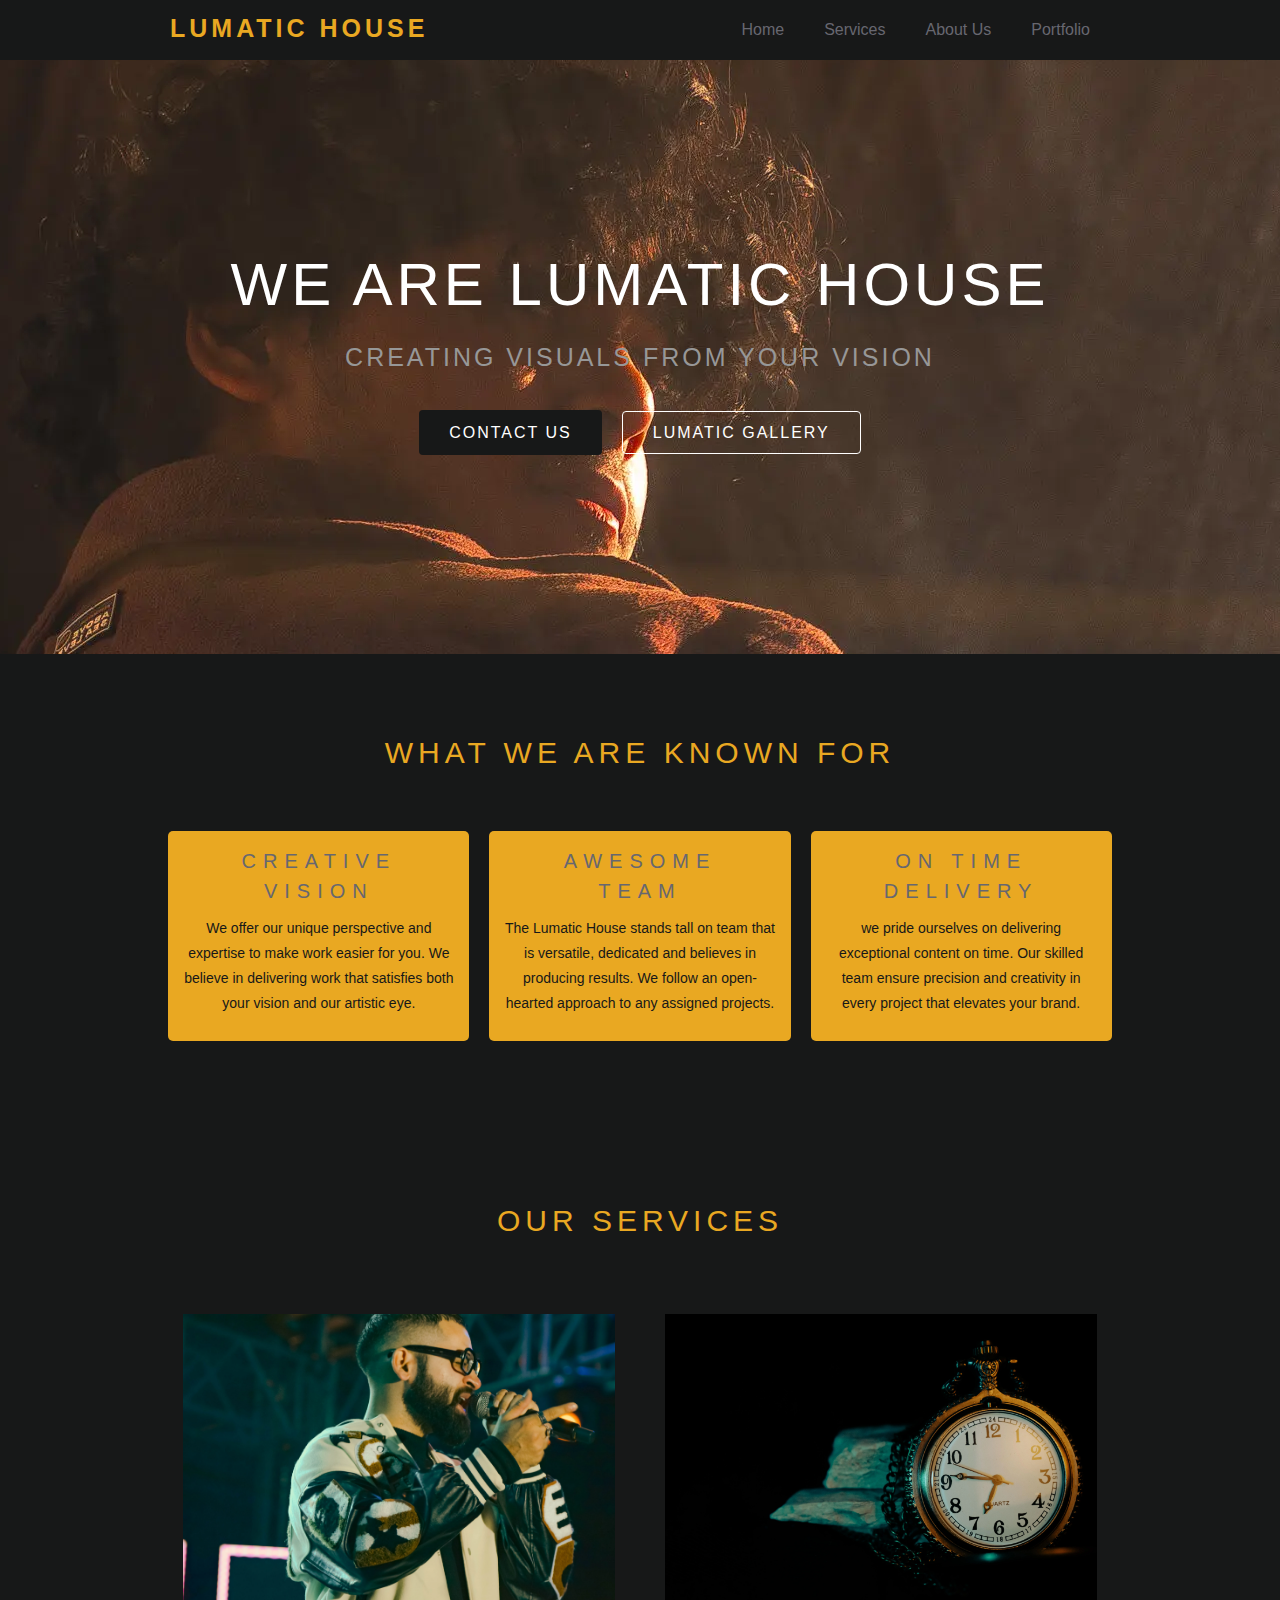
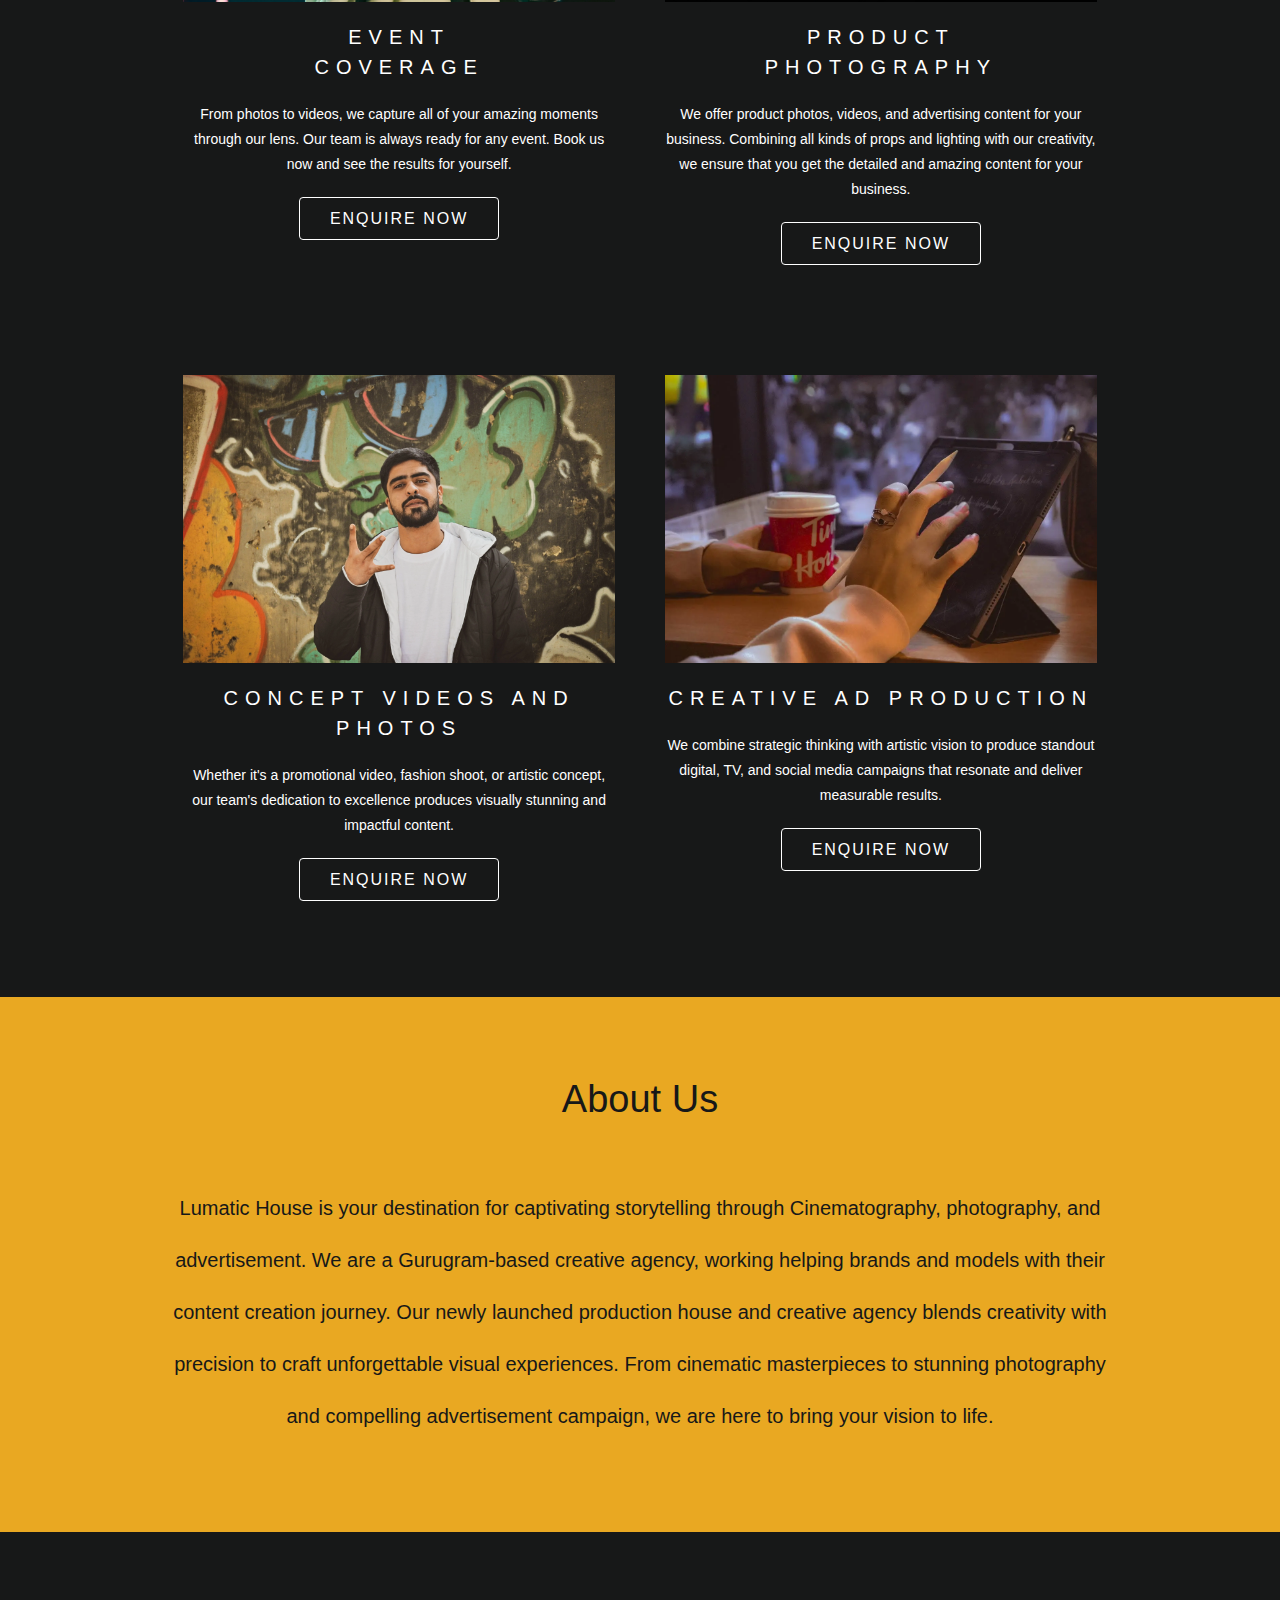
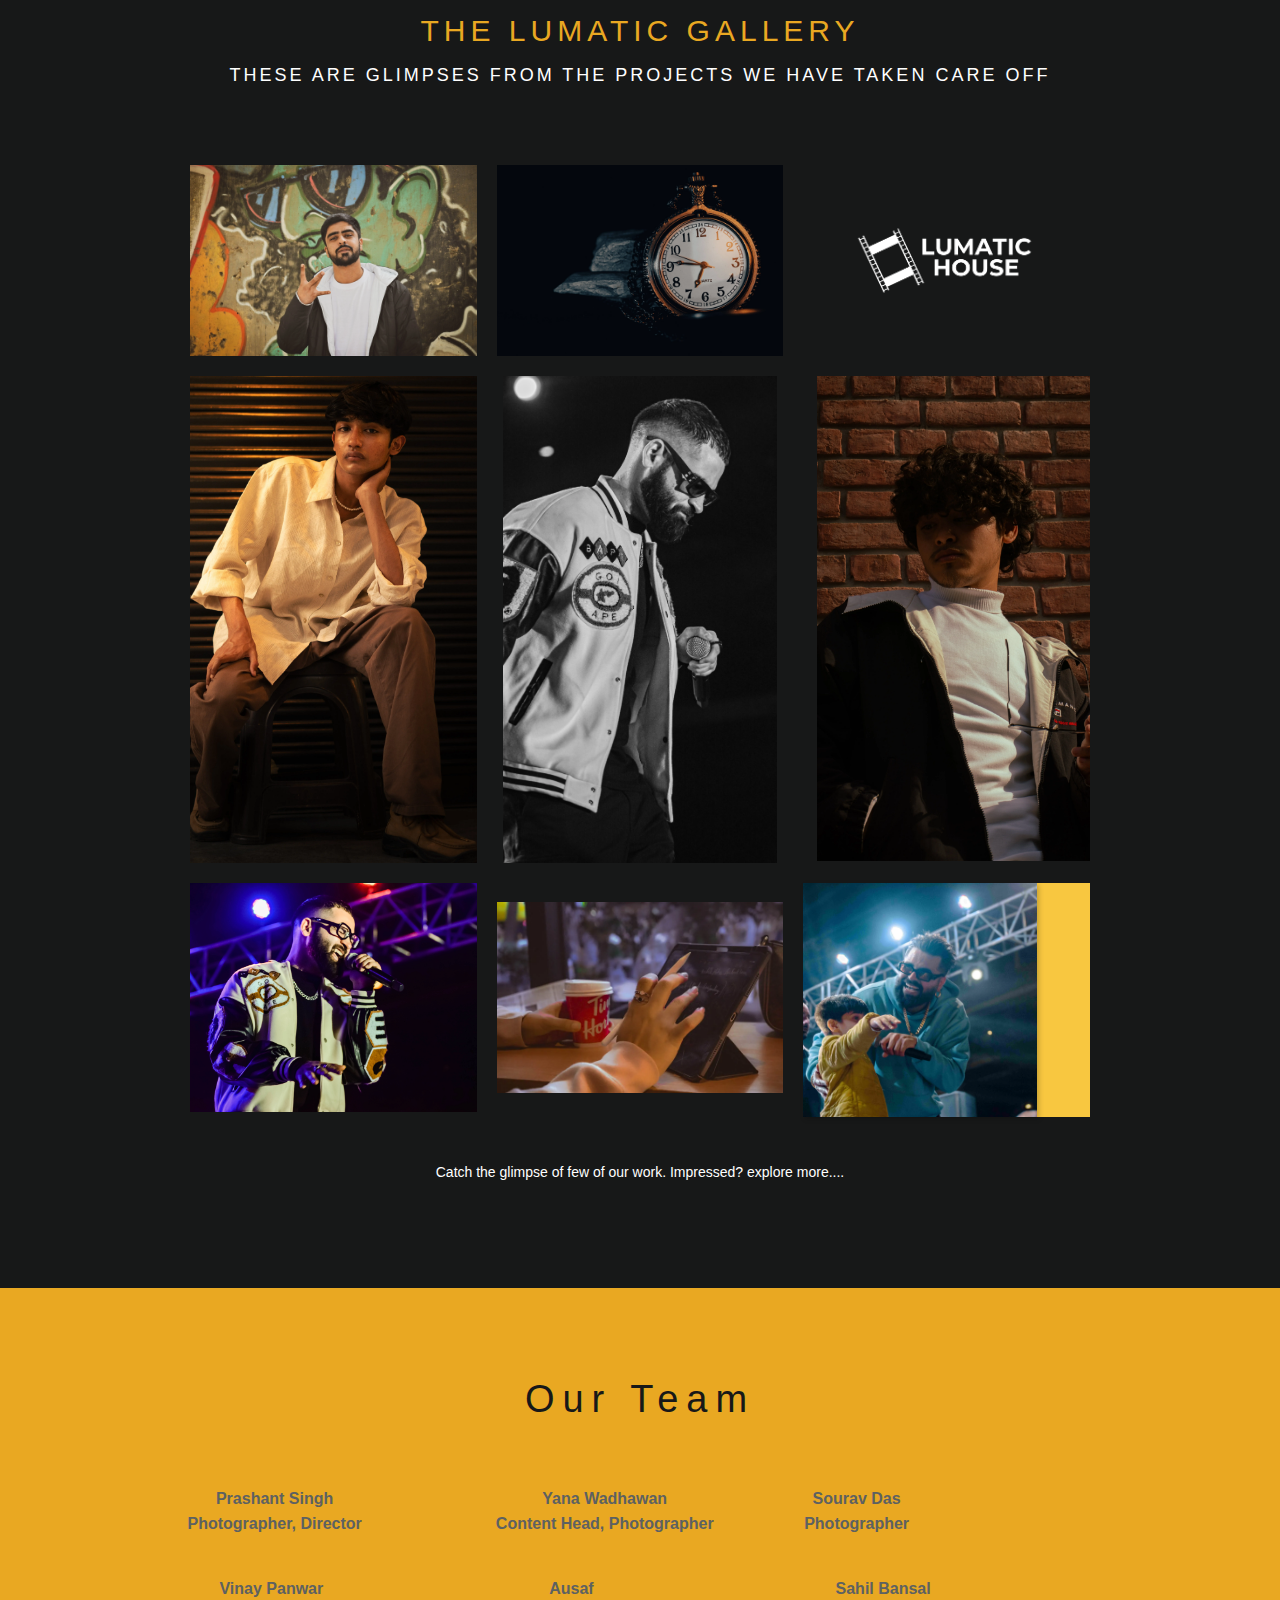
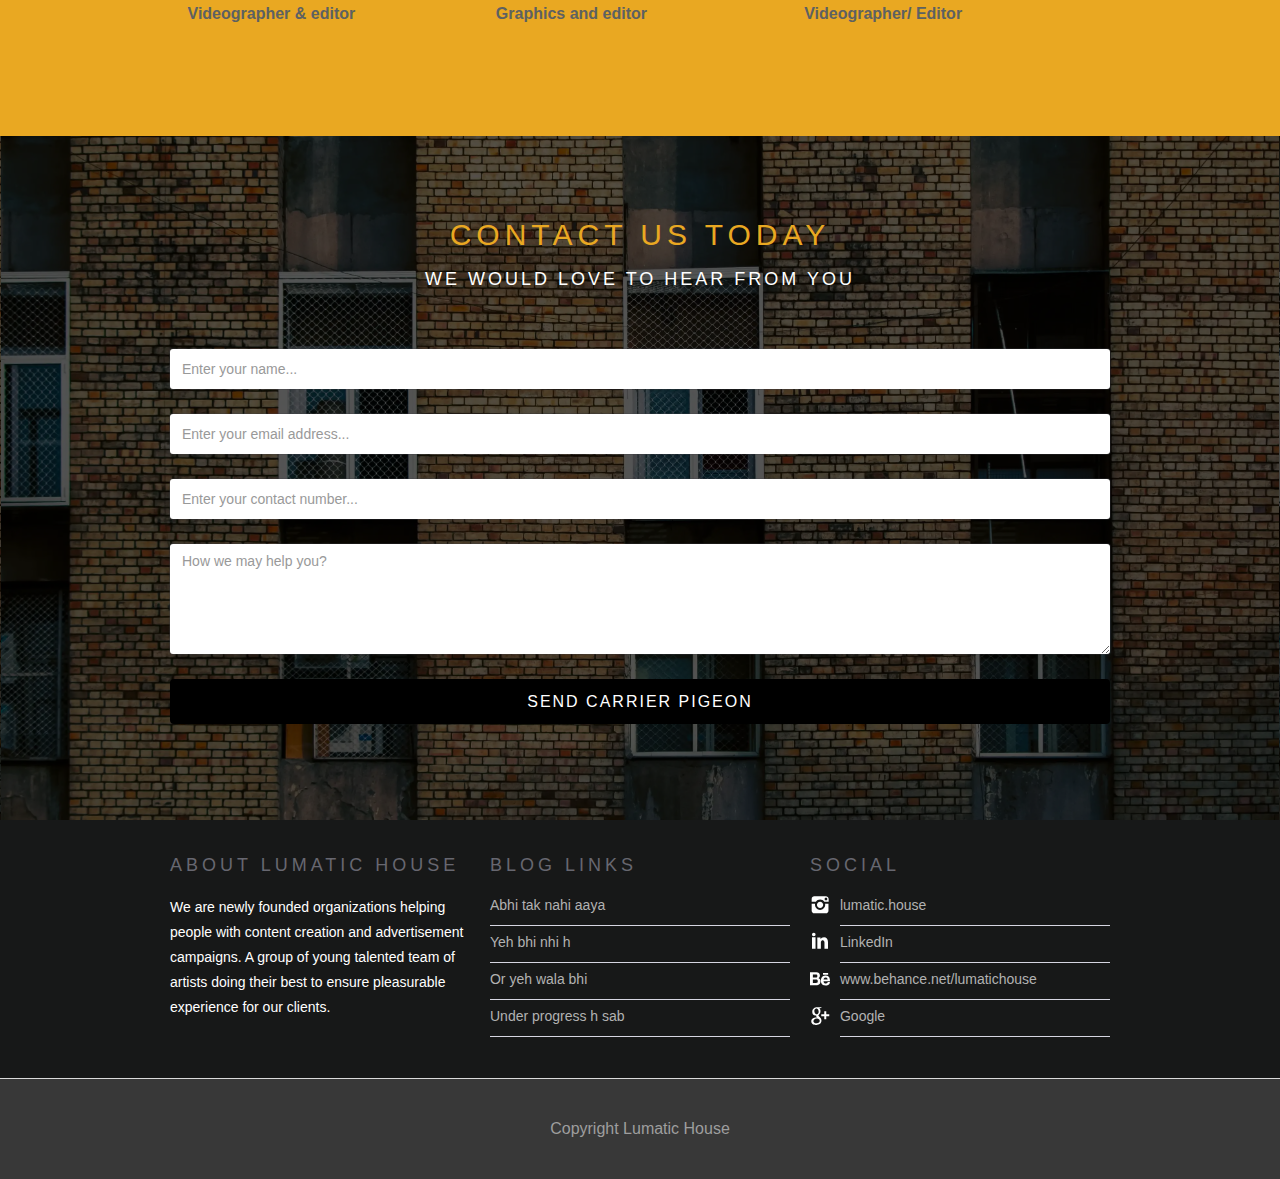
==== index.html @ 609b5b1a "Add files via upload" ====
<!DOCTYPE html>
<html lang="en">

<head>
    <meta charset="UTF-8">
    <meta name="viewport" content="width=device-width, initial-scale=1.0">
    <title>Lumatic House</title>
    <link rel="stylesheet" href="landingexp.css">


    <link href="/assets/icons/lhLogo.ico" rel="shortcut icon" type="image/x-icon" />
    <link href="/assets/icons/lhLogo.png" rel="apple-touch-icon" />

</head>

<body class="body">
    <div class="w-container">
        <a href="./index.html" aria-current="page" class="brand-link w-nav-brand w--current">
            <h1 class="brand-text">Lumatic House</h1>
        </a>
        <nav role="navigation" class="navigation-menu w-nav-menu"><a href="#"
                class="navigation-link w-nav-link">Home</a><a href="#services"
                class="navigation-link w-nav-link">Services</a><a href="#About-section"
                class="navigation-link w-nav-link">About Us</a><a href="https://www.behance.net/lumatichouse"
                target="_blank" class="navigation-link w-nav-link">Portfolio</a></nav>
        <div class="hamburger-button w-nav-button">
            <div class="icon w-icon-nav-menu"></div>
        </div>
        <script>
            document.addEventListener('DOMContentLoaded', function () {
                const hamburgerButton = document.querySelector('.hamburger-button');
                const navigationMenu = document.querySelector('.navigation-menu');

                hamburgerButton.addEventListener('click', function () {
                    navigationMenu.classList.toggle('active');
                });
            });
        </script>
    </div>


    <div class="hero-section centered">
        <div class="w-container">
            <h1 class="hero-heading">We are lumatic house</h1>
            <div class="hero-subheading">Creating visuals from your vision</div>
            <div><a href="#contact-us" class="button">Contact us</a><a href="#lumatic-gallery"
                    class="hollow-button all-caps">Lumatic Gallery</a></div>
        </div>
    </div>

    <div class="section">
        <div class="container-2 w-container">
            <div class="section-title-group">
                <h2 class="section-heading centered">What we are known for</h2>
            </div>
            <div class="w-row">
                <div class="w-col w-col-4">
                    <div class="orange-box">
                        <h3 class="heading-6">Creative<br />Vision</h3>
                        <p class="paragraph-6">We offer our unique perspective and expertise to make work easier for
                            you. We believe in delivering work that satisfies both your vision and our artistic eye.</p>
                    </div>
                </div>
                <div class="w-col w-col-4">
                    <div class="orange-box">
                        <h3 class="heading-8">Awesome<br /> team</h3>
                        <p class="paragraph-7">The Lumatic House stands tall on team that is versatile, dedicated and
                            believes in producing results. We follow an open-hearted approach to any assigned projects.
                        </p>
                    </div>
                </div>
                <div class="w-col w-col-4">
                    <div class="orange-box">
                        <h3 class="heading-7">On time<br />Delivery</h3>
                        <p class="paragraph-8">we pride ourselves on delivering exceptional content on time. Our skilled
                            team ensure precision and creativity in every project that elevates your brand.</p>
                    </div>
                </div>
            </div>
        </div>
    </div>
    <div id="services" class="section accent">
        <div class="container-3 w-container">
            <div class="section-title-group">
                <h2 class="section-heading centered white">Our services</h2>
                <div class="section-subheading center off-white"></div>
            </div>
            <div class="w-row">
                <div class="w-col w-col-6">
                    <div class="orange-box transparent"><img src="assets/photos/DSC_0061 (1).webp"
                            sizes="(max-width: 479px) 61vw, (max-width: 767px) 66vw, (max-width: 991px) 33vw, 37vw"
                            alt="" class="fullwidth-image" />
                        <h3 class="white-text">Event <br />Coverage</h3>
                        <p class="white-text">From photos to videos, we capture all of your amazing moments through our
                            lens. Our team is always ready for any event. Book us now and see the results for yourself.
                        </p><a href="#contact-us" class="hollow-button">Enquire now</a>
                    </div>
                </div>
                <div class="w-col w-col-6">
                    <div class="orange-box transparent"><img src="assets/photos/_DSC0061.webp"
                            sizes="(max-width: 479px) 61vw, (max-width: 767px) 66vw, (max-width: 991px) 33vw, 37vw"
                            alt="" class="fullwidth-image" />
                        <h3 class="white-text">Product<br />Photography</h3>
                        <p class="white-text">We offer product photos, videos, and advertising content for your
                            business. Combining all kinds of props and lighting with our creativity, we ensure that you
                            get the detailed and amazing content for your business. </p><a href="#contact-us"
                            class="hollow-button all-caps">Enquire now</a>
                    </div>
                </div>
            </div>
            <div class="columns w-row">
                <div class="w-col w-col-6">
                    <div class="orange-box transparent"><img src="assets/photos/DSC_9251.webp"
                            sizes="(max-width: 479px) 61vw, (max-width: 767px) 66vw, (max-width: 991px) 33vw, 37vw"
                            alt="" class="fullwidth-image" />
                        <h3 class="white-text">Concept videos and photos</h3>
                        <p class="white-text">Whether it&#x27;s a promotional video, fashion shoot, or artistic concept,
                            our team&#x27;s dedication to excellence produces visually stunning and impactful content.
                        </p><a href="#contact-us" class="hollow-button">Enquire now</a>
                    </div>
                </div>
                <div class="w-col w-col-6">
                    <div class="orange-box transparent"><img
                            src="assets/photos/WhatsApp Image 2024-05-27 at 5.44.00 PM.webp"
                            sizes="(max-width: 479px) 61vw, (max-width: 767px) 66vw, (max-width: 991px) 33vw, 37vw"
                            alt="" class="fullwidth-image" />
                        <h3 class="white-text">creative ad production</h3>
                        <p class="white-text">We combine strategic thinking with artistic vision to produce standout
                            digital, TV, and social media campaigns that resonate and deliver measurable results.</p><a
                            href="#contact-us" class="hollow-button all-caps">Enquire now</a>
                    </div>
                </div>
            </div>
        </div>
    </div>
    <section id="About-section" class="section-2">
        <div class="w-layout-blockcontainer container w-container">
            <h1 class="heading">About Us</h1>
            <p class="paragraph-2">Lumatic House is your destination for captivating storytelling through
                Cinematography, photography, and advertisement. We are a Gurugram-based creative agency, working helping
                brands and models with their content creation journey. Our newly launched production house and creative
                agency blends creativity with precision to craft unforgettable visual experiences. From cinematic
                masterpieces to stunning photography and compelling advertisement campaign, we are here to bring your
                vision to life.</p>
        </div>
    </section>
    <div id="lumatic-gallery" class="section">
        <div class="container-6 w-container">
            <div class="section-title-group">
                <h2 class="section-heading centered">The lumatic gallery</h2>
                <div class="section-subheading center">These are glimpses from the projects we have taken care off</div>
            </div>
            <div class="tabs-wrapper w-tabs">
                <div class="w-tab-content">

                </div>
                <div class="w-tab-pane w--tab-active">
                    <div id="w-node-_573feda9-72e2-cb63-8cf8-64d1b78a6779-b773de48"
                        class="w-layout-layout wf-layout-layout">
                        <div id="w-node-_573feda9-72e2-cb63-8cf8-64d1b78a677a-b773de48" class="w-layout-cell"><img
                                src="assets/photos/DSC_9251.webp" loading="lazy"
                                sizes="(max-width: 479px) 76vw, (max-width: 991px) 78vw, (max-width: 6960px) 80vw, 5568px"
                                alt="" class="image32" /></div>
                        <div id="w-node-_573feda9-72e2-cb63-8cf8-64d1b78a677b-b773de48" class="w-layout-cell"><img
                                src="assets/photos/_DSC0062.webp" loading="lazy"
                                sizes="(max-width: 479px) 76vw, (max-width: 991px) 78vw, (max-width: 7500px) 80vw, 6000px"
                                alt="" class="image32" /></div>
                        <div id="w-node-_86833f18-4d90-6294-03e6-c5e14b4d01f7-b773de48" class="w-layout-cell cell-5">
                        </div>
                        <div id="w-node-_55daba04-0b22-0b3d-1694-fc449ff05a03-b773de48" class="w-layout-cell"><img
                                src="assets/photos/ashu final  (4).webp" loading="lazy"
                                sizes="(max-width: 479px) 76vw, (max-width: 991px) 78vw, (max-width: 4415px) 80vw, 3532px"
                                alt="" class="image32" /></div>
                        <div id="w-node-a698e9de-79dc-a7b6-370b-bcbf14de7024-b773de48" class="w-layout-cell"><img
                                src="assets/photos/DSC_0009.webp" loading="lazy" width="274"
                                sizes="(max-width: 479px) 73vw, 274px" alt="" class="image-29" /></div>
                        <div id="w-node-_4bea3abf-fd43-b3fa-cdb9-89ff12b2d06e-b773de48" class="w-layout-cell"><img
                                src="assets/photos/DSC01593.webp" loading="lazy" width="273"
                                sizes="(max-width: 479px) 73vw, 273px" alt="" class="image-28" /></div>
                        <div id="w-node-_9991fe33-1c0f-999e-417a-e7ca67cfdd7c-b773de48" class="w-layout-cell"><img
                                src="assets/photos/DSC_0063.webp" loading="lazy"
                                sizes="(max-width: 479px) 76vw, (max-width: 991px) 78vw, (max-width: 4660px) 80vw, 3728px"
                                alt="" class="image32" /></div>
                        <div id="w-node-e5bb4330-9068-7efb-b5bd-db64183ceaa9-b773de48" class="w-layout-cell"><img
                                src="assets/photos/WhatsApp Image 2024-05-27 at 5.44.00 PM.webp" loading="lazy"
                                width="301" sizes="(max-width: 479px) 73vw, 301px" alt="" class="image-31" /></div>
                        <div id="w-node-_442398db-5331-6428-4c26-747af6cf1532-b773de48" class="w-layout-cell cell-6">
                            <img src="assets/photos/DSC_0548_11zon.webp" loading="lazy" width="234"
                                sizes="(max-width: 479px) 73vw, 234px" alt="" class="image-30" /></div>
                    </div>
                    <p class="paragraph-4">Catch the glimpse of few of our work. Impressed? explore more....</p>
                </div>
            </div>
        </div>
    </div>
    </div>
    <section class="section-3">
        <div class="w-layout-blockcontainer container-4 w-container">
            <h1 class="heading-2">Our Team</h1>
            <div id="w-node-bd2939ee-7dc3-f3ca-0434-5bee6b4b3ceb-b773de48"
                class="w-layout-layout quick-stack-3 wf-layout-layout">
                <div id="w-node-bd2939ee-7dc3-f3ca-0434-5bee6b4b3cec-b773de48" class="w-layout-cell cell-7">
                    <div class="w-layout-vflex"><img src="assets/team/nalayak.webp" loading="lazy"
                            sizes="(max-width: 479px) 92vw, (max-width: 767px) 73vw, (max-width: 991px) 74vw, (max-width: 4940px) 75vw, 3705px"
                            alt="" class="image-33" />
                        <p class="paragraph-5">Prashant Singh<br />Photographer, Director</p>
                    </div>
                </div>
                <div id="w-node-bd2939ee-7dc3-f3ca-0434-5bee6b4b3ced-b773de48" class="w-layout-cell">
                    <div class="w-layout-vflex"><img src="assets/team/yana.webp" loading="lazy"
                            sizes="(max-width: 479px) 92vw, (max-width: 767px) 73vw, (max-width: 3254px) 74vw, 2408px"
                            alt="" class="image-34" />
                        <p class="paragraph-5">Yana Wadhawan<br />Content Head, Photographer</p>
                    </div>
                </div>
                <div id="w-node-_3ce9bf14-7ac9-26f9-421b-84c8a0b89805-b773de48" class="w-layout-cell cell-8">
                    <div class="w-layout-vflex">
                        <img src="assets/team/sourav.webp" loading="lazy"
                            sizes="(max-width: 479px) 92vw, (max-width: 767px) 73vw, (max-width: 991px) 74vw, (max-width: 4314px) 75vw, 3236px"
                            alt="" class="image-35" />
                        <p class="paragraph-5">Sourav Das<br />Photographer</p>
                    </div>
                </div>
                <div id="w-node-_661a632a-b823-aaab-5438-4a2c746513e3-b773de48" class="w-layout-cell cell-9">
                    <div class="w-layout-vflex"><img src="assets/team/vinay 1.webp" loading="lazy"
                            sizes="(max-width: 479px) 92vw, (max-width: 767px) 73vw, 74vw" alt="" class="image-36" />
                        <p class="paragraph-5">Vinay Panwar<br />Videographer &amp; editor</p>
                    </div>
                </div>
                <div id="w-node-cac7df85-349d-969d-9628-252c90556e13-b773de48" class="w-layout-cell cell-10">
                    <div class="w-layout-vflex"><img src="assets/team/ausaf.webp" loading="lazy"
                            sizes="(max-width: 479px) 92vw, (max-width: 767px) 73vw, (max-width: 1351px) 74vw, 1000px"
                            alt="" class="image-37" />
                        <p class="paragraph-5">Ausaf<br />Graphics and editor<br /></p>
                    </div>
                </div>
                <div id="w-node-c461654d-dd11-14ef-6c58-1ac26ab34e60-b773de48" class="w-layout-cell">
                    <div class="w-layout-vflex"><img src="assets/team/sahil.webp" loading="lazy"
                            sizes="(max-width: 479px) 92vw, (max-width: 991px) 73vw, 567px" alt="" class="image-38" />
                        <p class="paragraph-5">Sahil Bansal<br />Videographer/ Editor <br /></p>
                    </div>
                </div>
            </div>
        </div>
    </section>
    <div id="contact-us" class="section contact-us">
        <div class="w-container">
            <div class="section-title-group">
                <h2 class="section-heading centered">Contact Us Today</h2>
                <div class="section-subheading center">We would love to hear from you</div>
            </div>
            <div class="form-wrapper w-form">
                <form action="https://docs.google.com/forms/u/0/d/1cXQqCXp35-hci0DGmw0gXePopWGNhf-BgkDa6UyAoq4/formResponse" class="form">
                    
                    <input 
                    class="form-field w-input" 
                    maxlength="256" 
                    name="entry.567106379"
                    placeholder="Enter your name..." 
                    type="text" 
                    required />

                    <input 
                    class="form-field w-input" 
                    maxlength="256" 
                    name="entry.757163556" 
                    placeholder="Enter your email address..." 
                    type="email" 
                    required />

                    <input 
                    class="form-field w-input" 
                    maxlength="256" 
                    name="entry.420623978"  
                    placeholder="Enter your contact number..." 
                    type="tel" 
                    required />
                    
                    <textarea 
                    name="entry.46445577" 
                    placeholder="How we may help you?" 
                    maxlength="5000"
                    class="form-field text-area w-input"></textarea>

                    <input type="submit" class="button full-width w-button" value="SEND CARRIER PIGEON" />
                </form>

            </div>
            <div class="w-form-done" style="display: none;">
                <p>Thank you! Your submission has been received!</p>
            </div>
            <div class="w-form-fail" style="display: none;">
                <p>Oops! Something went wrong while submitting the form :</p>
            </div>
        </div>
    </div>
    </div>

    <div class="footer">
        <div class="w-container">
            <div class="w-row">
                <div class="spc w-col w-col-4">
                    <h5>about Lumatic House</h5>
                    <p class="paragraph-3">We are newly founded organizations helping people with content creation and
                        advertisement campaigns. A group of young talented team of artists doing their best to ensure
                        pleasurable experience for our clients.</p>
                </div>
                <div class="spc w-col w-col-4">
                    <h5>Blog links</h5>
                    <a href="#" class="footer-link">Abhi tak nahi aaya</a>
                    <a href="#" class="footer-link">Yeh bhi nhi h</a>
                    <a href="#" class="footer-link">Or yeh wala bhi</a>
                    <a href="#" class="footer-link">Under progress h sab</a>
                </div>
                <div class="w-col w-col-4">
                    <h5>social</h5>
                    <div class="footer-link-wrapper w-clearfix">
                        <img src="./assets/icons/instagram.svg" width="20" alt="" class="info-icon" />
                        <a href="https://www.instagram.com/lumatic.house/" target="_blank"
                            class="footer-link with-icon">lumatic.house</a>
                    </div>
                    <div class="footer-link-wrapper w-clearfix">
                        <img src="./assets/icons/linkedin.svg" width="20" alt="" class="info-icon" />
                        <a href="#" class="footer-link with-icon">LinkedIn</a>
                    </div>
                    <div class="footer-link-wrapper w-clearfix">
                        <img src="./assets/icons/behance.svg" width="20" alt="" class="info-icon" />
                        <a href="https://www.behance.net/lumatichouse" target="_blank"
                            class="footer-link with-icon">www.behance.net/lumatichouse</a>
                    </div>
                    <div class="footer-link-wrapper w-clearfix"><img src="./assets/icons/gmail.svg" width="20" alt=""
                            class="info-icon" /><a href="mailto:lumatichouse@gmail.com"
                            class="footer-link with-icon">Google</a></div>
                </div>
            </div>
        </div>
    </div>
    <div class="footer center">
        <div class="w-container">
            <div class="footer-text">Copyright Lumatic House </div>
        </div>
    </div>


</body>

</html>
---- landingexp.css ----
html {
    -webkit-text-size-adjust: 100%;
    -ms-text-size-adjust: 100%;
    font-family: sans-serif;
    scroll-behavior: smooth;
  }
  
  body {
    margin: 0;
    overflow-x: hidden;
    overflow-y: scroll;
  }
  
  article, aside, details, figcaption, figure, footer, header, hgroup, main, menu, nav, section, summary {
    display: block;
  }
  
  audio, canvas, progress, video {
    vertical-align: baseline;
    display: inline-block;
  }
  
  audio:not([controls]) {
    height: 0;
    display: none;
  }
  
  [hidden], template {
    display: none;
  }
  
  a {
    background-color: rgba(0, 0, 0, 0);
  }
  
  a:active, a:hover {
    outline: 0;
  }
  
  abbr[title] {
    border-bottom: 1px dotted;
  }
  
  b, strong {
    font-weight: bold;
  }
  
  dfn {
    font-style: italic;
  }
  
  h1 {
    margin: .67em 0;
    font-size: 2em;
  }
  
  mark {
    color: #000;
    background: #ff0;
  }
  
  small {
    font-size: 80%;
  }
  
  sub, sup {
    vertical-align: baseline;
    font-size: 75%;
    line-height: 0;
    position: relative;
  }
  
  sup {
    top: -.5em;
  }
  
  sub {
    bottom: -.25em;
  }
  
  img {
    border: 0;
  }
  
  svg:not(:root) {
    overflow: hidden;
  }
  
  hr {
    box-sizing: content-box;
    height: 0;
  }
  
  pre {
    overflow: auto;
  }
  
  code, kbd, pre, samp {
    font-family: monospace;
    font-size: 1em;
  }
  
  button, input, optgroup, select, textarea {
    color: inherit;
    font: inherit;
    margin: 0;
  }
  
  button {
    overflow: visible;
  }
  
  button, select {
    text-transform: none;
  }
  
  button, html input[type="button"], input[type="reset"] {
    -webkit-appearance: button;
    cursor: pointer;
  }
  
  button[disabled], html input[disabled] {
    cursor: default;
  }
  
  button::-moz-focus-inner, input::-moz-focus-inner {
    border: 0;
    padding: 0;
  }
  
  input {
    line-height: normal;
  }
  
  input[type="checkbox"], input[type="radio"] {
    box-sizing: border-box;
    padding: 0;
  }
  
  input[type="number"]::-webkit-inner-spin-button, input[type="number"]::-webkit-outer-spin-button {
    height: auto;
  }
  
  input[type="search"] { 
    -webkit-appearance: none;
  }
  
  input[type="search"]::-webkit-search-cancel-button, input[type="search"]::-webkit-search-decoration {
    -webkit-appearance: none;
  }
  
  legend {
    border: 0;
    padding: 0;
  }
  
  textarea {
    overflow: auto;
  }
  
  optgroup {
    font-weight: bold;
  }
  
  table {
    border-collapse: collapse;
    border-spacing: 0;
  }
  
  td, th {
    padding: 0;
  }
  
  @font-face {
    font-family: webflow-icons;
    src: url("[data-uri]") format("truetype");
    font-weight: normal;
    font-style: normal;
  }
  
  [class^="w-icon-"], [class*=" w-icon-"] {
    speak: none;
    font-variant: normal;
    text-transform: none;
    -webkit-font-smoothing: antialiased;
    -moz-osx-font-smoothing: grayscale;
    font-style: normal;
    font-weight: normal;
    line-height: 1;
    font-family: webflow-icons !important;
  }
  
  .w-icon-slider-right:before {
    content: "î˜€";
  }
  
  .w-icon-slider-left:before {
    content: "î˜";
  }
  
  .w-icon-nav-menu:before {
    content: "...";
  }
  
  .w-icon-arrow-down:before, .w-icon-dropdown-toggle:before {
    content: "î˜ƒ";
  }
  
  .w-icon-file-upload-remove:before {
    content: "î¤€";
  }
  
  .w-icon-file-upload-icon:before {
    content: "î¤ƒ";
  }
  
  * {
    box-sizing: border-box;
  }
  
  html {
    height: 100%;
  }
  
  body {
    color: #333;
    background-color: #fff;
    min-height: 100%;
    margin: 0;
    font-family: Arial, sans-serif;
    font-size: 14px;
    line-height: 20px;
  }
  
  img {
    vertical-align: middle;
    max-width: 100%;
    display: inline-block;
  }
  
  html.w-mod-touch * {
    background-attachment: scroll !important;
  }
  
  .w-block {
    display: block;
  }
  
  .w-inline-block {
    max-width: 100%;
    display: inline-block;
  }
  
  .w-clearfix:before, .w-clearfix:after {
    content: " ";
    grid-area: 1 / 1 / 2 / 2;
    display: table;
  }
  
  .w-clearfix:after {
    clear: both;
  }
  
  .w-hidden {
    display: none;
  }
  
  .w-button {
    color: #fff;
    line-height: inherit;
    cursor: pointer;
    background-color: #3898ec;
    border: 0;
    border-radius: 0;
    padding: 9px 15px;
    text-decoration: none;
    display: inline-block;
  }
  
  input.w-button {
    -webkit-appearance: button;
  }
  
  html[data-w-dynpage] [data-w-cloak] {
    color: rgba(0, 0, 0, 0) !important;
  }
  
  .w-code-block {
    margin: unset;
  }
  
  pre.w-code-block code {
    all: inherit;
  }
  
 /* .w-webflow-badge, .w-webflow-badge * {
    z-index: auto;
    visibility: visible;
    box-sizing: border-box;
    float: none;
    clear: none;
    box-shadow: none;
    opacity: 1;
    direction: ltr;
    font-family: inherit;
    font-weight: inherit;
    color: inherit;
    font-size: inherit;
    line-height: inherit;
    font-style: inherit;
    font-variant: inherit;
    text-align: inherit;
    letter-spacing: inherit;
    -webkit-text-decoration: inherit;
    text-decoration: inherit;
    text-indent: 0;
    text-transform: inherit;
    text-shadow: none;
    font-smoothing: auto;
    vertical-align: baseline;
    cursor: inherit;
    white-space: inherit;
    word-break: normal;
    word-spacing: normal;
    word-wrap: normal;
    background: none;
    border: 0 rgba(0, 0, 0, 0);
    border-radius: 0;
    width: auto;
    min-width: 0;
    max-width: none;
    height: auto;
    min-height: 0;
    max-height: none;
    margin: 0;
    padding: 0;
    list-style-type: disc;
    transition: none;
    display: block;
    position: static;
    top: auto;
    bottom: auto;
    left: auto;
    right: auto;
    overflow: visible;
    transform: none;
  }
  
  .w-webflow-badge {
    white-space: nowrap;
    cursor: pointer;
    box-shadow: 0 0 0 1px rgba(0, 0, 0, .1), 0 1px 3px rgba(0, 0, 0, .1);
    visibility: visible !important;
    z-index: 2147483647 !important;
    color: #aaadb0 !important;
    opacity: 1 !important;
    background-color: #fff !important;
    border-radius: 3px !important;
    width: auto !important;
    height: auto !important;
    margin: 0 !important;
    padding: 6px !important;
    font-size: 12px !important;
    line-height: 14px !important;
    text-decoration: none !important;
    display: inline-block !important;
    position: fixed !important;
    top: auto !important;
    bottom: 12px !important;
    left: auto !important;
    right: 12px !important;
    overflow: visible !important;
    transform: none !important;
  }
  
  .w-webflow-badge > img {
    visibility: visible !important;
    opacity: 1 !important;
    vertical-align: middle !important;
    display: inline-block !important;
  }*/
  
  h1, h2, h3, h4, h5, h6 {
    margin-bottom: 10px;
    font-weight: bold;
  }
  
  h1 {
    margin-top: 20px;
    font-size: 38px;
    line-height: 44px;
  }
  
  h2 {
    margin-top: 20px;
    font-size: 32px;
    line-height: 36px;
  }
  
  h3 {
    margin-top: 20px;
    font-size: 24px;
    line-height: 30px;
  }
  
  h4 {
    margin-top: 10px;
    font-size: 18px;
    line-height: 24px;
  }
  
  h5 {
    margin-top: 10px;
    font-size: 14px;
    line-height: 20px;
  }
  
  h6 {
    margin-top: 10px;
    font-size: 12px;
    line-height: 18px;
  }
  
  p {
    margin-top: 0;
    margin-bottom: 10px;
  }
  
  blockquote {
    border-left: 5px solid #e2e2e2;
    margin: 0 0 10px;
    padding: 10px 20px;
    font-size: 18px;
    line-height: 22px;
  }
  
  figure {
    margin: 0 0 10px;
  }
  
  figcaption {
    text-align: center;
    margin-top: 5px;
  }
  
  ul, ol {
    margin-top: 0;
    margin-bottom: 10px;
    padding-left: 40px;
  }
  
  .w-list-unstyled {
    padding-left: 0;
    list-style: none;
  }
  
  .w-embed:before, .w-embed:after {
    content: " ";
    grid-area: 1 / 1 / 2 / 2;
    display: table;
  }
  
  .w-embed:after {
    clear: both;
  }
  
  .w-video {
    width: 100%;
    padding: 0;
    position: relative;
  }
  
  .w-video iframe, .w-video object, .w-video embed {
    border: none;
    width: 100%;
    height: 100%;
    position: absolute;
    top: 0;
    left: 0;
  }
  
  fieldset {
    border: 0;
    margin: 0;
    padding: 0;
  }
  
  button, [type="button"], [type="reset"] {
    cursor: pointer;
    -webkit-appearance: button;
    border: 0;
  }
  
  .w-form {
    margin: 0 0 15px;
  }
  
  .w-form-done {
    text-align: center;
    background-color: #ddd;
    padding: 20px;
    display: none;
  }
  
  .w-form-fail {
    background-color: #ffdede;
    margin-top: 10px;
    padding: 10px;
    display: none;
  }
  
  label {
    margin-bottom: 15px;
    font-weight: bold;
    display: block;
    font-size: 25px;
    color: #dbdbdb;
    
    
  }
  
  .w-input, .w-select {
    color: #333;
    vertical-align: middle;
    background-color: #fff;
    border: 1px solid #ccc;
    width: 100%;
    height: 38px;
    margin-bottom: 10px;
    padding: 8px 12px;
    font-size: 14px;
    line-height: 1.42857;
    display: block;
  }
  
  .w-input:-moz-placeholder, .w-select:-moz-placeholder {
    color: #999;
  }
  
  .w-input::-moz-placeholder, .w-select::-moz-placeholder {
    color: #999;
    opacity: 1;
  }
  
  .w-input::-webkit-input-placeholder, .w-select::-webkit-input-placeholder {
    color: #999;
  }
  
  .w-input:focus, .w-select:focus {
    border-color: #3898ec;
    outline: 0;
  }
  
  .w-input[disabled], .w-select[disabled], .w-input[readonly], .w-select[readonly], fieldset[disabled] .w-input, fieldset[disabled] .w-select {
    cursor: not-allowed;
  }
  
  .w-input[disabled]:not(.w-input-disabled), .w-select[disabled]:not(.w-input-disabled), .w-input[readonly], .w-select[readonly], fieldset[disabled]:not(.w-input-disabled) .w-input, fieldset[disabled]:not(.w-input-disabled) .w-select {
    background-color: #eee;
  }
  
  textarea.w-input, textarea.w-select {
    height: auto;
  }
  
  .w-select {
    background-color: #f3f3f3;
  }
  
  .w-select[multiple] {
    height: auto;
  }
  
  .w-form-label {
    cursor: pointer;
    margin-bottom: 0;
    font-weight: normal;
    display: inline-block;
  }
  
  .w-radio {
    margin-bottom: 5px;
    padding-left: 20px;
    display: block;
  }
  
  .w-radio:before, .w-radio:after {
    content: " ";
    grid-area: 1 / 1 / 2 / 2;
    display: table;
  }
  
  .w-radio:after {
    clear: both;
  }
  
  .w-radio-input {
    float: left;
    margin: 3px 0 0 -20px;
    line-height: normal;
  }
  
  .w-file-upload {
    margin-bottom: 10px;
    display: block;
  }
  
  .w-file-upload-input {
    opacity: 0;
    z-index: -100;
    width: .1px;
    height: .1px;
    position: absolute;
    overflow: hidden;
  }
  
  .w-file-upload-default, .w-file-upload-uploading, .w-file-upload-success {
    color: #333;
    display: inline-block;
  }
  
  .w-file-upload-error {
    margin-top: 10px;
    display: block;
  }
  
  .w-file-upload-default.w-hidden, .w-file-upload-uploading.w-hidden, .w-file-upload-error.w-hidden, .w-file-upload-success.w-hidden {
    display: none;
  }
  
  .w-file-upload-uploading-btn {
    cursor: pointer;
    background-color: #fafafa;
    border: 1px solid #ccc;
    margin: 0;
    padding: 8px 12px;
    font-size: 14px;
    font-weight: normal;
    display: flex;
  }
  
  .w-file-upload-file {
    background-color: #fafafa;
    border: 1px solid #ccc;
    flex-grow: 1;
    justify-content: space-between;
    margin: 0;
    padding: 8px 9px 8px 11px;
    display: flex;
  }
  
  .w-file-upload-file-name {
    font-size: 20px;
    font-weight: normal;
    display: block;
  }
  
  .w-file-remove-link {
    cursor: pointer;
    width: auto;
    height: auto;
    margin-top: 3px;
    margin-left: 10px;
    padding: 3px;
    display: block;
  }
  
  .w-icon-file-upload-remove {
    margin: auto;
    font-size: 10px;
  }
  
  .w-file-upload-error-msg {
    color: #ea384c;
    padding: 2px 0;
    display: inline-block;
  }
  
  .w-file-upload-info {
    padding: 0 12px;
    line-height: 38px;
    display: inline-block;
  }
  
  .w-file-upload-label {
    cursor: pointer;
    background-color: #fafafa;
    border: 1px solid #ccc;
    margin: 0;
    padding: 8px 12px;
    font-size: 14px;
    font-weight: normal;
    display: inline-block;
  }
  
  .w-icon-file-upload-icon, .w-icon-file-upload-uploading {
    width: 20px;
    margin-right: 8px;
    display: inline-block;
  }
  
  .w-icon-file-upload-uploading {
    height: 20px;
  }
  
  .w-container {
    max-width: 940px;
    margin-left: auto;
    margin-right: auto;
  }
  
  .w-container:before, .w-container:after {
    content: " ";
    grid-area: 1 / 1 / 2 / 2;
    display: table;
  }
  
  .w-container:after {
    clear: both;
  }
  
  .w-container .w-row {
    margin-left: -10px;
    margin-right: -10px;
  }
  
  .w-row:before, .w-row:after {
    content: " ";
    grid-area: 1 / 1 / 2 / 2;
    display: table;
  }
  
  .w-row:after {
    clear: both;
  }
  
  .w-row .w-row {
    margin-left: 0;
    margin-right: 0;
  }
  
  .w-col {
    float: left;
    width: 100%;
    min-height: 1px;
    padding-left: 10px;
    padding-right: 10px;
    position: relative;
  }
  
  .w-col .w-col {
    padding-left: 0;
    padding-right: 0;
  }
  
  .w-col-1 {
    width: 8.33333%;
  }
  
  .w-col-2 {
    width: 16.6667%;
  }
  
  .w-col-3 {
    width: 25%;
  }
  
  .w-col-4 {
    width: 33.3333%;
  }
  
  .w-col-5 {
    width: 41.6667%;
  }
  
  .w-col-6 {
    width: 50%;
  }
  
  .w-col-7 {
    width: 58.3333%;
  }
  
  .w-col-8 {
    width: 66.6667%;
  }
  
  .w-col-9 {
    width: 75%;
  }
  
  .w-col-10 {
    width: 83.3333%;
  }
  
  .w-col-11 {
    width: 91.6667%;
  }
  
  .w-col-12 {
    width: 100%;
  }
  
  .w-hidden-main {
    display: none !important;
  }
  
  @media screen and (max-width: 991px) {
    .w-container {
      max-width: 728px;
    }
  
    .w-hidden-main {
      display: inherit !important;
    }
  
    .w-hidden-medium {
      display: none !important;
    }
  
    .w-col-medium-1 {
      width: 8.33333%;
    }
  
    .w-col-medium-2 {
      width: 16.6667%;
    }
  
    .w-col-medium-3 {
      width: 25%;
    }
  
    .w-col-medium-4 {
      width: 33.3333%;
    }
  
    .w-col-medium-5 {
      width: 41.6667%;
    }
  
    .w-col-medium-6 {
      width: 50%;
    }
  
    .w-col-medium-7 {
      width: 58.3333%;
    }
  
    .w-col-medium-8 {
      width: 66.6667%;
    }
  
    .w-col-medium-9 {
      width: 75%;
    }
  
    .w-col-medium-10 {
      width: 83.3333%;
    }
  
    .w-col-medium-11 {
      width: 91.6667%;
    }
  
    .w-col-medium-12 {
      width: 100%;
    }
  
    .w-col-stack {
      width: 100%;
      left: auto;
      right: auto;
    }
  }
  
  @media screen and (max-width: 767px) {
    .w-hidden-main, .w-hidden-medium {
      display: inherit !important;
    }
  
    .w-hidden-small {
      display: none !important;
    }
  
    .w-row, .w-container .w-row {
      margin-left: 0;
      margin-right: 0;
    }
  
    .w-col {
      width: 100%;
      left: auto;
      right: auto;
    }
  
    .w-col-small-1 {
      width: 8.33333%;
    }
  
    .w-col-small-2 {
      width: 16.6667%;
    }
  
    .w-col-small-3 {
      width: 25%;
    }
  
    .w-col-small-4 {
      width: 33.3333%;
    }
  
    .w-col-small-5 {
      width: 41.6667%;
    }
  
    .w-col-small-6 {
      width: 50%;
    }
  
    .w-col-small-7 {
      width: 58.3333%;
    }
  
    .w-col-small-8 {
      width: 66.6667%;
    }
  
    .w-col-small-9 {
      width: 75%;
    }
  
    .w-col-small-10 {
      width: 83.3333%;
    }
  
    .w-col-small-11 {
      width: 91.6667%;
    }
  
    .w-col-small-12 {
      width: 100%;
    }
  }
  
  @media screen and (max-width: 479px) {
    .w-container {
      max-width: none;
    }
  
    .w-hidden-main, .w-hidden-medium, .w-hidden-small {
      display: inherit !important;
    }
  
    .w-hidden-tiny {
      display: none !important;
    }
  
    .w-col {
      width: 100%;
    }
  
    .w-col-tiny-1 {
      width: 8.33333%;
    }
  
    .w-col-tiny-2 {
      width: 16.6667%;
    }
  
    .w-col-tiny-3 {
      width: 25%;
    }
  
    .w-col-tiny-4 {
      width: 33.3333%;
    }
  
    .w-col-tiny-5 {
      width: 41.6667%;
    }
  
    .w-col-tiny-6 {
      width: 50%;
    }
  
    .w-col-tiny-7 {
      width: 58.3333%;
    }
  
    .w-col-tiny-8 {
      width: 66.6667%;
    }
  
    .w-col-tiny-9 {
      width: 75%;
    }
  
    .w-col-tiny-10 {
      width: 83.3333%;
    }
  
    .w-col-tiny-11 {
      width: 91.6667%;
    }
  
    .w-col-tiny-12 {
      width: 100%;
    }
  }
  
  .w-widget {
    position: relative;
  }
  
  .w-widget-map {
    width: 100%;
    height: 400px;
  }
  
  .w-widget-map label {
    width: auto;
    display: inline;
  }
  
  .w-widget-map img {
    max-width: inherit;
  }
  
  .w-widget-map .gm-style-iw {
    text-align: center;
  }
  
  .w-widget-map .gm-style-iw > button {
    display: none !important;
  }
  
  .w-widget-twitter {
    overflow: hidden;
  }
  
  .w-widget-twitter-count-shim {
    vertical-align: top;
    text-align: center;
    background: #fff;
    border: 1px solid #758696;
    border-radius: 3px;
    width: 28px;
    height: 20px;
    display: inline-block;
    position: relative;
  }
  
  .w-widget-twitter-count-shim * {
    pointer-events: none;
    -webkit-user-select: none;
    -ms-user-select: none;
    user-select: none;
  }
  
  .w-widget-twitter-count-shim .w-widget-twitter-count-inner {
    text-align: center;
    color: #999;
    font-family: serif;
    font-size: 15px;
    line-height: 12px;
    position: relative;
  }
  
  .w-widget-twitter-count-shim .w-widget-twitter-count-clear {
    display: block;
    position: relative;
  }
  
  .w-widget-twitter-count-shim.w--large {
    width: 36px;
    height: 28px;
  }
  
  .w-widget-twitter-count-shim.w--large .w-widget-twitter-count-inner {
    font-size: 18px;
    line-height: 18px;
  }
  
  .w-widget-twitter-count-shim:not(.w--vertical) {
    margin-left: 5px;
    margin-right: 8px;
  }
  
  .w-widget-twitter-count-shim:not(.w--vertical).w--large {
    margin-left: 6px;
  }
  
  .w-widget-twitter-count-shim:not(.w--vertical):before, .w-widget-twitter-count-shim:not(.w--vertical):after {
    content: " ";
    pointer-events: none;
    border: solid rgba(0, 0, 0, 0);
    width: 0;
    height: 0;
    position: absolute;
    top: 50%;
    left: 0;
  }
  
  .w-widget-twitter-count-shim:not(.w--vertical):before {
    border-width: 4px;
    border-color: rgba(117, 134, 150, 0) #5d6c7b rgba(117, 134, 150, 0) rgba(117, 134, 150, 0);
    margin-top: -4px;
    margin-left: -9px;
  }
  
  .w-widget-twitter-count-shim:not(.w--vertical).w--large:before {
    border-width: 5px;
    margin-top: -5px;
    margin-left: -10px;
  }
  
  .w-widget-twitter-count-shim:not(.w--vertical):after {
    border-width: 4px;
    border-color: rgba(255, 255, 255, 0) #fff rgba(255, 255, 255, 0) rgba(255, 255, 255, 0);
    margin-top: -4px;
    margin-left: -8px;
  }
  
  .w-widget-twitter-count-shim:not(.w--vertical).w--large:after {
    border-width: 5px;
    margin-top: -5px;
    margin-left: -9px;
  }
  
  .w-widget-twitter-count-shim.w--vertical {
    width: 61px;
    height: 33px;
    margin-bottom: 8px;
  }
  
  .w-widget-twitter-count-shim.w--vertical:before, .w-widget-twitter-count-shim.w--vertical:after {
    content: " ";
    pointer-events: none;
    border: solid rgba(0, 0, 0, 0);
    width: 0;
    height: 0;
    position: absolute;
    top: 100%;
    left: 50%;
  }
  
  .w-widget-twitter-count-shim.w--vertical:before {
    border-width: 5px;
    border-color: #5d6c7b rgba(117, 134, 150, 0) rgba(117, 134, 150, 0);
    margin-left: -5px;
  }
  
  .w-widget-twitter-count-shim.w--vertical:after {
    border-width: 4px;
    border-color: #fff rgba(255, 255, 255, 0) rgba(255, 255, 255, 0);
    margin-left: -4px;
  }
  
  .w-widget-twitter-count-shim.w--vertical .w-widget-twitter-count-inner {
    font-size: 18px;
    line-height: 22px;
  }
  
  .w-widget-twitter-count-shim.w--vertical.w--large {
    width: 76px;
  }
  
  .w-background-video {
    color: #fff;
    height: 500px;
    position: relative;
    overflow: hidden;
  }
  
  .w-background-video > video {
    object-fit: cover;
    z-index: -100;
    background-position: 50%;
    background-size: cover;
    width: 100%;
    height: 100%;
    margin: auto;
    position: absolute;
    top: -100%;
    bottom: -100%;
    left: -100%;
    right: -100%;
  }
  
  .w-background-video > video::-webkit-media-controls-start-playback-button {
    -webkit-appearance: none;
    display: none !important;
  }
  
  .w-background-video--control {
    background-color: rgba(0, 0, 0, 0);
    padding: 0;
    position: absolute;
    bottom: 1em;
    right: 1em;
  }
  
  .w-background-video--control > [hidden] {
    display: none !important;
  }
  
  .w-slider {
    text-align: center;
    clear: both;
    -webkit-tap-highlight-color: rgba(0, 0, 0, 0);
    tap-highlight-color: rgba(0, 0, 0, 0);
    background: #ddd;
    height: 300px;
    position: relative;
  }
  
  .w-slider-mask {
    z-index: 1;
    white-space: nowrap;
    height: 100%;
    display: block;
    position: relative;
    left: 0;
    right: 0;
    overflow: hidden;
  }
  
  .w-slide {
    vertical-align: top;
    white-space: normal;
    text-align: left;
    width: 100%;
    height: 100%;
    display: inline-block;
    position: relative;
  }
  
  .w-slider-nav {
    z-index: 2;
    text-align: center;
    -webkit-tap-highlight-color: rgba(0, 0, 0, 0);
    tap-highlight-color: rgba(0, 0, 0, 0);
    height: 40px;
    margin: auto;
    padding-top: 10px;
    position: absolute;
    top: auto;
    bottom: 0;
    left: 0;
    right: 0;
  }
  
  .w-slider-nav.w-round > div {
    border-radius: 100%;
  }
  
  .w-slider-nav.w-num > div {
    font-size: inherit;
    line-height: inherit;
    width: auto;
    height: auto;
    padding: .2em .5em;
  }
  
  .w-slider-nav.w-shadow > div {
    box-shadow: 0 0 3px rgba(51, 51, 51, .4);
  }
  
  .w-slider-nav-invert {
    color: #fff;
  }
  
  .w-slider-nav-invert > div {
    background-color: rgba(34, 34, 34, .4);
  }
  
  .w-slider-nav-invert > div.w-active {
    background-color: #222;
  }
  
  .w-slider-dot {
    cursor: pointer;
    background-color: rgba(255, 255, 255, .4);
    width: 1em;
    height: 1em;
    margin: 0 3px .5em;
    transition: background-color .1s, color .1s;
    display: inline-block;
    position: relative;
  }
  
  .w-slider-dot.w-active {
    background-color: #fff;
  }
  
  .w-slider-dot:focus {
    outline: none;
    box-shadow: 0 0 0 2px #fff;
  }
  
  .w-slider-dot:focus.w-active {
    box-shadow: none;
  }
  
  .w-slider-arrow-left, .w-slider-arrow-right {
    cursor: pointer;
    color: #fff;
    -webkit-tap-highlight-color: rgba(0, 0, 0, 0);
    tap-highlight-color: rgba(0, 0, 0, 0);
    -webkit-user-select: none;
    -ms-user-select: none;
    user-select: none;
    width: 80px;
    margin: auto;
    font-size: 40px;
    position: absolute;
    top: 0;
    bottom: 0;
    left: 0;
    right: 0;
    overflow: hidden;
  }
  
  .w-slider-arrow-left [class^="w-icon-"], .w-slider-arrow-right [class^="w-icon-"], .w-slider-arrow-left [class*=" w-icon-"], .w-slider-arrow-right [class*=" w-icon-"] {
    position: absolute;
  }
  
  .w-slider-arrow-left:focus, .w-slider-arrow-right:focus {
    outline: 0;
  }
  
  .w-slider-arrow-left {
    z-index: 3;
    right: auto;
  }
  
  .w-slider-arrow-right {
    z-index: 4;
    left: auto;
  }
  
  .w-icon-slider-left, .w-icon-slider-right {
    width: 1em;
    height: 1em;
    margin: auto;
    top: 0;
    bottom: 0;
    left: 0;
    right: 0;
  }
  
  .w-slider-aria-label {
    clip: rect(0 0 0 0);
    border: 0;
    width: 1px;
    height: 1px;
    margin: -1px;
    padding: 0;
    position: absolute;
    overflow: hidden;
  }
  
  .w-slider-force-show {
    display: block !important;
  }
  
  .w-dropdown {
    text-align: left;
    z-index: 900;
    margin-left: auto;
    margin-right: auto;
    display: inline-block;
    position: relative;
  }
  
  .w-dropdown-btn, .w-dropdown-toggle, .w-dropdown-link {
    vertical-align: top;
    color: #222;
    text-align: left;
    white-space: nowrap;
    margin-left: auto;
    margin-right: auto;
    padding: 20px;
    text-decoration: none;
    position: relative;
  }
  
  .w-dropdown-toggle {
    -webkit-user-select: none;
    -ms-user-select: none;
    user-select: none;
    cursor: pointer;
    padding-right: 40px;
    display: inline-block;
  }
  
  .w-dropdown-toggle:focus {
    outline: 0;
  }
  
  .w-icon-dropdown-toggle {
    width: 1em;
    height: 1em;
    margin: auto 20px auto auto;
    position: absolute;
    top: 0;
    bottom: 0;
    right: 0;
  }
  
  .w-dropdown-list {
    background: #ddd;
    min-width: 100%;
    display: none;
    position: absolute;
  }
  
  .w-dropdown-list.w--open {
    display: block;
  }
  
  .w-dropdown-link {
    color: #222;
    padding: 10px 20px;
    display: block;
  }
  
  .w-dropdown-link.w--current {
    color: #0082f3;
  }
  
  .w-dropdown-link:focus {
    outline: 0;
  }
  
  @media screen and (max-width: 767px) {
    .w-nav-brand {
      padding-left: 10px;
    }
  }
  
  .w-lightbox-backdrop {
    cursor: auto;
    letter-spacing: normal;
    text-indent: 0;
    text-shadow: none;
    text-transform: none;
    visibility: visible;
    white-space: normal;
    word-break: normal;
    word-spacing: normal;
    word-wrap: normal;
    color: #fff;
    text-align: center;
    z-index: 2000;
    opacity: 0;
    -webkit-user-select: none;
    -moz-user-select: none;
    -webkit-tap-highlight-color: transparent;
    background: rgba(0, 0, 0, .9);
    outline: 0;
    font-family: Helvetica Neue, Helvetica, Ubuntu, Segoe UI, Verdana, sans-serif;
    font-size: 17px;
    font-style: normal;
    font-weight: 300;
    line-height: 1.2;
    list-style: disc;
    position: fixed;
    top: 0;
    bottom: 0;
    left: 0;
    right: 0;
    -webkit-transform: translate(0);
  }
  
  .w-lightbox-backdrop, .w-lightbox-container {
    -webkit-overflow-scrolling: touch;
    height: 100%;
    overflow: auto;
  }
  
  .w-lightbox-content {
    height: 100vh;
    position: relative;
    overflow: hidden;
  }
  
  .w-lightbox-view {
    opacity: 0;
    width: 100vw;
    height: 100vh;
    position: absolute;
  }
  
  .w-lightbox-view:before {
    content: "";
    height: 100vh;
  }
  
  .w-lightbox-group, .w-lightbox-group .w-lightbox-view, .w-lightbox-group .w-lightbox-view:before {
    height: 86vh;
  }
  
  .w-lightbox-frame, .w-lightbox-view:before {
    vertical-align: middle;
    display: inline-block;
  }
  
  .w-lightbox-figure {
    margin: 0;
    position: relative;
  }
  
  .w-lightbox-group .w-lightbox-figure {
    cursor: pointer;
  }
  
  .w-lightbox-img {
    width: auto;
    max-width: none;
    height: auto;
  }
  
  .w-lightbox-image {
    float: none;
    max-width: 100vw;
    max-height: 100vh;
    display: block;
  }
  
  .w-lightbox-group .w-lightbox-image {
    max-height: 86vh;
  }
  
  .w-lightbox-caption {
    text-align: left;
    text-overflow: ellipsis;
    white-space: nowrap;
    background: rgba(0, 0, 0, .4);
    padding: .5em 1em;
    position: absolute;
    bottom: 0;
    left: 0;
    right: 0;
    overflow: hidden;
  }
  
  .w-lightbox-embed {
    width: 100%;
    height: 100%;
    position: absolute;
    top: 0;
    bottom: 0;
    left: 0;
    right: 0;
  }
  
  .w-lightbox-control {
    cursor: pointer;
    background-position: center;
    background-repeat: no-repeat;
    background-size: 24px;
    width: 4em;
    transition: all .3s;
    position: absolute;
    top: 0;
  }
  
  .w-lightbox-left {
    background-image: url("[data-uri]");
    display: none;
    bottom: 0;
    left: 0;
  }
  
  .w-lightbox-right {
    background-image: url("[data-uri]");
    display: none;
    bottom: 0;
    right: 0;
  }
  
  .w-lightbox-close {
    background-image: url("[data-uri]");
    background-size: 18px;
    height: 2.6em;
    right: 0;
  }
  
  .w-lightbox-strip {
    white-space: nowrap;
    padding: 0 1vh;
    line-height: 0;
    position: absolute;
    bottom: 0;
    left: 0;
    right: 0;
    overflow-x: auto;
    overflow-y: hidden;
  }
  
  .w-lightbox-item {
    box-sizing: content-box;
    cursor: pointer;
    width: 10vh;
    padding: 2vh 1vh;
    display: inline-block;
    -webkit-transform: translate3d(0, 0, 0);
  }
  
  .w-lightbox-active {
    opacity: .3;
  }
  
  .w-lightbox-thumbnail {
    background: #222;
    height: 10vh;
    position: relative;
    overflow: hidden;
  }
  
  .w-lightbox-thumbnail-image {
    position: absolute;
    top: 0;
    left: 0;
  }
  
  .w-lightbox-thumbnail .w-lightbox-tall {
    width: 100%;
    top: 50%;
    transform: translate(0, -50%);
  }
  
  .w-lightbox-thumbnail .w-lightbox-wide {
    height: 100%;
    left: 50%;
    transform: translate(-50%);
  }
  
  .w-lightbox-spinner {
    box-sizing: border-box;
    border: 5px solid rgba(0, 0, 0, .4);
    border-radius: 50%;
    width: 40px;
    height: 40px;
    margin-top: -20px;
    margin-left: -20px;
    animation: .8s linear infinite spin;
    position: absolute;
    top: 50%;
    left: 50%;
  }
  
  .w-lightbox-spinner:after {
    content: "";
    border: 3px solid rgba(0, 0, 0, 0);
    border-bottom-color: #fff;
    border-radius: 50%;
    position: absolute;
    top: -4px;
    bottom: -4px;
    left: -4px;
    right: -4px;
  }
  
  .w-lightbox-hide {
    display: none;
  }
  
  .w-lightbox-noscroll {
    overflow: hidden;
  }
  
  @media (min-width: 768px) {
    .w-lightbox-content {
      height: 96vh;
      margin-top: 2vh;
    }
  
    .w-lightbox-view, .w-lightbox-view:before {
      height: 96vh;
    }
  
    .w-lightbox-group, .w-lightbox-group .w-lightbox-view, .w-lightbox-group .w-lightbox-view:before {
      height: 84vh;
    }
  
    .w-lightbox-image {
      max-width: 96vw;
      max-height: 96vh;
    }
  
    .w-lightbox-group .w-lightbox-image {
      max-width: 82.3vw;
      max-height: 84vh;
    }
  
    .w-lightbox-left, .w-lightbox-right {
      opacity: .5;
      display: block;
    }
  
    .w-lightbox-close {
      opacity: .8;
    }
  
    .w-lightbox-control:hover {
      opacity: 1;
    }
  }
  
  .w-lightbox-inactive, .w-lightbox-inactive:hover {
    opacity: 0;
  }
  
  .w-richtext:before, .w-richtext:after {
    content: " ";
    grid-area: 1 / 1 / 2 / 2;
    display: table;
  }
  
  .w-richtext:after {
    clear: both;
  }
  
  .w-richtext[contenteditable="true"]:before, .w-richtext[contenteditable="true"]:after {
    white-space: initial;
  }
  
  .w-richtext ol, .w-richtext ul {
    overflow: hidden;
  }
  
  .w-richtext .w-richtext-figure-selected.w-richtext-figure-type-video div:after, .w-richtext .w-richtext-figure-selected[data-rt-type="video"] div:after, .w-richtext .w-richtext-figure-selected.w-richtext-figure-type-image div, .w-richtext .w-richtext-figure-selected[data-rt-type="image"] div {
    outline: 2px solid #2895f7;
  }
  
  .w-richtext figure.w-richtext-figure-type-video > div:after, .w-richtext figure[data-rt-type="video"] > div:after {
    content: "";
    display: none;
    position: absolute;
    top: 0;
    bottom: 0;
    left: 0;
    right: 0;
  }
  
  .w-richtext figure {
    max-width: 60%;
    position: relative;
  }
  
  .w-richtext figure > div:before {
    cursor: default !important;
  }
  
  .w-richtext figure img {
    width: 100%;
  }
  
  .w-richtext figure figcaption.w-richtext-figcaption-placeholder {
    opacity: .6;
  }
  
  .w-richtext figure div {
    color: rgba(0, 0, 0, 0);
    font-size: 0;
  }
  
  .w-richtext figure.w-richtext-figure-type-image, .w-richtext figure[data-rt-type="image"] {
    display: table;
  }
  
  .w-richtext figure.w-richtext-figure-type-image > div, .w-richtext figure[data-rt-type="image"] > div {
    display: inline-block;
  }
  
  .w-richtext figure.w-richtext-figure-type-image > figcaption, .w-richtext figure[data-rt-type="image"] > figcaption {
    caption-side: bottom;
    display: table-caption;
  }
  
  .w-richtext figure.w-richtext-figure-type-video, .w-richtext figure[data-rt-type="video"] {
    width: 60%;
    height: 0;
  }
  
  .w-richtext figure.w-richtext-figure-type-video iframe, .w-richtext figure[data-rt-type="video"] iframe {
    width: 100%;
    height: 100%;
    position: absolute;
    top: 0;
    left: 0;
  }
  
  .w-richtext figure.w-richtext-figure-type-video > div, .w-richtext figure[data-rt-type="video"] > div {
    width: 100%;
  }
  
  .w-richtext figure.w-richtext-align-center {
    clear: both;
    margin-left: auto;
    margin-right: auto;
  }
  
  .w-richtext figure.w-richtext-align-center.w-richtext-figure-type-image > div, .w-richtext figure.w-richtext-align-center[data-rt-type="image"] > div {
    max-width: 100%;
  }
  
  .w-richtext figure.w-richtext-align-normal {
    clear: both;
  }
  
  .w-richtext figure.w-richtext-align-fullwidth {
    text-align: center;
    clear: both;
    width: 100%;
    max-width: 100%;
    margin-left: auto;
    margin-right: auto;
    display: block;
  }
  
  .w-richtext figure.w-richtext-align-fullwidth > div {
    padding-bottom: inherit;
    display: inline-block;
  }
  
  .w-richtext figure.w-richtext-align-fullwidth > figcaption {
    display: block;
  }
  
  .w-richtext figure.w-richtext-align-floatleft {
    float: left;
    clear: none;
    margin-right: 15px;
  }
  
  .w-richtext figure.w-richtext-align-floatright {
    float: right;
    clear: none;
    margin-left: 15px;
  }
  
  .w-nav {
    z-index: 1000;
    background: #ddd;
    position: relative;
  }
  
  .w-nav:before, .w-nav:after {
    content: " ";
    grid-area: 1 / 1 / 2 / 2;
    display: table;
  }
  
  .w-nav:after {
    clear: both;
  }
  
  .w-nav-brand {
    float: left;
    color: #333;
    text-decoration: none;
    position: relative;
  }
  
  .w-nav-link {
    vertical-align: top;
    color: #222;
    text-align: left;
    margin-left: auto;
    margin-right: auto;
    padding: 20px;
    text-decoration: none;
    display: inline-block;
    position: relative;
  }
  
  .w-nav-link.w--current {
    color: #0082f3;
  }
  
  .w-nav-menu {
    float: right;
    position: relative;
  }
  
  [data-nav-menu-open] {
    text-align: center;
    background: #c8c8c8;
    min-width: 200px;
    position: absolute;
    top: 100%;
    left: 0;
    right: 0;
    overflow: visible;
    display: block !important;
  }
  
  .w--nav-link-open {
    display: block;
    position: relative;
  }
  
  .w-nav-overlay {
    width: 100%;
    display: none;
    position: absolute;
    top: 100%;
    left: 0;
    right: 0;
    overflow: hidden;
  }
  
  .w-nav-overlay [data-nav-menu-open] {
    top: 0;
  }
  
  .w-nav[data-animation="over-left"] .w-nav-overlay {
    width: auto;
  }
  
  .w-nav[data-animation="over-left"] .w-nav-overlay, .w-nav[data-animation="over-left"] [data-nav-menu-open] {
    z-index: 1;
    top: 0;
    right: auto;
  }
  
  .w-nav[data-animation="over-right"] .w-nav-overlay {
    width: auto;
  }
  
  .w-nav[data-animation="over-right"] .w-nav-overlay, .w-nav[data-animation="over-right"] [data-nav-menu-open] {
    z-index: 1;
    top: 0;
    left: auto;
  }
  
  .w-nav-button {
    float: right;
    cursor: pointer;
    -webkit-tap-highlight-color: rgba(0, 0, 0, 0);
    tap-highlight-color: rgba(0, 0, 0, 0);
    -webkit-user-select: none;
    -ms-user-select: none;
    user-select: none;
    padding: 18px;
    font-size: 24px;
    display: none;
    position: relative;
  }
  
  .w-nav-button:focus {
    outline: 0;
  }
  
  .w-nav-button.w--open {
    color: #fff;
    background-color: #c8c8c8;
  }
  
  .w-nav[data-collapse="all"] .w-nav-menu {
    display: none;
  }
  
  .w-nav[data-collapse="all"] .w-nav-button, .w--nav-dropdown-open, .w--nav-dropdown-toggle-open {
    display: block;
  }
  
  .w--nav-dropdown-list-open {
    position: static;
  }
  
  @media screen and (max-width: 991px) {
    .w-nav[data-collapse="medium"] .w-nav-menu {
      display: none;
    }
  
    .w-nav[data-collapse="medium"] .w-nav-button {
      display: block;
    }
  }
  
  @media screen and (max-width: 767px) {
    .w-nav[data-collapse="small"] .w-nav-menu {
      display: none;
    }
  
    .w-nav[data-collapse="small"] .w-nav-button {
      display: block;
    }
  
    .w-nav-brand {
      padding-left: 10px;
    }
  }
  
  @media screen and (max-width: 479px) {
    .w-nav[data-collapse="tiny"] .w-nav-menu {
      display: none;
    }
  
    .w-nav[data-collapse="tiny"] .w-nav-button {
      display: block;
    }
  }
  
  .w-tabs {
    position: relative;
  }
  
  .w-tabs:before, .w-tabs:after {
    content: " ";
    grid-area: 1 / 1 / 2 / 2;
    display: table;
  }
  
  .w-tabs:after {
    clear: both;
  }
  
  .w-tab-menu {
    position: relative;
  }
  
  .w-tab-link {
    vertical-align: top;
    text-align: left;
    cursor: pointer;
    color: #222;
    background-color: #ddd;
    padding: 9px 30px;
    text-decoration: none;
    display: inline-block;
    position: relative;
  }
  
  .w-tab-link.w--current {
    background-color: #c8c8c8;
  }
  
  .w-tab-link:focus {
    outline: 0;
  }
  
  .w-tab-content {
    display: block;
    position: relative;
    overflow: hidden;
  }
  
  .w-tab-pane {
    display: none;
    position: relative;
  }
  
  .w--tab-active {
    display: block;
  }
  
  @media screen and (max-width: 479px) {
    .w-tab-link {
      display: block;
    }
  }
  
  .w-ix-emptyfix:after {
    content: "";
  }
  
  @keyframes spin {
    0% {
      transform: rotate(0);
    }
  
    100% {
      transform: rotate(360deg);
    }
  }
  
  .w-dyn-empty {
    background-color: #ddd;
    padding: 10px;
  }
  
  .w-dyn-hide, .w-dyn-bind-empty, .w-condition-invisible {
    display: none !important;
  }
  
  .wf-layout-layout {
    display: grid;
  }
  
  .w-code-component > * {
    width: 100%;
    height: 100%;
    position: absolute;
    top: 0;
    left: 0;
  }
  
  :root {
    --white-smoke-2: #f0f0f0;
    --dark-khaki: #a8d069;
    --sandy-brown: #f8c740;
    --steel-blue: #3b99d9;
    --steel-blue-2: #2e80b6;
    --medium-sea-green: #30ad64;
    --light-sea-green: #25ccbf;
    --light-sea-green-2: #20ac99;
    --goldenrod: #e2a62b;
    --khaki: #face6a;
    --sandy-brown-2: #e4b962;
    --salmon: #fd7072;
    --indian-red: #cf404d;
    --tan: #d39f9a;
    --dim-gray: #735260;
    --indian-red-2: #af4173;
    --brown: #822e50;
    --tomato: #e64c40;
    --firebrick: #bf3a30;
    --salmon-2: #fc7d64;
    --white-smoke: #ecf0f1;
    --silver: #bec3c7;
    --dim-gray-2: #49647b;
    --dark-slate-gray: #2d3e4f;
    --dark-slate-gray-2: #404047;
    --white-smoke-3: #edeff2;
    --cadet-blue: #668cad;
    --pale-turquoise: #bfe0ff;
    --light-sky-blue: #69b9ff;
    --dodger-blue: #2e9dff;
    --black: #192024;
    --dim-gray-3: #676770;
    --light-slate-gray: #8e8e9c;
  }
  
  .w-layout-blockcontainer {
    max-width: 940px;
    margin-left: auto;
    margin-right: auto;
    display: block;
  }
  
  .w-layout-layout {
    grid-row-gap: 20px;
    grid-column-gap: 20px;
    grid-auto-columns: 1fr;
    justify-content: center;
    padding: 20px;
  }
  
  .w-layout-cell {
    flex-direction: column;
    justify-content: flex-start;
    align-items: flex-start;
    display: flex;
  }
  
  .w-layout-vflex {
    flex-direction: column;
    align-items: flex-start;
    display: flex;
  }
  
  @media screen and (max-width: 991px) {
    .w-layout-blockcontainer {
      max-width: 728px;
    }
  }
  
  @media screen and (max-width: 767px) {
    .w-layout-blockcontainer {
      max-width: none;
    }
  }
  
  body {
    color: #6a859c;
    background-color: #edeff2;
    font-family: Open Sans, sans-serif;
    font-size: 16px;
    line-height: 20px;
  }
  
  h1 {
    margin-top: 0;
    margin-bottom: 10px;
    font-size: 38px;
    font-weight: 700;
    line-height: 44px;
  }
  
  h2 {
    color: #676770;
    text-align: center;
    margin-top: 0;
    margin-bottom: 10px;
    font-size: 32px;
    font-weight: 300;
    line-height: 36px;
  }
  
  h3 {
    color: #676770;
    letter-spacing: 7px;
    text-transform: uppercase;
    margin-top: 0;
    margin-bottom: 0;
    font-size: 20px;
    font-weight: 300;
    line-height: 30px;
  }
  
  h4 {
    margin-top: 0;
    margin-bottom: 10px;
    font-size: 18px;
    font-weight: 700;
    line-height: 24px;
  }
  
  h5 {
    color: #676770;
    letter-spacing: 4px;
    text-transform: uppercase;
    margin-top: 0;
    margin-bottom: 20px;
    font-size: 18px;
    font-weight: 300;
    line-height: 20px;
  }
  
  h6 {
    margin-top: 0;
    margin-bottom: 10px;
    font-size: 12px;
    font-weight: 700;
    line-height: 18px;
  }
  
  p {
    margin-top: 10px;
    margin-bottom: 10px;
    font-size: 14px;
    font-weight: 300;
    line-height: 25px;
  }
  
  img {
    max-width: 100%;
    display: inline-block;
  }
  
  .button {
    color: #fff;
    text-align: center;
    letter-spacing: 2px;
    text-transform: uppercase;
    background-color: #171818;
    border-radius: 4px;
    margin-left: 10px;
    margin-right: 10px;
    padding: 12px 30px;
    font-size: 16px;
    font-weight: 300;
    line-height: 21px;
    text-decoration: none;
    transition: background-color .5s;
    display: inline-block;
  }
  
  .button:hover {
    background-color: #000;
  }
  
  .button.w--current {
    background-color: #2e80b6;
  }
  
  .button.full-width {
    background-color: #000;
    width: 100%;
    margin-left: 0;
    margin-right: 0;
    display: block;
  }
  
  .button.full-width:hover {
    background-color: #2b2b2b;
  }
  
  .button.tab {
    background-color: #92a0ad;
    margin-left: 8px;
    margin-right: 8px;
  }
  
  .button.tab:hover, .button.tab.w--current {
    background-color: #2e80b6;
  }
  
  .navigation-link {
    color: #676770;
    transition: all .3s ease-in-out;
  }
  
  .navigation-link:hover {
    color: #fff;
    transform: scale(1.1);
  }
  
  .navigation-link.w--current {
    color: #e9a822;
  }
  
  .navigation-bar {
    transform-style: preserve-3d;
    background-color: #171818;
  }
  
  .navigation-bar:hover {
    transform: scale3d(1none, 1none, 1none);
  }
  
  .brand-text {
    color: #e9a822;
    letter-spacing: 4px;
    text-transform: uppercase;
    margin-top: 0;
    margin-bottom: 0;
    font-family: Montserrat, sans-serif;
    font-size: 25px;
    font-weight: 700;
    line-height: 25px;
  }
  
  .brand-link {
    padding-top: 16px;
    padding-bottom: 16px;
  }
  
  .section {
    text-align: center;
    -webkit-text-fill-color: inherit;
    background-color: rgba(23, 24, 24, 0);
    background-clip: border-box;
    border: 1px solid rgba(0, 0, 0, 0);
    border-radius: 0;
    padding: 80px 10px;
    position: relative;
  }
  
  .section.accent {
    color: #fff;
    background-color: #171818;
    border: 1px solid rgba(0, 0, 0, 0);
    border-radius: 0;
  }
  
  .section.contact-us {
    background-image: linear-gradient(rgba(0, 0, 0, .67), rgba(0, 0, 0, .67)), url("assets/backgrounds/DSC0112.webp");
    background-position: 0 0, 50%;
    background-repeat: repeat, repeat;
    background-size: auto, cover;
  }
  
  .orange-box {
    text-align: center;
    background-color: #e9a822;
    border: 1px #dcebf7;
    border-radius: 5px;
    padding: 15px;
  }
  
  .orange-box.transparent {
    background-color: rgba(0, 0, 0, 0);
    border-style: none;
  }
  
  .hero-section {
    padding-top: 242px;
    padding-bottom: 242px;
  }
  
  .hero-section.centered {
    text-align: center;
    background-image: url("assets/photos/DSC03139.webp");
    background-position: 50%;
    background-size: auto;
    border-bottom: 4px solid rgba(0, 0, 0, 0);
    padding-top: 195px;
    padding-bottom: 195px;
  }
  
  .hero-heading{
    color: #fff;
    letter-spacing: 4px;
    text-transform: uppercase;
    margin-bottom: 30px;
    font-size: 60px;
    font-weight: 300;
    line-height: 60px;
  }
  
  .hero-subheading {
    color: #979797;
    letter-spacing: 3px;
    text-transform: uppercase;
    margin-bottom: 40px;
    font-size: 25px;
    font-weight: 300;
    line-height: 25px;
  }
  
  .hollow-button {
    color: #fff;
    letter-spacing: 2px;
    text-transform: uppercase;
    border: 1px solid #fff;
    border-radius: 4px;
    margin-left: 10px;
    margin-right: 10px;
    padding: 10px 30px;
    font-weight: 300;
    line-height: 21px;
    text-decoration: none;
    transition: background-color .3s, border .3s, color .3s;
    display: inline-block;
  }
  
  .hollow-button:hover {
    color: #00000060;
    border-color: #000;
  }
  
  .hollow-button.all-caps {
    text-transform:uppercase;
    font-weight: 500;
  }
  
  .hollow-button.all-caps:hover {
    color: #000;
    border-color: #000;
  }
  
  .section-heading {
    margin-top: 0;
    margin-bottom: 16px;
  }
  
  .section-heading.centered {
    color: #e9a822;
    text-align: center;
    letter-spacing: 5px;
    text-transform: uppercase;
    font-size: 30px;
    font-weight: 500;
    
  }
  
  .section-heading.centered.white {
    color: #e9a822;
  }
  
  .section-subheading.center {
    color: #fff;
    text-align: center;
    letter-spacing: 3px;
    text-transform: uppercase;
    font-size: 18px;
    font-weight: 300;
  }
  
  .section-subheading.center.off-white {
    color: #e8e8e8;
    padding-bottom: 0;
  }
  
  .section-title-group {
    margin-bottom: 60px;
  }
  
  .form-field {
    border: 0 solid #000;
    border-radius: 3px;
    height: 40px;
    margin-bottom: 25px;
    box-shadow: 0 0 0 1px rgba(64, 64, 71, .3);
  }
  
  .form-field.text-area {
    height: 110px;
  }
  
  .footer {
    padding-top: 35px;
    padding-bottom: 35px;
  }
  
  .footer.center {
    text-align: center;
    background-color: #383838;
    border-top: 1px solid #dbdbdb;
  }
  
  .footer-text {
    color: #9e9e9e;
    margin-top: 5px;
    margin-bottom: 5px;
    font-size: 16px;
  }
  
  .grid-image {
    background-color: #69b9ff;
    border: 10px solid #fff;
    border-radius: 50%;
    width: 35%;
    margin: 20px auto;
    padding: 20px;
    display: block;
    box-shadow: 0 0 0 1px #2e9dff;
  }
  
  .info-icon {
    float: left;
  }
  
  .footer-link {
    color: #b2b2b2;
    border-bottom: 1px solid #d5d5e0;
    margin-bottom: 6px;
    padding-bottom: 10px;
    font-size: 14px;
    font-weight: 300;
    text-decoration: none;
    display: block;
  }
  
  .footer-link:hover {
    color: rgba(255, 255, 255, .84);
  }
  
  .footer-link.with-icon {
    color: #b2b2b2;
    margin-left: 30px;
  }
  
  .tab-menu {
    text-align: center;
    margin-bottom: 40px;
  }
  
  .tabs-wrapper {
    text-align: center;
  }
  
  .fullwidth-image {
    width: 100%;
    margin-bottom: 20px;
  }
  
  .white-text {
    color: #fff;
    margin-bottom: 20px;
  }
  
  .form {
    margin-top: 40px;
  }
  
  .utility-page-wrap {
    justify-content: center;
    align-items: center;
    width: 100vw;
    max-width: 100%;
    height: 100vh;
    max-height: 100%;
    display: flex;
  }
  
  .utility-page-content {
    text-align: center;
    flex-direction: column;
    width: 260px;
    display: flex;
  }

  
  
  .body {
    color: #171818;
    background-color: #171818;
    font-family: Montserrat, sans-serif;
  }
  
  .columns {
    margin-top: 80px;
  }
  
  .paragraph {
    color: #fdffff;
  }
  
  .section-2 {
    background-color: #e9a822;
    padding: 80px 10px;
  }
  
  .heading {
    text-align: center;
    margin-top: 0;
    font-weight: 500;
  }
  
  .container {
    float: none;
    clear: none;
    max-width: 75%;
    overflow: visible;
  }
  
  .paragraph-2 {
    text-align: center;
    max-width: 100%;
    margin-top: 61px;
    font-size: 20px;
    font-weight: 500;
    line-height: 52px;
  }
  
  .container-2, .container-3 {
    max-width: 75%;
  }
  
  .paragraph-3 {
    color: #fff;
  }
  
  .container-4 {
    max-width: 75%;
    margin-top: 0;
    margin-bottom: 0;
  }
  
  .heading-2 {
    color: #171818;
    text-align: center;
    letter-spacing: 8px;
    margin-bottom: 25px;
    font-weight: 500;
    line-height: 63px;
    text-decoration: none;
  }
  
  .section-3 {
    background-color: #e9a822;
    padding: 80px 10px;
  }
  
  .cell {
    background-color: #171818;
    border-radius: 9px;
    flex-flow: wrap-reverse;
    justify-content: flex-start;
    align-items: flex-start;
    box-shadow: 4px 4px 9px 2px rgba(0, 0, 0, .2);
  }
  
  .cell.prashant {
    background-image: linear-gradient(#000, #000 43%), url("https://cdn.prod.website-files.com/6662eba1e49d38f1b773de10/66700d5a55c485694e3187f3_yana.webp");
    background-position: 0 0, 0 0;
    background-size: auto, cover;
  }
  
  .block-quote {
    color: #0ff;
    margin-top: 30px;
    margin-bottom: 30px;
  }
  
  .quick-stack {
    margin-top: 40px;
    margin-bottom: 40px;
  }
  
  .paragraph-4 {
    color: #fff;
    padding-top: 10px;
    padding-bottom: 10px;
    line-height: 30px;
  }
  
  .heading-3 {
    color: #fff;
    align-self: stretch;
    margin-top: 0;
    margin-bottom: 60px;
    margin-left: 20px;
    padding-top: 10px;
    padding-bottom: 10px;
    font-weight: 400;
  }
  
  .image, .image-2, .image-3, .image-4, .image-5, .image-6 {
    padding: 10px;
  }
  
  .heading-4 {
    letter-spacing: 3px;
    text-indent: 0;
    flex: 0 auto;
    order: 0;
    align-self: stretch;
    margin-top: 10px;
    margin-bottom: 80px;
    padding-top: 10px;
    padding-bottom: 10px;
    font-size: 15px;
    font-weight: 600;
    line-height: 21px;
    text-decoration: none;
  }
  
  .text-block {
    color: #fff;
    flex: 0 auto;
    order: 0;
  }
  
  .cell-2 {
    display: flex;
  }
  
  .heading-5 {
    color: var(--white-smoke-2);
    letter-spacing: 3px;
    margin-top: 10px;
    margin-bottom: 0;
    padding-bottom: 10px;
    padding-left: 10px;
    padding-right: 10px;
    font-size: 15px;
  }
  
  .flex-block {
    margin: 10px;
  }
  
  .text-block-2 {
    color: #8e8e8e;
    margin-bottom: 10px;
    padding-bottom: 10px;
    padding-left: 10px;
    padding-right: 10px;
    font-size: 10px;
    font-style: italic;
  }
  
  .text-block-3 {
    color: var(--dark-khaki);
    margin: 5px 10px 20px;
    padding: 10px;
  }
  
  .body-2 {
    color: #e9a822;
    background-color: #171818;
  }
  
  .container-5 {
    max-width: 80%;
  }
  
  .cell-3 {
    background-image: url("https://cdn.prod.website-files.com/6662eba1e49d38f1b773de10/6664065b72208e72b6fd199b_DSC1582.webp");
    background-position: 50%;
    background-size: cover;
    background-attachment: scroll;
  }
  
  .text-block-4 {
    margin-top: 330px;
    padding-bottom: 0;
    text-decoration: none;
  }
  
  .image-7 {
    margin-left: -6px;
    padding-top: 5px;
    padding-left: 0;
  }
  
  .flex-block-2 {
    background-color: #fff;
    background-image: url("https://cdn.prod.website-files.com/6662eba1e49d38f1b773de10/667447128137d3eb37a16303_DSC_0041.webp");
    background-position: 50%;
    background-size: auto;
  }
  
  .flex-block-3 {
    margin-left: 3px;
    margin-right: -69px;
    padding-right: 0;
  }
  
  .image-8 {
    margin-bottom: 5px;
  }
  
  .image-9 {
    padding-right: 5px;
  }
  
  .image-10 {
    margin-bottom: 0;
    padding-left: 5px;
  }
  
  .image-11 {
    margin-left: -34px;
  }
  
  .image-12 {
    margin-left: 67px;
    margin-right: 0;
    padding-top: 5px;
  }
  
  .flex-block-4 {
    margin-left: 31px;
  }
  
  .flex-block-5 {
    margin-left: 276px;
  }
  
  .div-block {
    background-image: url("https://cdn.prod.website-files.com/6662eba1e49d38f1b773de10/6662eba2e49d38f1b773deb5_bEtrJY1dRKG9jrOPiImg_over-ganges.jpg");
    background-position: 50%;
    background-size: cover;
  }
  
  .image-13 {
    padding-top: 15px;
  }
  
  .image-14 {
    margin-top: 15px;
    padding-bottom: 10px;
  }
  
  .image-15 {
    padding-top: 20px;
    padding-bottom: 10px;
  }
  
  .flex-block-6 {
    padding-left: 15px;
  }
  
  .flex-block-7 {
    padding-left: 10px;
    padding-right: 10px;
  }
  
  .image-16 {
    padding-top: 10px;
    padding-bottom: 5px;
  }
  
  .image-17 {
    padding-top: 5px;
    padding-bottom: 5px;
  }
  
  .image-18 {
    margin-left: -35px;
    padding-top: 10px;
  }
  
  .image-19 {
    padding-top: 10px;
    padding-left: 10px;
  }
  
  .flex-block-8 {
    background-color: rgba(255, 255, 255, 0);
  }
  
  .image-20 {
    margin-right: 0;
    padding-top: 10px;
    padding-right: 0;
  }
  
  .image-21 {
    margin-left: -15px;
    margin-right: 0;
    padding-top: 15px;
    padding-bottom: 5px;
  }
  
  .image-22 {
    padding-top: 10px;
  }
  
  .flex-block-9 {
    margin-left: 0;
  }
  
  .image-23, .image-24 {
    margin-top: 25px;
  }
  
  .image-25 {
    margin-top: 60px;
  }
  
  .image-26 {
    margin-top: 0;
    margin-left: 19px;
  }
  
  .image-27 {
    margin-left: 78px;
  }
  
  .quick-stack-2 {
    grid-column-gap: 18px;
    padding-left: 0;
    padding-right: 0;
  }
  
  .cell-4 {
    background-color: rgba(233, 168, 34, 0);
  }
  
  .image-28 {
    align-self: flex-end;
    transition: transform .2s;
  }
  
  .image-28:hover {
    transform: scale(1.1);
  }
  
  .image-29 {
    align-self: center;
    transition: transform .2s;
  }
  
  .image-29:hover {
    transform: scale(1.1);
  }
  
  .cell-5 {
    background-image: url("assets/icons/8@2x.png");
    background-position: 50%;
    background-size: cover;
  }
  
  .image-30 {
    flex: 0 auto;
    order: 0;
    align-self: auto;
    text-decoration: underline;
    transition: transform .2s;
    box-shadow: 2px 2px 5px rgba(0, 0, 0, .2);
  }
  
  .image-30:hover {
    transform: scale(1.1);
  }
  
  .cell-6 {
    background-color: var(--sandy-brown);
  }
  
  .image-31 {
    outline-offset: 0px;
    outline: 3px #171818;
    flex: 0 auto;
    margin-top: 19px;
    transition: transform .2s;
    display: block;
  }
  
  .image-31:hover {
    transform: scale(1.1);
  }
  
  .image32 {
    transition: transform .2s;
  }
  
  .image32:hover {
    transform: scale(1.1);
  }
  
  .paragraph-5 {
    color: #5d6161;
    text-align: center;
    align-self: center;
    font-size: 16px;
    font-weight: 600;
  }
  
  .image-32 {
    opacity: 1;
  }
  
  .image-33, .image-34, .image-35, .image-36, .image-37, .image-38, .cell-7, .cell-8, .cell-9, .cell-10 {
    border-radius: 5px;
  }
  
  .heading-9 {
    color: #e9a822;
    letter-spacing: 13px;
    text-transform: uppercase;
    flex: 0 auto;
    align-self: center;
    margin-bottom: 0;
    font-family: Montserrat, sans-serif;
    font-size: 40px;
    font-weight: 500;
    line-height: 50px;
  }
  
  .cell-11 {
    padding-top: 10px;
    padding-bottom: 10px;
  }
  
  .paragraph-9 {
    text-align: justify;
    letter-spacing: 1px;
    font-size: 15px;
    line-height: 27px;
  }
  
  .quick-stack-4 {
    grid-row-gap: 191px;
  }
  
  @media screen and (max-width: 991px) {
    .navigation-link {
      color: rgba(255, 255, 255, .52);
      text-decoration: none;
    }
  
    .navigation-link.w--current {
      color: #fff;
    }
  
    .hamburger-button.w--open {
      background-color: #171818;
    }
  
    .navigation-menu {
      background-color: #171818;
    }
  
    .hero-section.centered {
      padding-top: 144px;
      padding-bottom: 144px;
    }
  
    .grid-image {
      width: 50%;
      padding: 15px;
    }
  
    .quick-stack-2 {
      padding-left: 20px;
      padding-right: 20px;
    }
  
    .icon {
      -webkit-text-fill-color: transparent;
      background-color: #e9a822;
      -webkit-background-clip: text;
      background-clip: text;
    }
  }
  
  @media screen and (max-width: 767px) {
    .button.full-width {
      margin-left: auto;
      margin-right: auto;
    }
  
    .button.tab {
      font-size: 12px;
    }
  
    .orange-box {
      margin-bottom: 30px;
    }
  
    .hero-section.centered {
      padding-top: 119px;
      padding-bottom: 119px;
    }
  
    .hero-heading {
      margin-bottom: 15px;
      font-size: 50px;
    }
  
    .hero-subheading {
      font-size: 18px;
    }
  
    .form-field.text-area {
      display: block;
    }
  
    .grid-image {
      width: 20%;
      padding: 20px;
    }
  
    .spc {
      margin-bottom: 30px;
    }
  
    .image-26 {
      margin-left: -3px;
    }
  
    .quick-stack-2 {
      padding-left: 20px;
      padding-right: 20px;
    }
  }
  
  @media screen and (max-width: 479px) {
    .button {
      margin-bottom: 25px;
      padding: 10px 20px;
      font-size: 9px;
    }
  
    .hamburger-button {
      -webkit-text-fill-color: transparent;
      background-color: #f7f0f0;
      -webkit-background-clip: text;
      background-clip: text;
    }
  
    .navigation-menu {
      background-color: #171818;
    }
  
    .brand-text {
      font-size: 18px;
    }
  
    .section, .section.accent, .section.contact-us {
      padding-top: 40px;
      padding-bottom: 40px;
    }
  
    .orange-box {
      margin-bottom: 15px;
      padding-left: 5px;
      padding-right: 5px;
    }
  
    .orange-box.transparent {
      margin-bottom: 10px;
      font-size: 15px;
    }
  
    .hero-section.centered {
      background-image: linear-gradient(rgba(39, 39, 39, .3), rgba(39, 39, 39, .3)), url("https://cdn.prod.website-files.com/6662eba1e49d38f1b773de10/6662ede9d3f20070e32747df_DSC03139.webp");
      background-position: 0 0, 50%;
      background-size: auto, cover;
      padding-top: 40px;
      padding-bottom: 40px;
    }
  
    .hero-heading {
      font-size: 30px;
      line-height: 40px;
    }
  
    .hero-subheading {
      -webkit-text-stroke-color: #b7b7b7;
      font-size: 15px;
    }
  
    .hollow-button {
      font-size: 12px;
      line-height: 19px;
    }
  
    .hollow-button.all-caps {
      padding-left: 20px;
      padding-right: 20px;
      font-size: 9px;
    }
  
    .section-heading.centered {
      margin-bottom: 10px;
      font-size: 21px;
      line-height: 20px;
    }
  
    .section-subheading.center {
      font-size: 12px;
      line-height: 20px;
    }
  
    .section-title-group {
      margin-bottom: 30px;
    }
  
    .grid-image {
      width: 35%;
    }
  
    .footer-link, .footer-link.with-icon {
      font-size: 12px;
    }
  
    .fullwidth-image {
      margin-bottom: 10px;
    }
  
    .white-text {
      margin-top: 5px;
      margin-bottom: 10px;
      font-size: 12px;
      line-height: 26px;
    }
  
    .section-2 {
      padding: 30px 0;
    }
  
    .heading {
      font-size: 22px;
      font-weight: 500;
    }
  
    .container {
      max-width: 85%;
    }
  
    .paragraph-2 {
      text-align: justify;
      margin-top: 15px;
      font-size: 13px;
      font-weight: 400;
      line-height: 20px;
    }
  
    .container-4 {
      max-width: 100%;
    }
  
    .heading-2 {
      letter-spacing: 5px;
      margin-bottom: 10px;
      font-size: 26px;
    }
  
    .section-3 {
      padding-top: 40px;
      padding-bottom: 40px;
    }
  
    .image-26 {
      margin-left: 0;
    }
  
    .quick-stack-2 {
      padding-left: 20px;
      padding-right: 20px;
    }
  
    .paragraph-5 {
      font-size: 11px;
      line-height: 12px;
    }
  
    .heading-6 {
      font-size: 14px;
      font-weight: 400;
      line-height: 20px;
    }
  
    .paragraph-6 {
      font-size: 12px;
      line-height: 20px;
    }
  
    .heading-7 {
      font-size: 14px;
      line-height: 20px;
    }
  
    .paragraph-7 {
      font-size: 12px;
      line-height: 20px;
    }
  
    .heading-8 {
      font-size: 14px;
      line-height: 20px;
    }
  
    .paragraph-8 {
      font-size: 12px;
      line-height: 20px;
    }
  
    .quick-stack-3 {
      padding-top: 10px;
      padding-bottom: 10px;
    }
  }
  
  #w-node-_573feda9-72e2-cb63-8cf8-64d1b78a6779-b773de48 {
    grid-template-rows: auto auto auto;
    grid-template-columns: 1fr 1fr 1fr;
  }
  
  #w-node-bd2939ee-7dc3-f3ca-0434-5bee6b4b3ceb-b773de48 {
    grid-template-rows: auto auto;
    grid-template-columns: 1fr 1fr 1fr;
  }

  .spinner {
    display: flex;
    justify-content: center;
    align-items: center;
    height: 100px;
}

.spinner-circle {
    border: 4px solid rgba(255, 255, 255, 0.3);
    border-top: 4px solid #fff;
    border-radius: 50%;
    width: 40px;
    height: 40px;
    animation: spin 1s linear infinite;
}

@keyframes spin {
    0% { transform: rotate(0deg); }
    100% { transform: rotate(360deg); }
}
  


/* Mobile and Tablet styles */
@media (max-width: 768px) {
  .navigation-menu {
      display: none;
      flex-direction: column;
      width: 100%;
  }

  .navigation-menu.active {
      display: flex;
  }

  .hamburger-button {
      display: flex;
  }
}
 /* Remove webflow-specific styles */
 [class^="icon-"], [class*=" icon-"] {
  speak: none;
  font-variant: normal;
  text-transform: none;
  -webkit-font-smoothing: antialiased;
  -moz-osx-font-smoothing: grayscale;
  font-style: normal;
  font-weight: normal;
  line-height: 1;
}
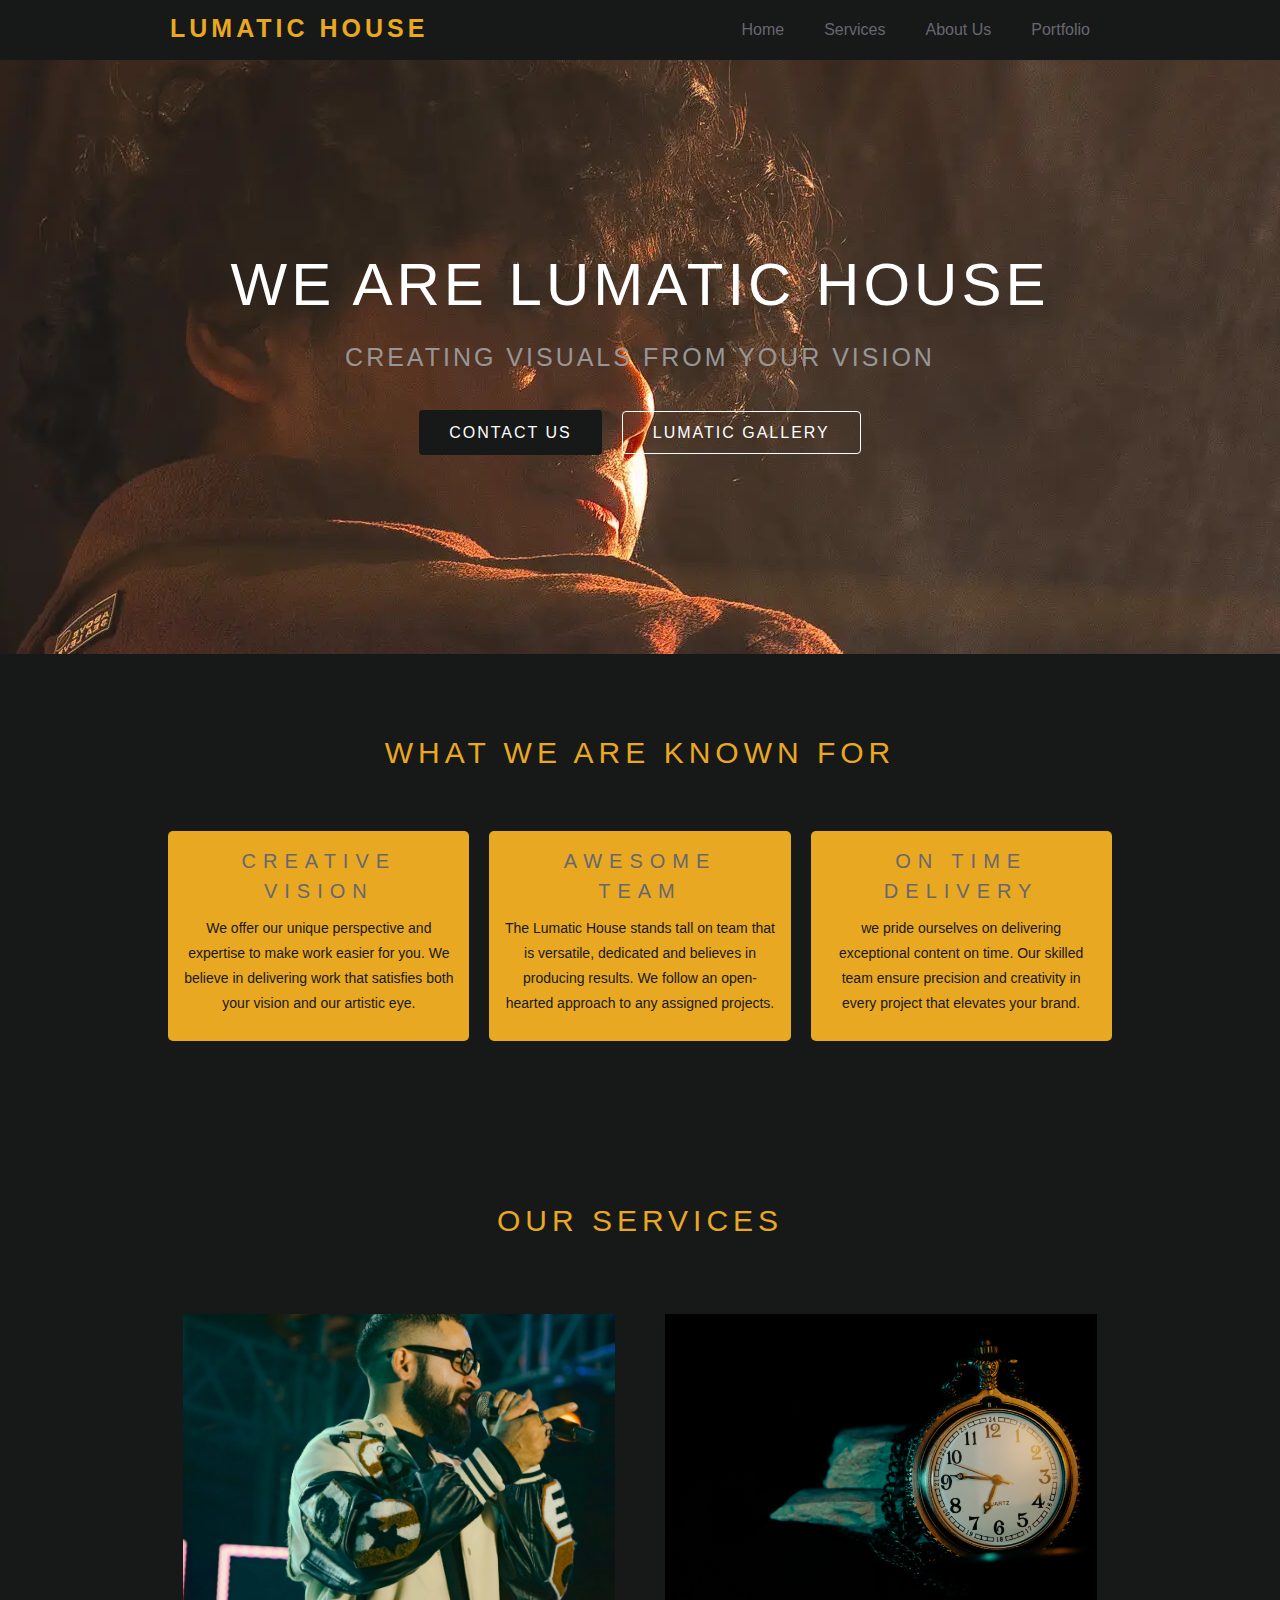
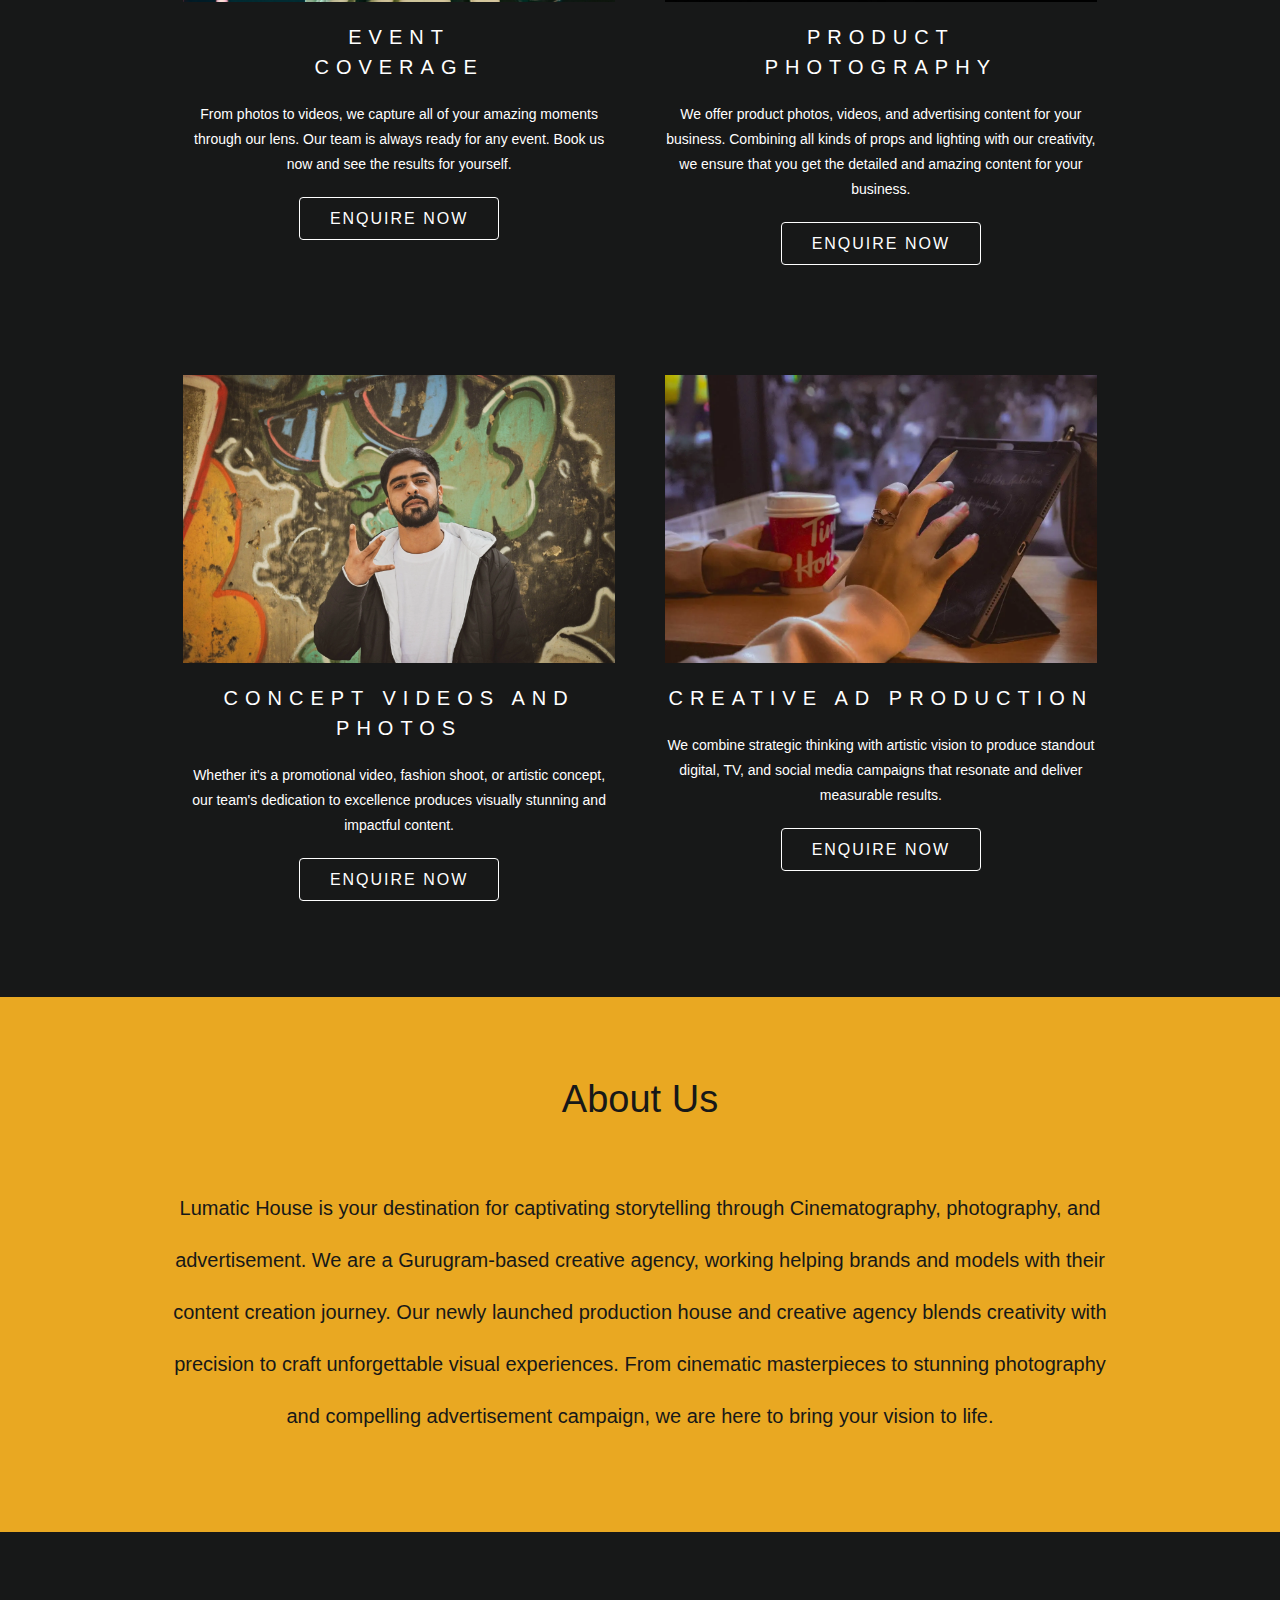
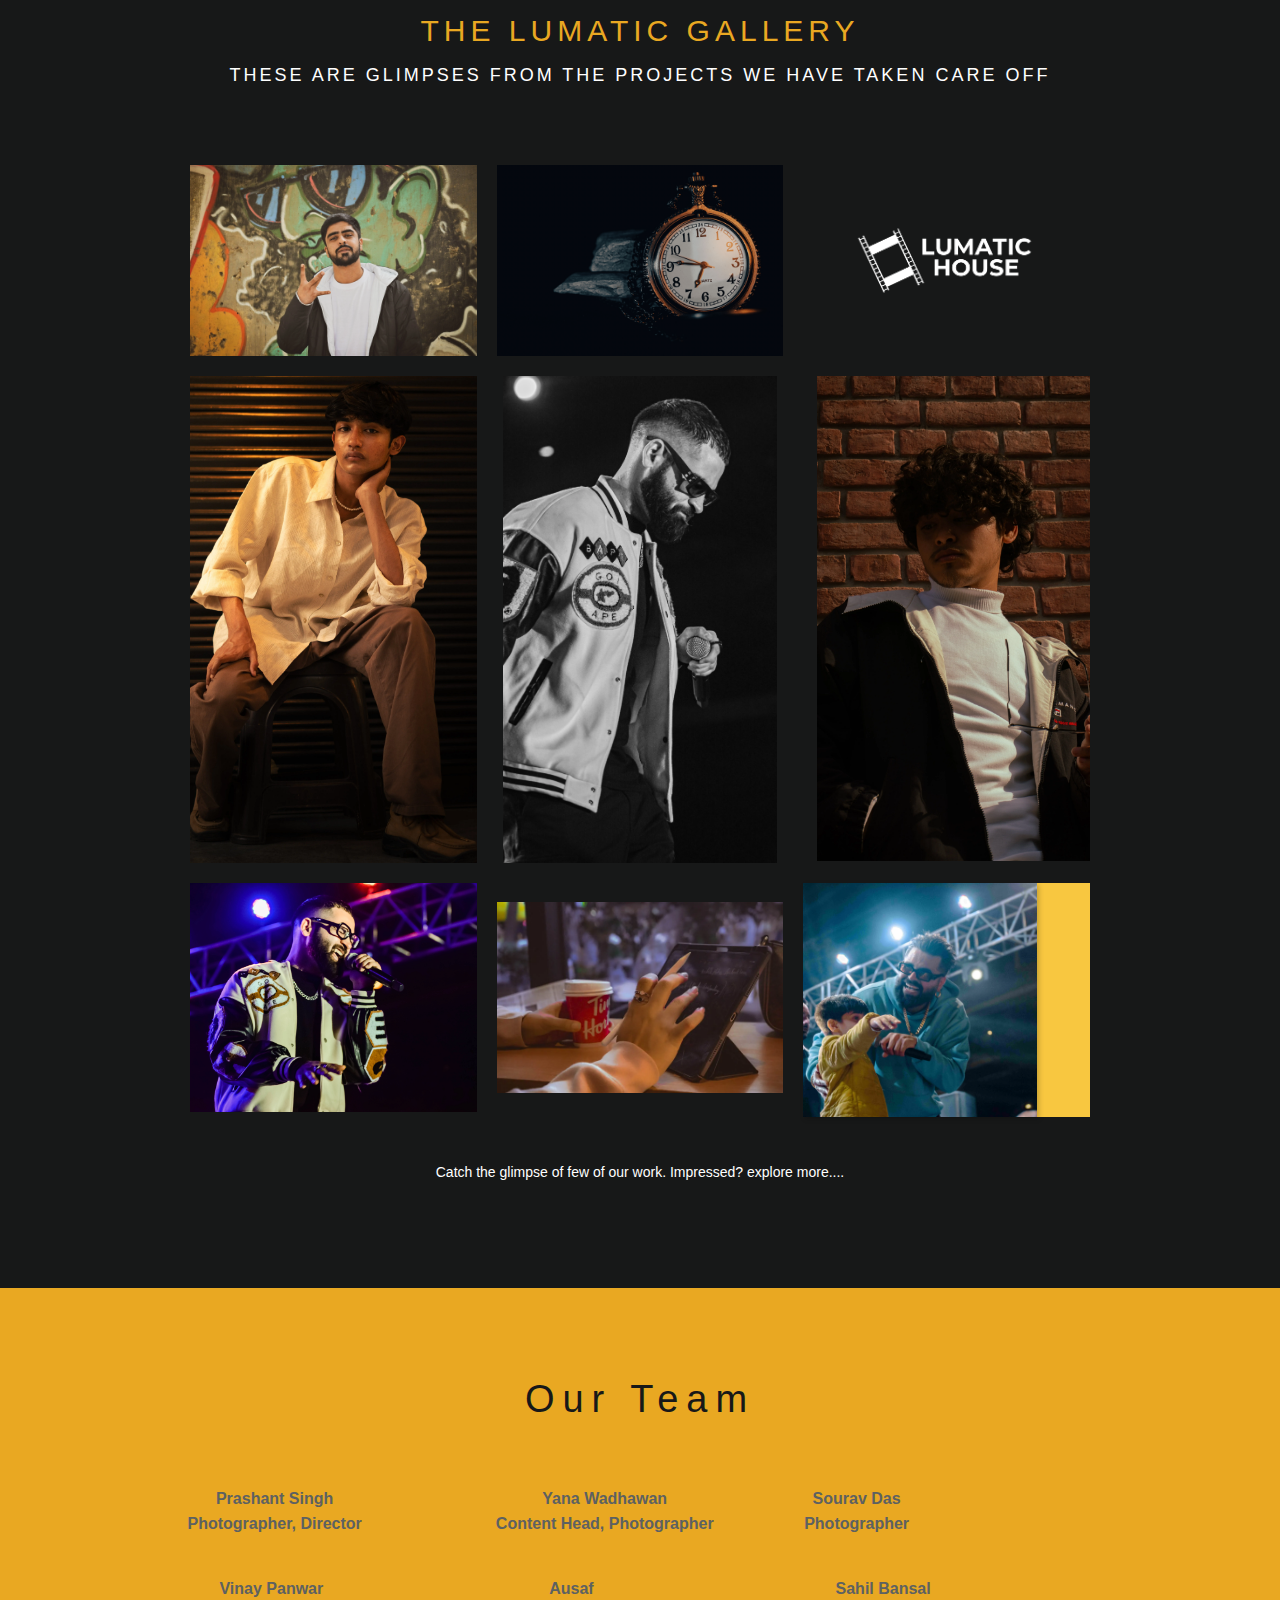
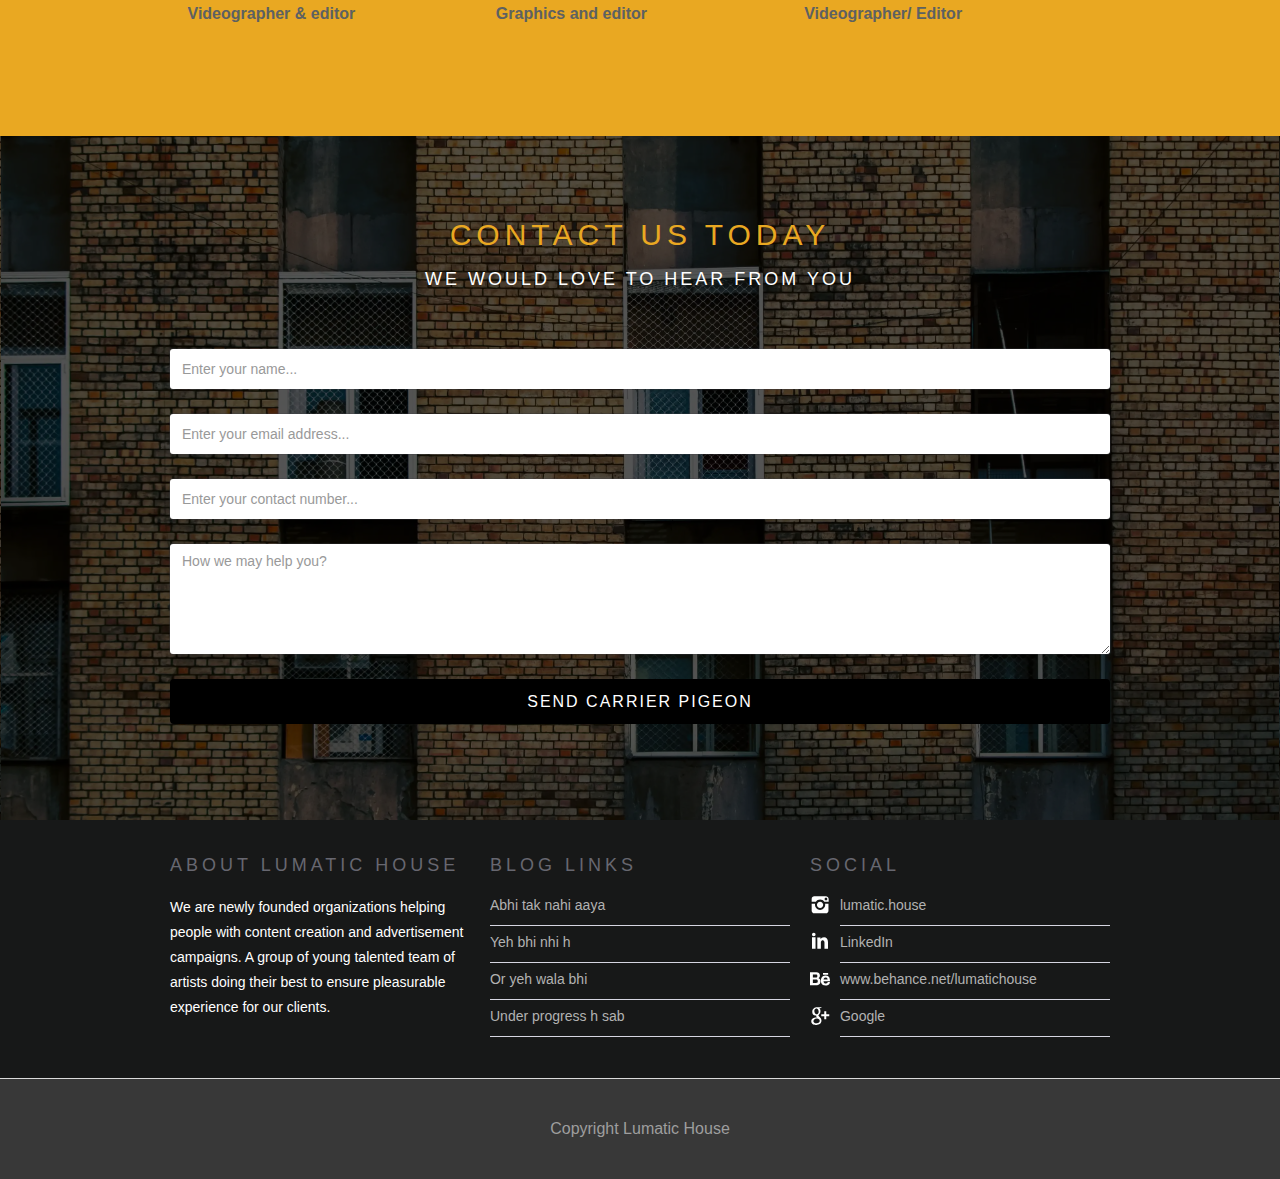
==== commit 26652580: "Update index.html" ====
--- a/index.html
+++ b/index.html
@@ -87,7 +87,7 @@
             </div>
             <div class="w-row">
                 <div class="w-col w-col-6">
-                    <div class="orange-box transparent"><img src="assets/photos/DSC_0061 (1).webp"
+                    <div class="orange-box transparent"><img src="/assets/photos/DSC_0061 (1).webp"
                             sizes="(max-width: 479px) 61vw, (max-width: 767px) 66vw, (max-width: 991px) 33vw, 37vw"
                             alt="" class="fullwidth-image" />
                         <h3 class="white-text">Event <br />Coverage</h3>
@@ -97,7 +97,7 @@
                     </div>
                 </div>
                 <div class="w-col w-col-6">
-                    <div class="orange-box transparent"><img src="assets/photos/_DSC0061.webp"
+                    <div class="orange-box transparent"><img src="/assets/photos/_DSC0061.jpg"
                             sizes="(max-width: 479px) 61vw, (max-width: 767px) 66vw, (max-width: 991px) 33vw, 37vw"
                             alt="" class="fullwidth-image" />
                         <h3 class="white-text">Product<br />Photography</h3>
@@ -110,7 +110,7 @@
             </div>
             <div class="columns w-row">
                 <div class="w-col w-col-6">
-                    <div class="orange-box transparent"><img src="assets/photos/DSC_9251.webp"
+                    <div class="orange-box transparent"><img src="/assets/photos/DSC_9251.webp"
                             sizes="(max-width: 479px) 61vw, (max-width: 767px) 66vw, (max-width: 991px) 33vw, 37vw"
                             alt="" class="fullwidth-image" />
                         <h3 class="white-text">Concept videos and photos</h3>
@@ -121,7 +121,7 @@
                 </div>
                 <div class="w-col w-col-6">
                     <div class="orange-box transparent"><img
-                            src="assets/photos/WhatsApp Image 2024-05-27 at 5.44.00 PM.webp"
+                            src="/assets/photos/WhatsApp Image 2024-05-27 at 5.44.00 PM.webp"
                             sizes="(max-width: 479px) 61vw, (max-width: 767px) 66vw, (max-width: 991px) 33vw, 37vw"
                             alt="" class="fullwidth-image" />
                         <h3 class="white-text">creative ad production</h3>
@@ -158,34 +158,34 @@
                     <div id="w-node-_573feda9-72e2-cb63-8cf8-64d1b78a6779-b773de48"
                         class="w-layout-layout wf-layout-layout">
                         <div id="w-node-_573feda9-72e2-cb63-8cf8-64d1b78a677a-b773de48" class="w-layout-cell"><img
-                                src="assets/photos/DSC_9251.webp" loading="lazy"
+                                src="/assets/photos/DSC_9251.webp" loading="lazy"
                                 sizes="(max-width: 479px) 76vw, (max-width: 991px) 78vw, (max-width: 6960px) 80vw, 5568px"
                                 alt="" class="image32" /></div>
                         <div id="w-node-_573feda9-72e2-cb63-8cf8-64d1b78a677b-b773de48" class="w-layout-cell"><img
-                                src="assets/photos/_DSC0062.webp" loading="lazy"
+                                src="/assets/photos/_DSC0062.jpg" loading="lazy"
                                 sizes="(max-width: 479px) 76vw, (max-width: 991px) 78vw, (max-width: 7500px) 80vw, 6000px"
                                 alt="" class="image32" /></div>
                         <div id="w-node-_86833f18-4d90-6294-03e6-c5e14b4d01f7-b773de48" class="w-layout-cell cell-5">
                         </div>
                         <div id="w-node-_55daba04-0b22-0b3d-1694-fc449ff05a03-b773de48" class="w-layout-cell"><img
-                                src="assets/photos/ashu final  (4).webp" loading="lazy"
+                                src="/assets/photos/ashu final  (4).webp" loading="lazy"
                                 sizes="(max-width: 479px) 76vw, (max-width: 991px) 78vw, (max-width: 4415px) 80vw, 3532px"
                                 alt="" class="image32" /></div>
                         <div id="w-node-a698e9de-79dc-a7b6-370b-bcbf14de7024-b773de48" class="w-layout-cell"><img
-                                src="assets/photos/DSC_0009.webp" loading="lazy" width="274"
+                                src="/assets/photos/DSC_0009.webp" loading="lazy" width="274"
                                 sizes="(max-width: 479px) 73vw, 274px" alt="" class="image-29" /></div>
                         <div id="w-node-_4bea3abf-fd43-b3fa-cdb9-89ff12b2d06e-b773de48" class="w-layout-cell"><img
-                                src="assets/photos/DSC01593.webp" loading="lazy" width="273"
+                                src="/assets/photos/DSC01593.webp" loading="lazy" width="273"
                                 sizes="(max-width: 479px) 73vw, 273px" alt="" class="image-28" /></div>
                         <div id="w-node-_9991fe33-1c0f-999e-417a-e7ca67cfdd7c-b773de48" class="w-layout-cell"><img
-                                src="assets/photos/DSC_0063.webp" loading="lazy"
+                                src="/assets/photos/DSC_0063.webp" loading="lazy"
                                 sizes="(max-width: 479px) 76vw, (max-width: 991px) 78vw, (max-width: 4660px) 80vw, 3728px"
                                 alt="" class="image32" /></div>
                         <div id="w-node-e5bb4330-9068-7efb-b5bd-db64183ceaa9-b773de48" class="w-layout-cell"><img
-                                src="assets/photos/WhatsApp Image 2024-05-27 at 5.44.00 PM.webp" loading="lazy"
+                                src="/assets/photos/WhatsApp Image 2024-05-27 at 5.44.00 PM.webp" loading="lazy"
                                 width="301" sizes="(max-width: 479px) 73vw, 301px" alt="" class="image-31" /></div>
                         <div id="w-node-_442398db-5331-6428-4c26-747af6cf1532-b773de48" class="w-layout-cell cell-6">
-                            <img src="assets/photos/DSC_0548_11zon.webp" loading="lazy" width="234"
+                            <img src="/assets/photos/DSC_0548_11zon.webp" loading="lazy" width="234"
                                 sizes="(max-width: 479px) 73vw, 234px" alt="" class="image-30" /></div>
                     </div>
                     <p class="paragraph-4">Catch the glimpse of few of our work. Impressed? explore more....</p>
@@ -200,14 +200,14 @@
             <div id="w-node-bd2939ee-7dc3-f3ca-0434-5bee6b4b3ceb-b773de48"
                 class="w-layout-layout quick-stack-3 wf-layout-layout">
                 <div id="w-node-bd2939ee-7dc3-f3ca-0434-5bee6b4b3cec-b773de48" class="w-layout-cell cell-7">
-                    <div class="w-layout-vflex"><img src="assets/team/nalayak.webp" loading="lazy"
+                    <div class="w-layout-vflex"><img src="/assets/team/nalayak.webp" loading="lazy"
                             sizes="(max-width: 479px) 92vw, (max-width: 767px) 73vw, (max-width: 991px) 74vw, (max-width: 4940px) 75vw, 3705px"
                             alt="" class="image-33" />
                         <p class="paragraph-5">Prashant Singh<br />Photographer, Director</p>
                     </div>
                 </div>
                 <div id="w-node-bd2939ee-7dc3-f3ca-0434-5bee6b4b3ced-b773de48" class="w-layout-cell">
-                    <div class="w-layout-vflex"><img src="assets/team/yana.webp" loading="lazy"
+                    <div class="w-layout-vflex"><img src="/assets/team/yana.webp" loading="lazy"
                             sizes="(max-width: 479px) 92vw, (max-width: 767px) 73vw, (max-width: 3254px) 74vw, 2408px"
                             alt="" class="image-34" />
                         <p class="paragraph-5">Yana Wadhawan<br />Content Head, Photographer</p>
@@ -215,27 +215,27 @@
                 </div>
                 <div id="w-node-_3ce9bf14-7ac9-26f9-421b-84c8a0b89805-b773de48" class="w-layout-cell cell-8">
                     <div class="w-layout-vflex">
-                        <img src="assets/team/sourav.webp" loading="lazy"
+                        <img src="/assets/team/sourav.webp" loading="lazy"
                             sizes="(max-width: 479px) 92vw, (max-width: 767px) 73vw, (max-width: 991px) 74vw, (max-width: 4314px) 75vw, 3236px"
                             alt="" class="image-35" />
                         <p class="paragraph-5">Sourav Das<br />Photographer</p>
                     </div>
                 </div>
                 <div id="w-node-_661a632a-b823-aaab-5438-4a2c746513e3-b773de48" class="w-layout-cell cell-9">
-                    <div class="w-layout-vflex"><img src="assets/team/vinay 1.webp" loading="lazy"
+                    <div class="w-layout-vflex"><img src="/assets/team/vinay 1.webp" loading="lazy"
                             sizes="(max-width: 479px) 92vw, (max-width: 767px) 73vw, 74vw" alt="" class="image-36" />
                         <p class="paragraph-5">Vinay Panwar<br />Videographer &amp; editor</p>
                     </div>
                 </div>
                 <div id="w-node-cac7df85-349d-969d-9628-252c90556e13-b773de48" class="w-layout-cell cell-10">
-                    <div class="w-layout-vflex"><img src="assets/team/ausaf.webp" loading="lazy"
+                    <div class="w-layout-vflex"><img src="/assets/team/ausaf.webp" loading="lazy"
                             sizes="(max-width: 479px) 92vw, (max-width: 767px) 73vw, (max-width: 1351px) 74vw, 1000px"
                             alt="" class="image-37" />
                         <p class="paragraph-5">Ausaf<br />Graphics and editor<br /></p>
                     </div>
                 </div>
                 <div id="w-node-c461654d-dd11-14ef-6c58-1ac26ab34e60-b773de48" class="w-layout-cell">
-                    <div class="w-layout-vflex"><img src="assets/team/sahil.webp" loading="lazy"
+                    <div class="w-layout-vflex"><img src="/assets/team/sahil.webp" loading="lazy"
                             sizes="(max-width: 479px) 92vw, (max-width: 991px) 73vw, 567px" alt="" class="image-38" />
                         <p class="paragraph-5">Sahil Bansal<br />Videographer/ Editor <br /></p>
                     </div>
@@ -344,4 +344,4 @@
 
 </body>
 
-</html>+</html>
--- a/landingexp.css
+++ b/landingexp.css
@@ -2386,7 +2386,7 @@
   
   .hero-section.centered {
     text-align: center;
-    background-image: url("assets/photos/DSC03139.webp");
+    background-image: url("/assets/backgrounds/DSC03139.webp");
     background-position: 50%;
     background-size: auto;
     border-bottom: 4px solid rgba(0, 0, 0, 0);
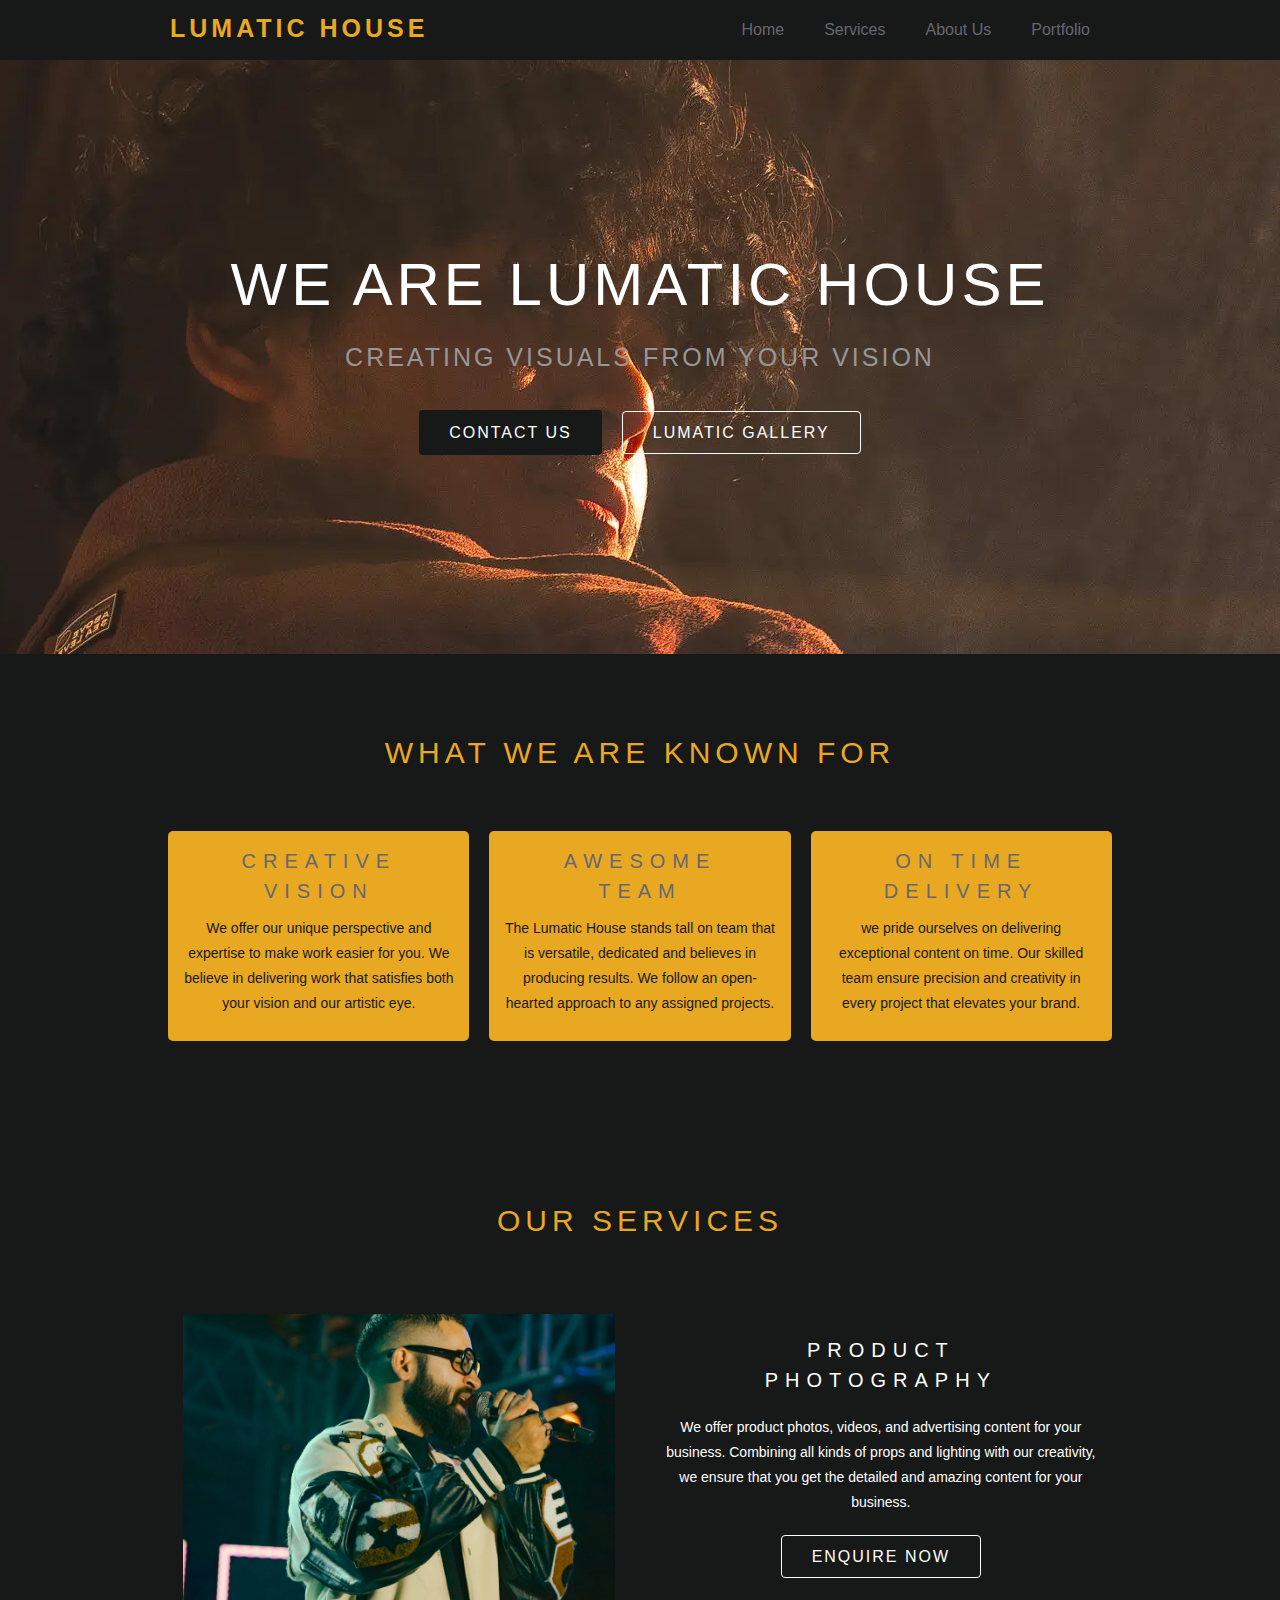
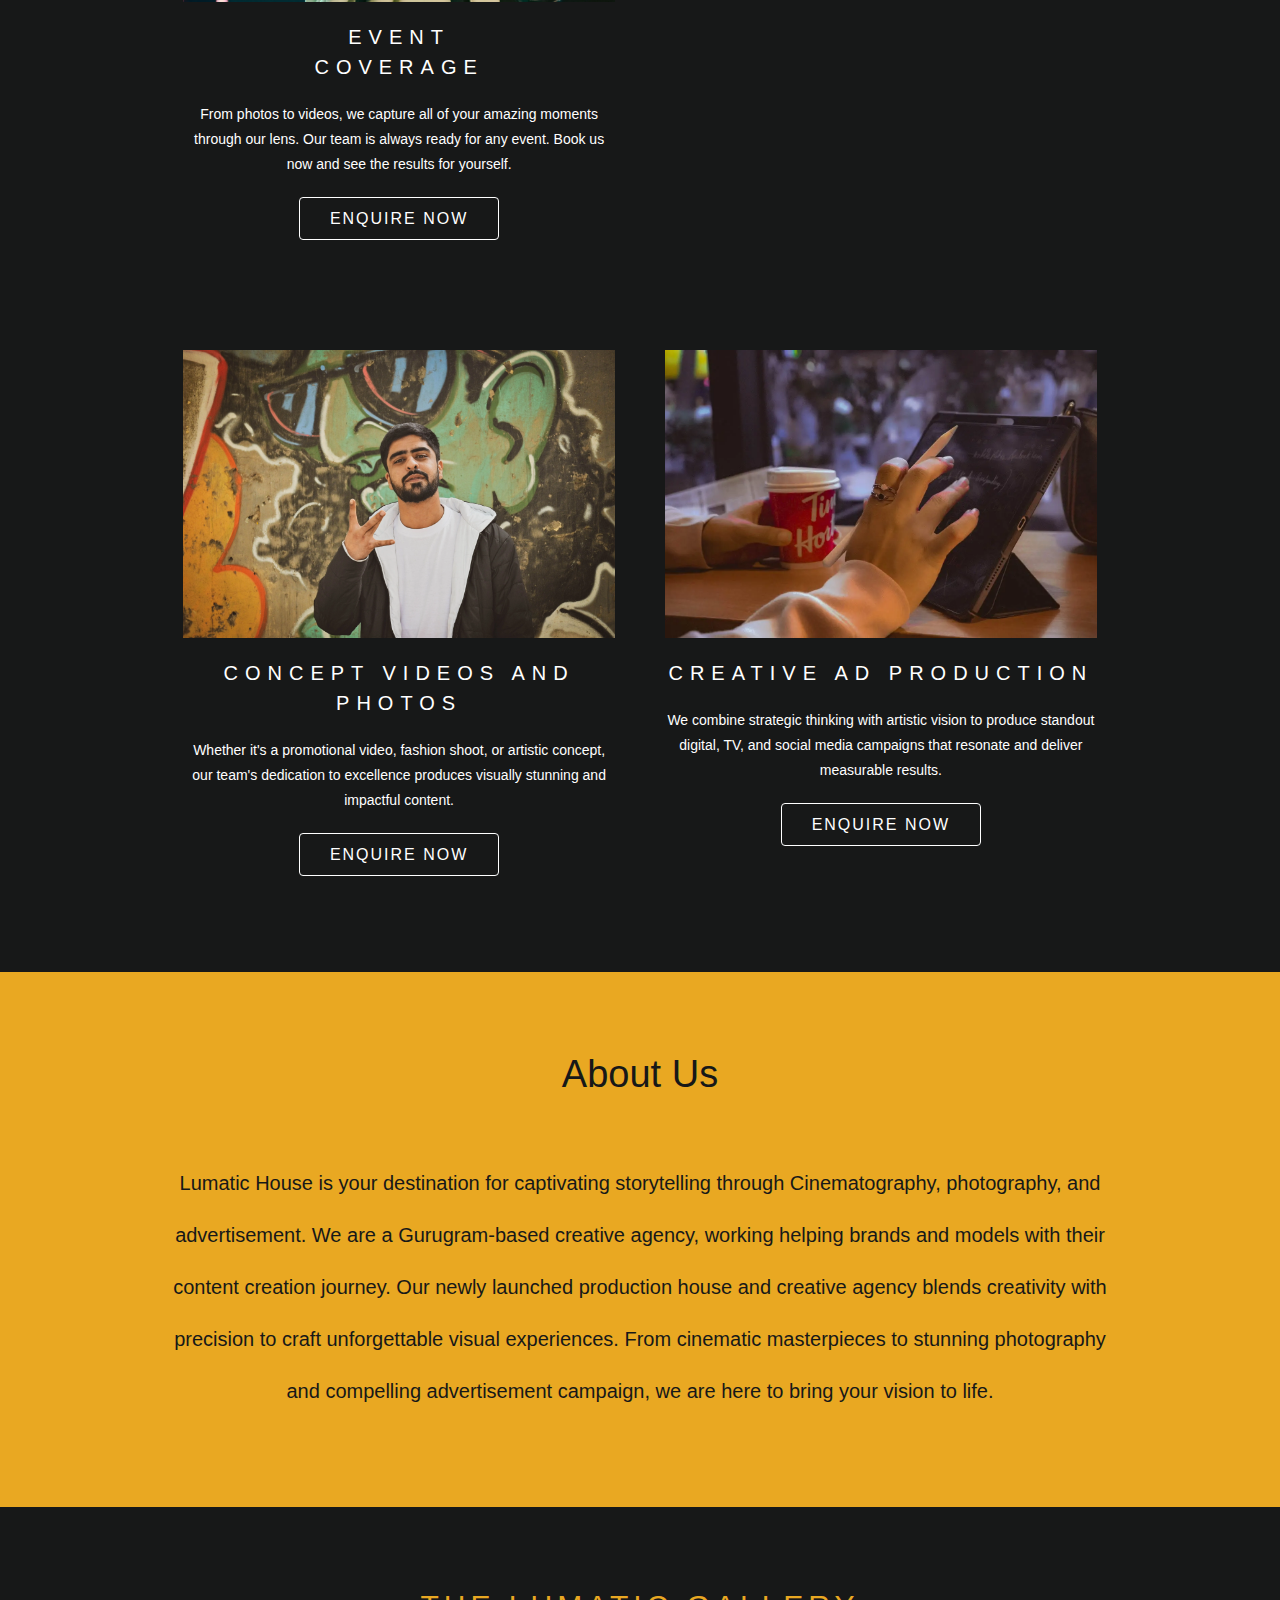
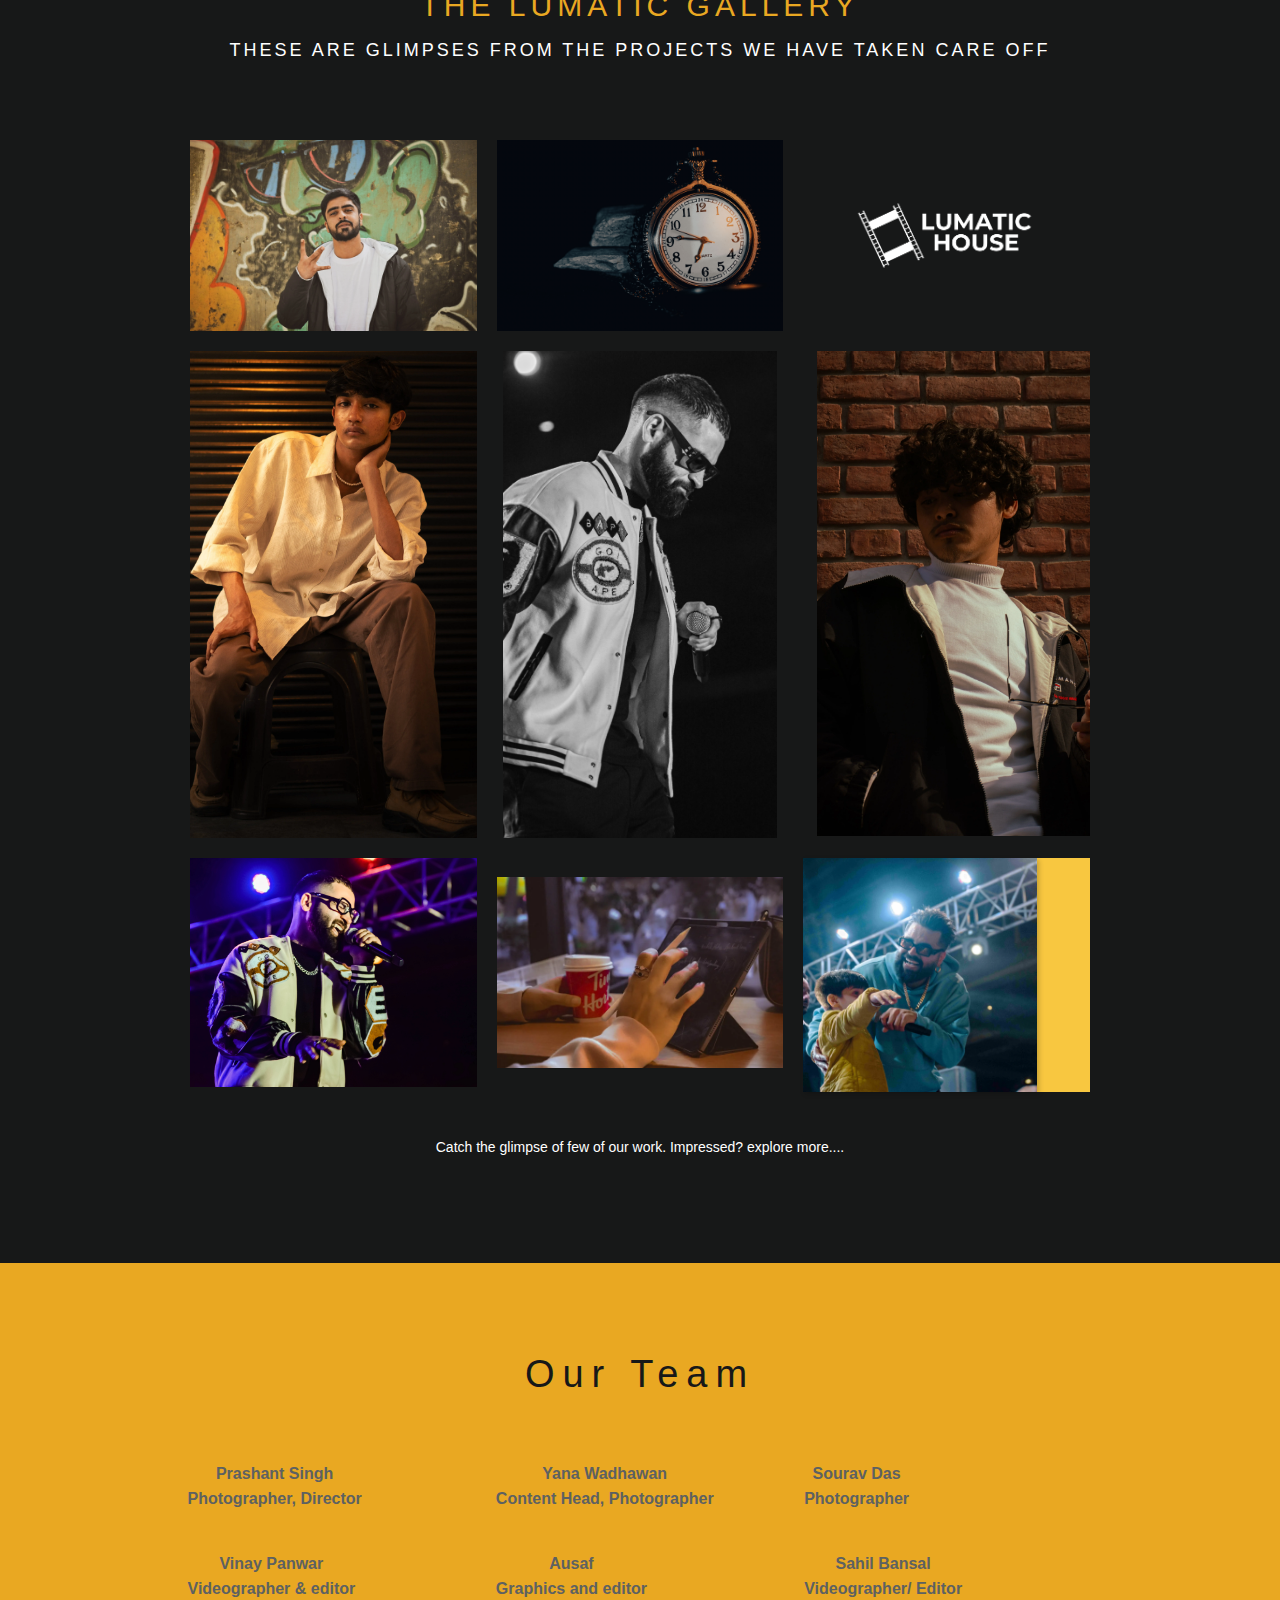
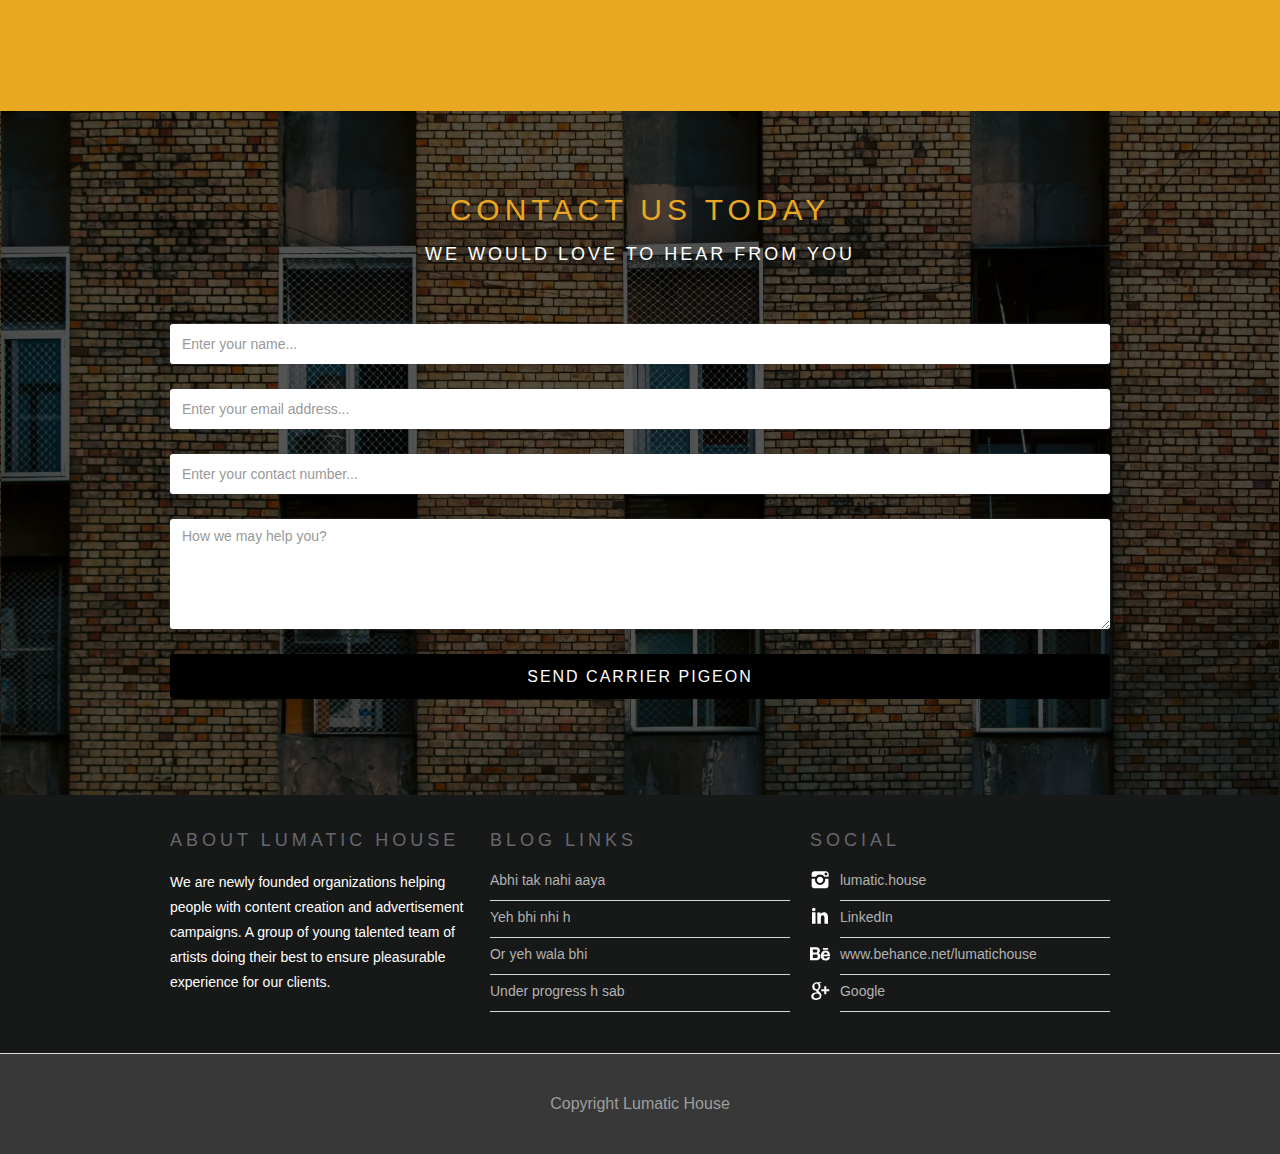
==== commit 74de493e: "Update index.html" ====
--- a/index.html
+++ b/index.html
@@ -97,7 +97,7 @@
                     </div>
                 </div>
                 <div class="w-col w-col-6">
-                    <div class="orange-box transparent"><img src="/assets/photos/_DSC0061.jpg"
+                    <div class="orange-box transparent"><img src="/assets/photos/DESKTOP-4.jpg"
                             sizes="(max-width: 479px) 61vw, (max-width: 767px) 66vw, (max-width: 991px) 33vw, 37vw"
                             alt="" class="fullwidth-image" />
                         <h3 class="white-text">Product<br />Photography</h3>
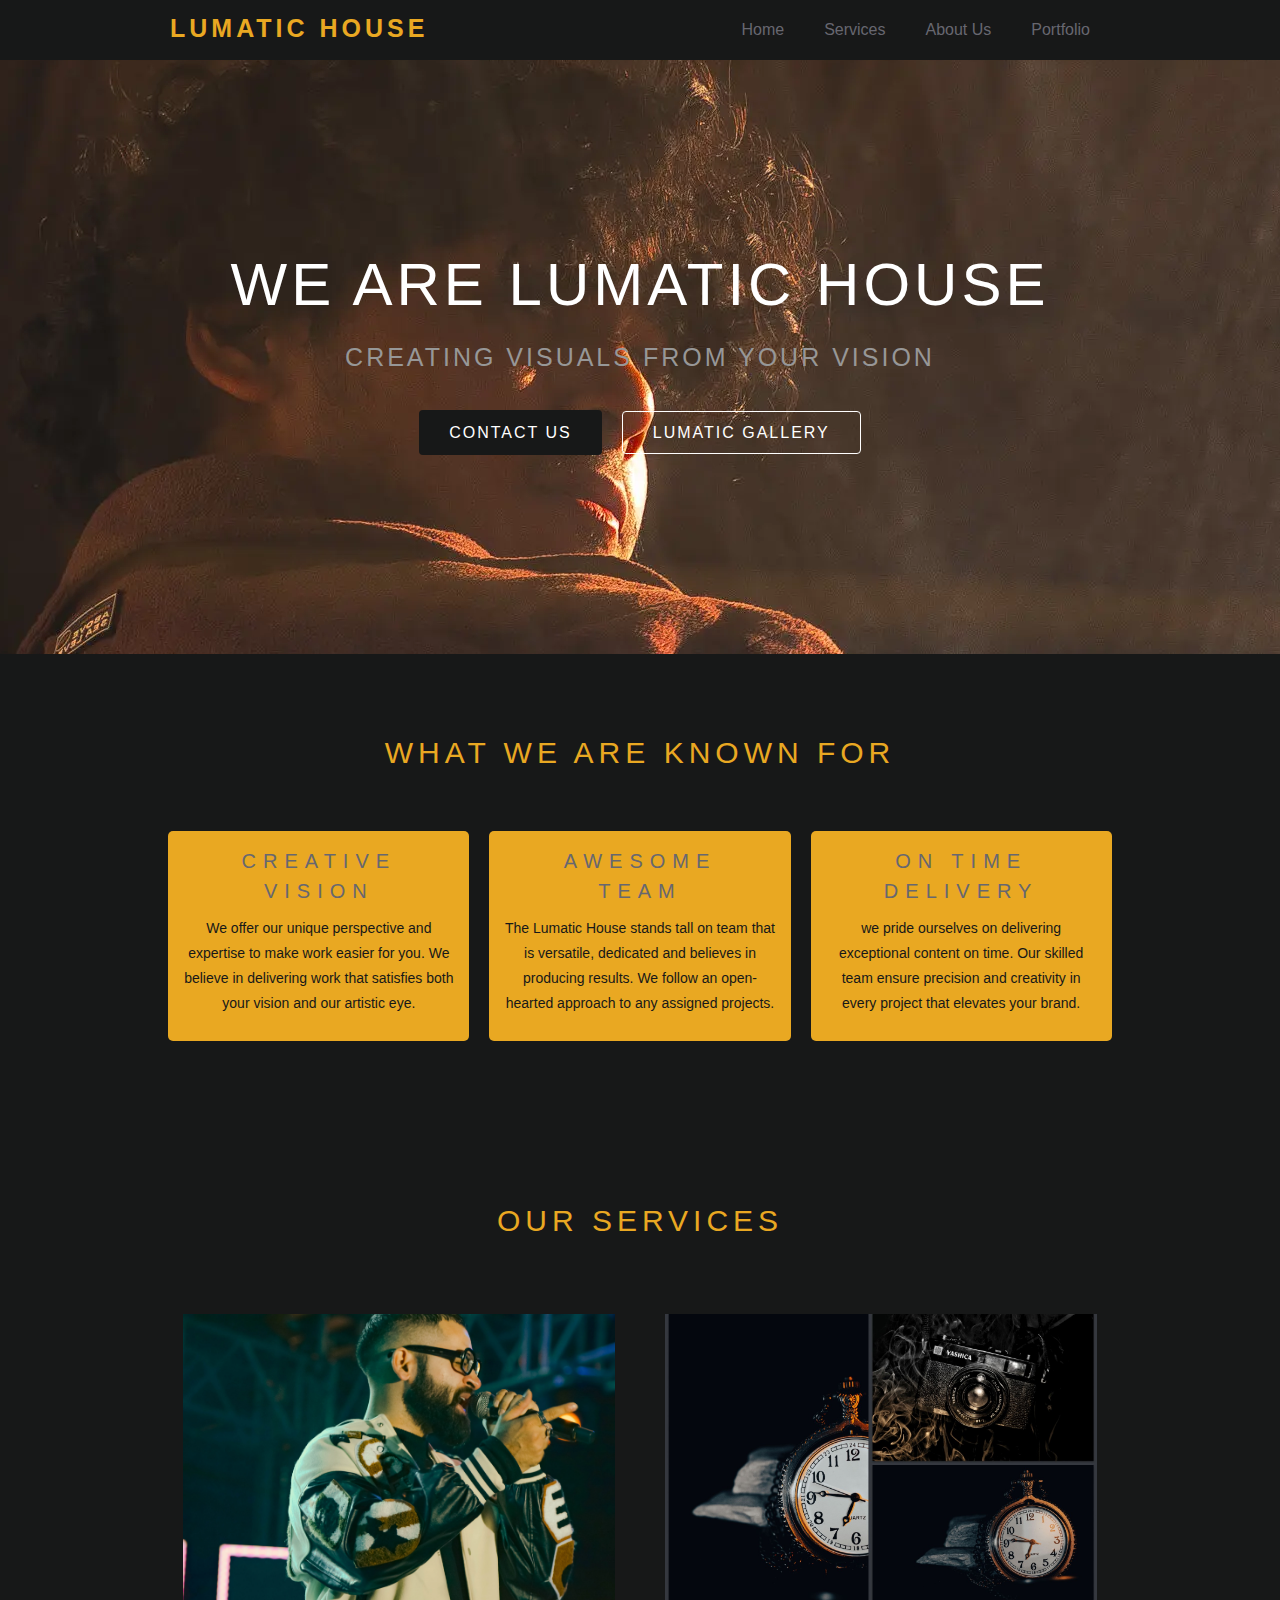
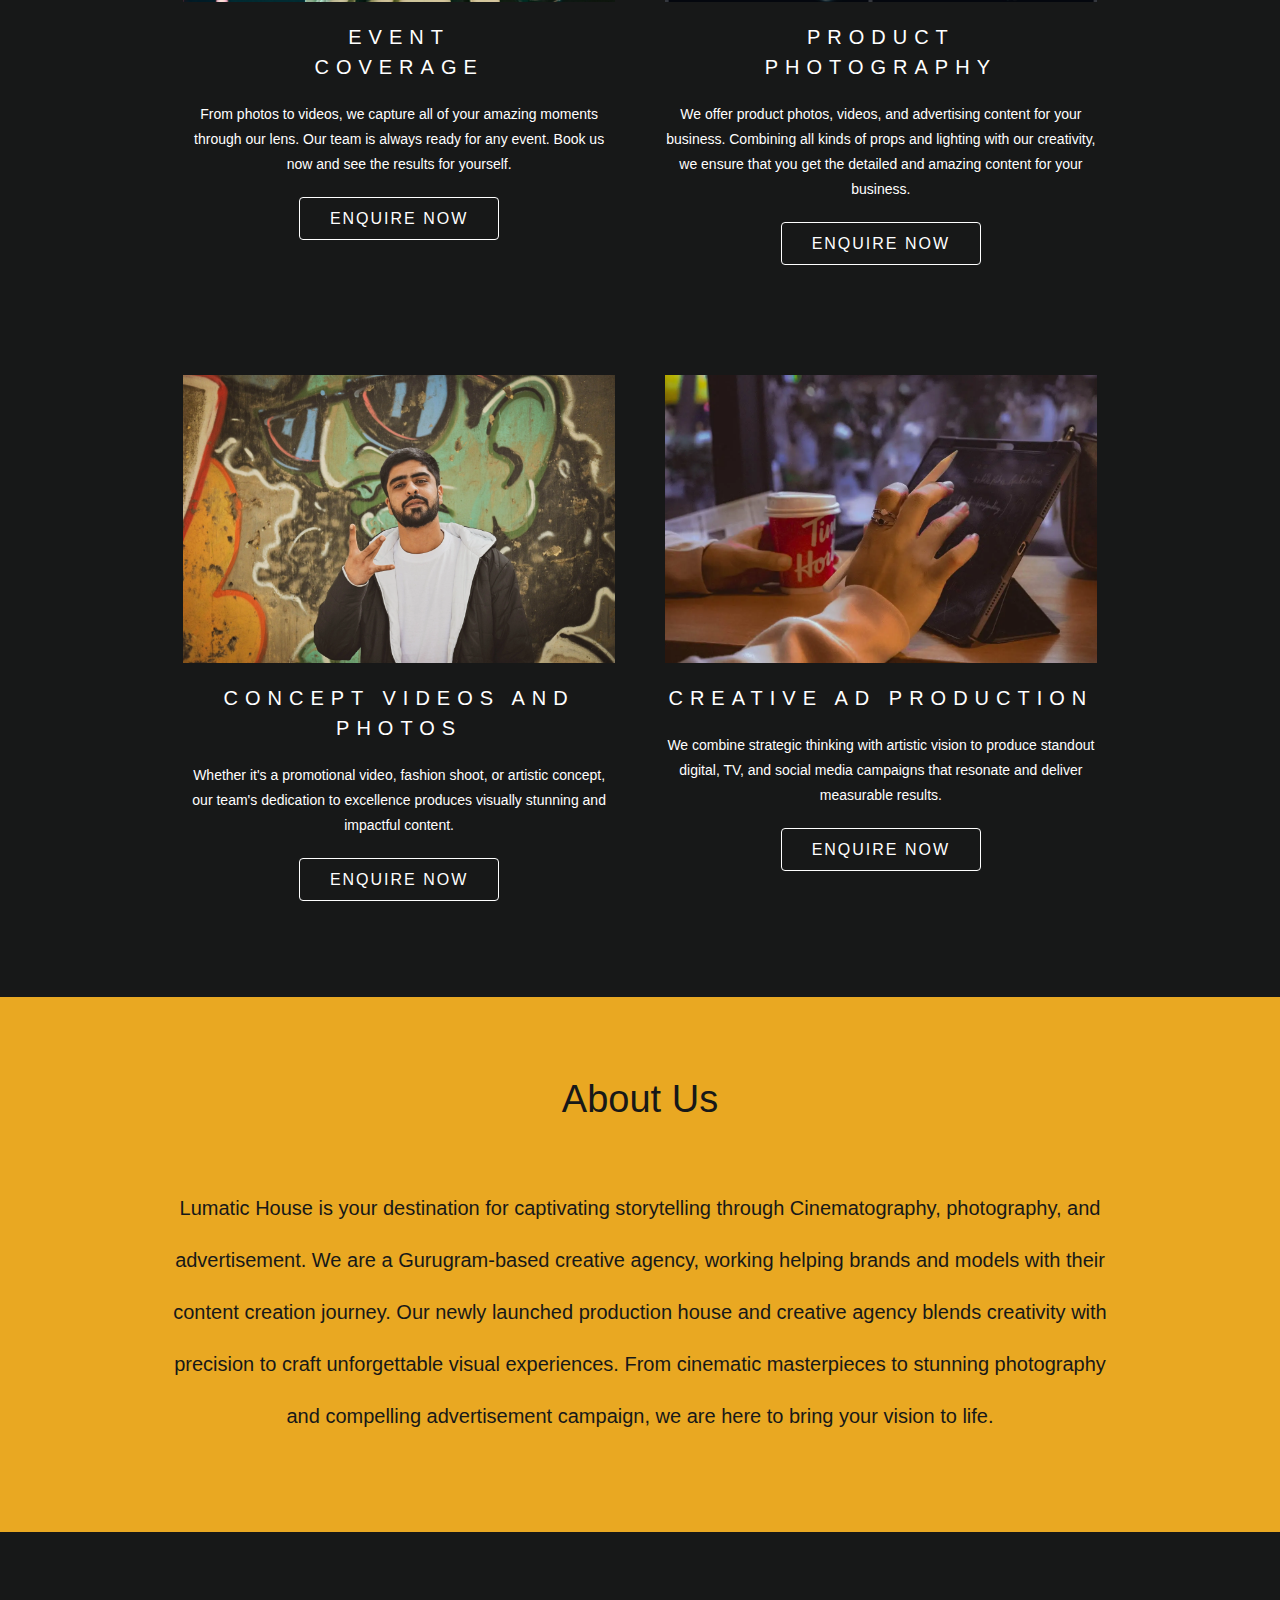
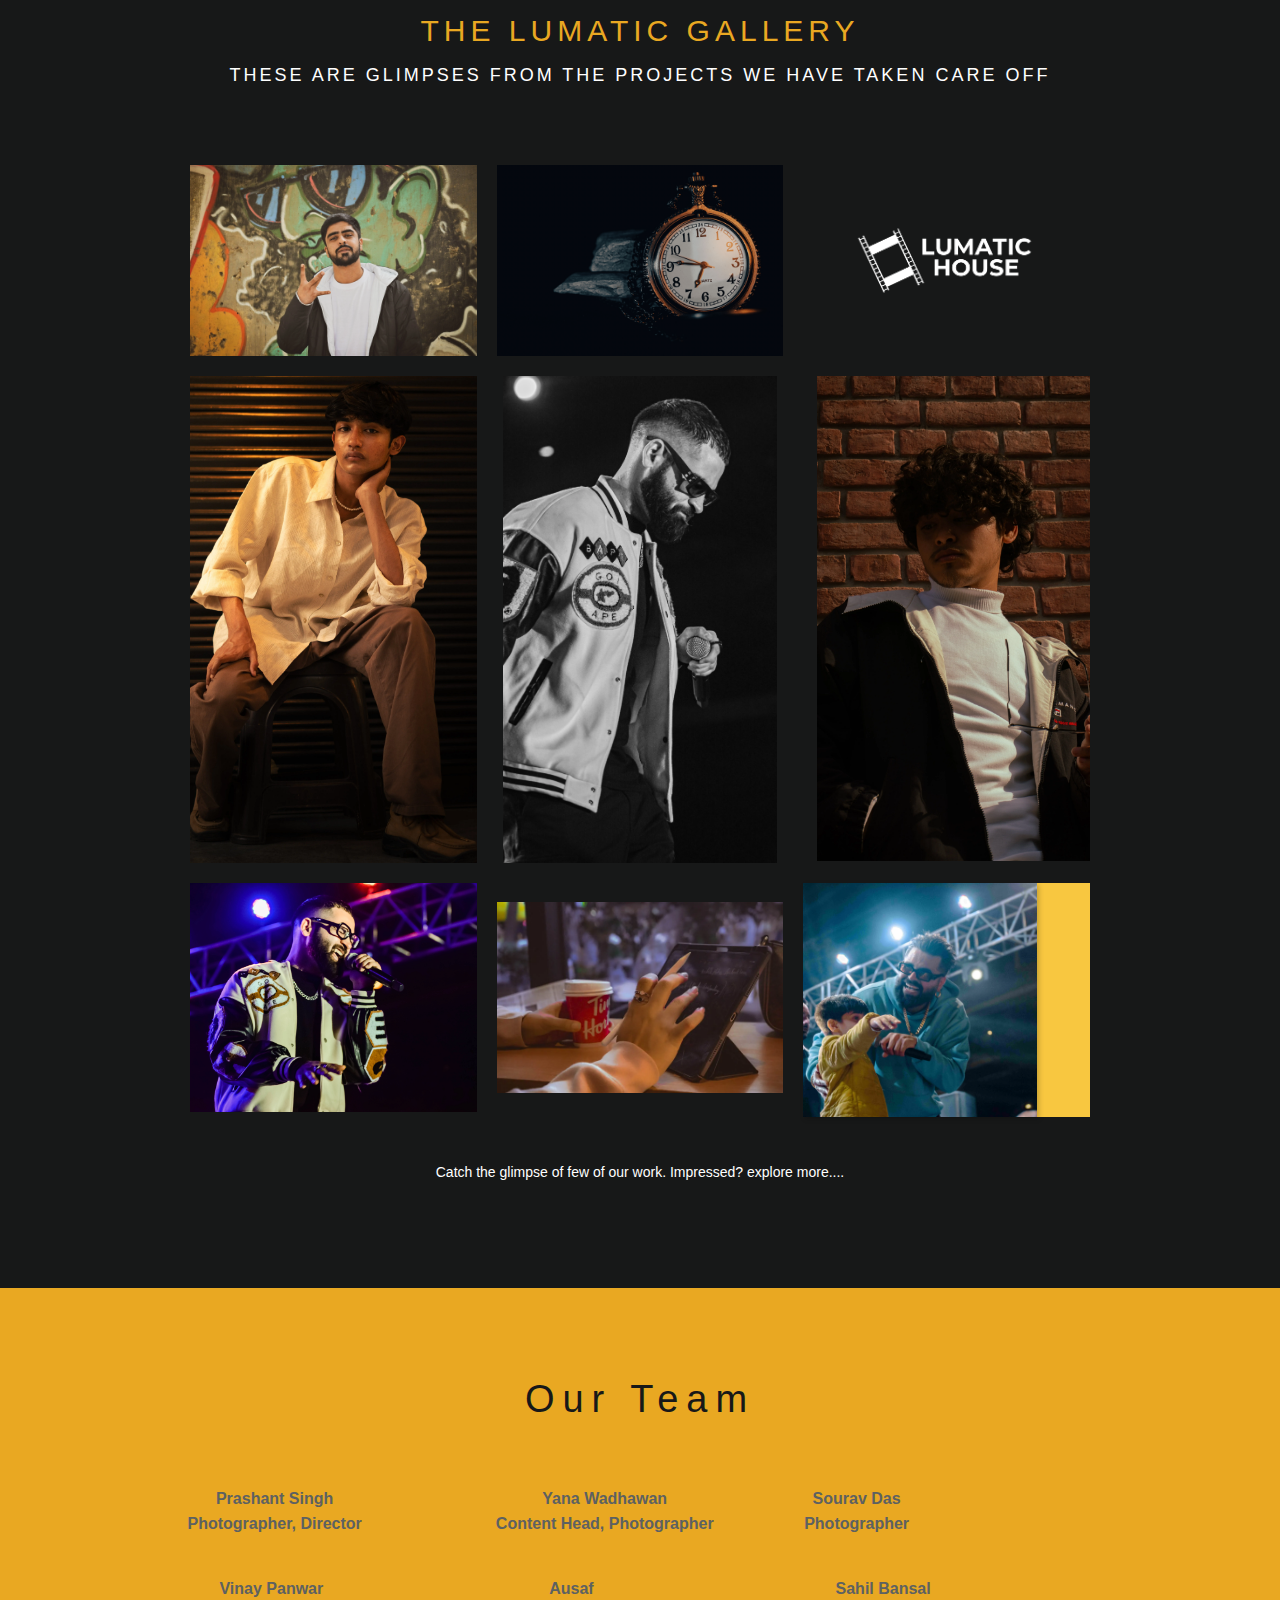
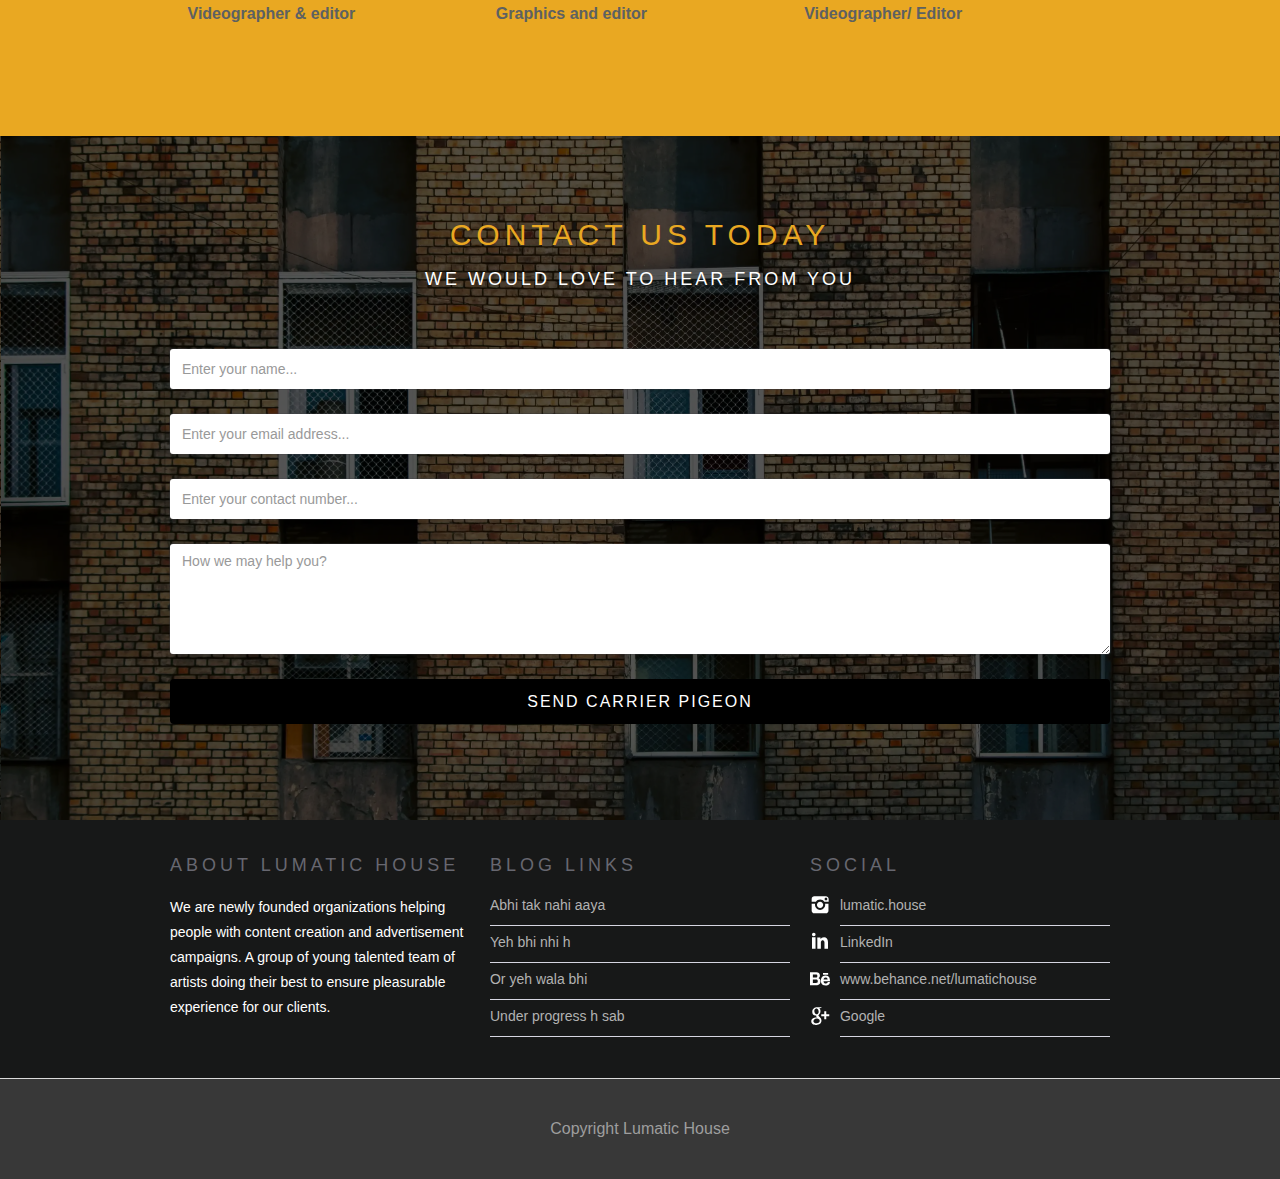
==== commit 31e17d39: "Update index.html" ====
--- a/index.html
+++ b/index.html
@@ -97,7 +97,7 @@
                     </div>
                 </div>
                 <div class="w-col w-col-6">
-                    <div class="orange-box transparent"><img src="/assets/photos/DESKTOP-4.jpg"
+                    <div class="orange-box transparent"><img src="/assets/photos/Desktop - 4.jpg"
                             sizes="(max-width: 479px) 61vw, (max-width: 767px) 66vw, (max-width: 991px) 33vw, 37vw"
                             alt="" class="fullwidth-image" />
                         <h3 class="white-text">Product<br />Photography</h3>
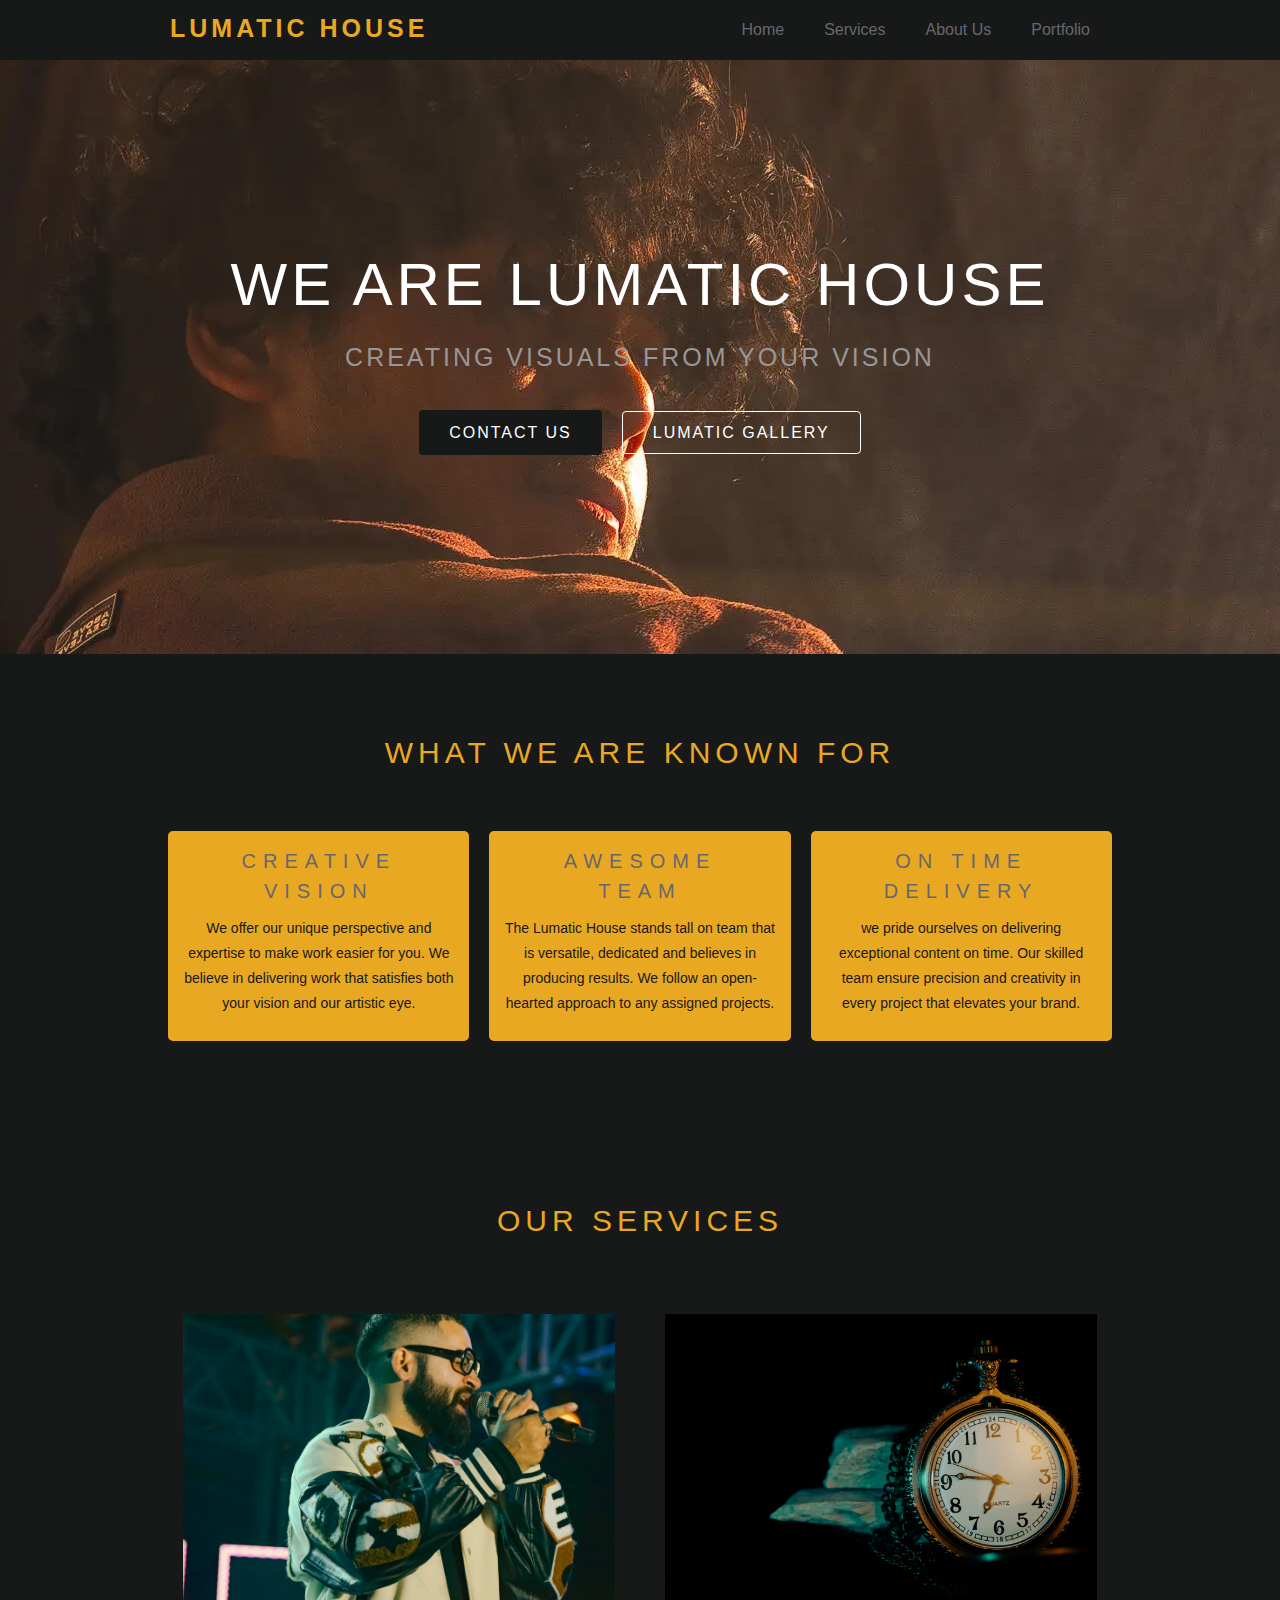
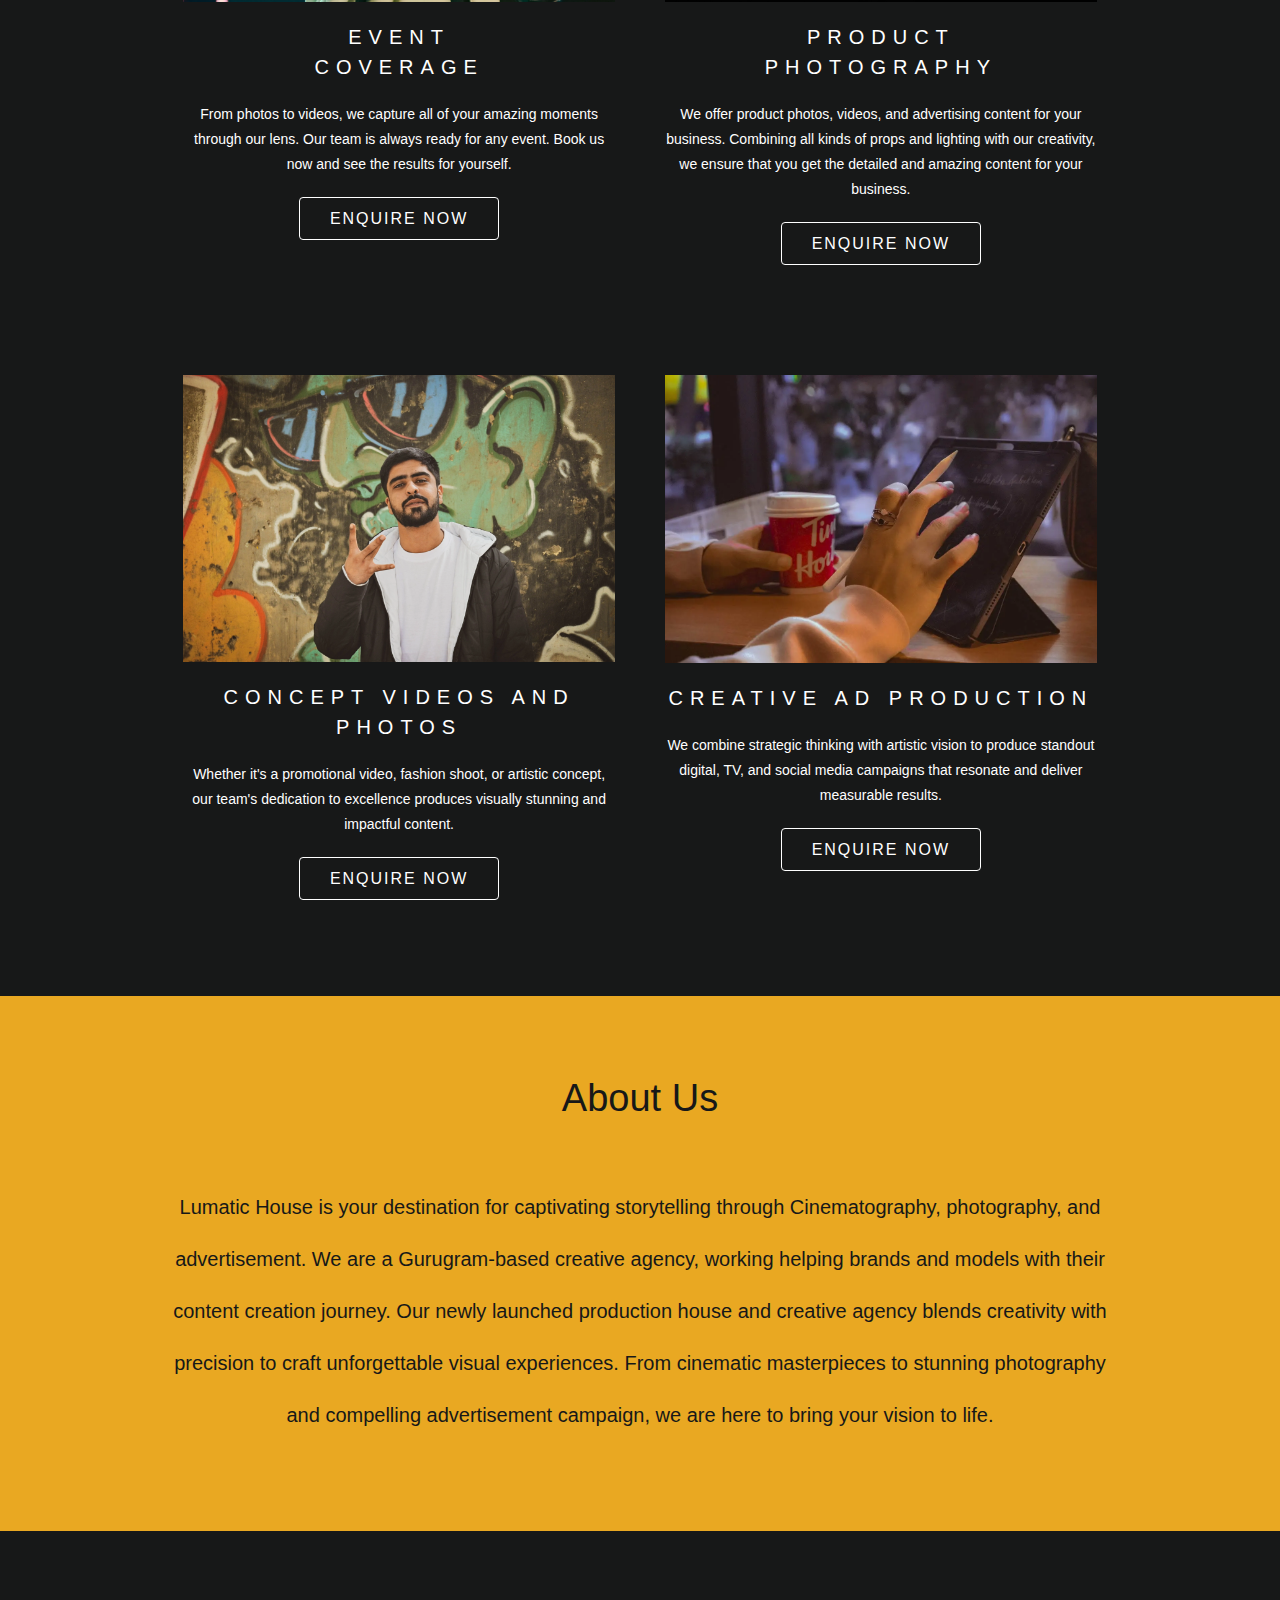
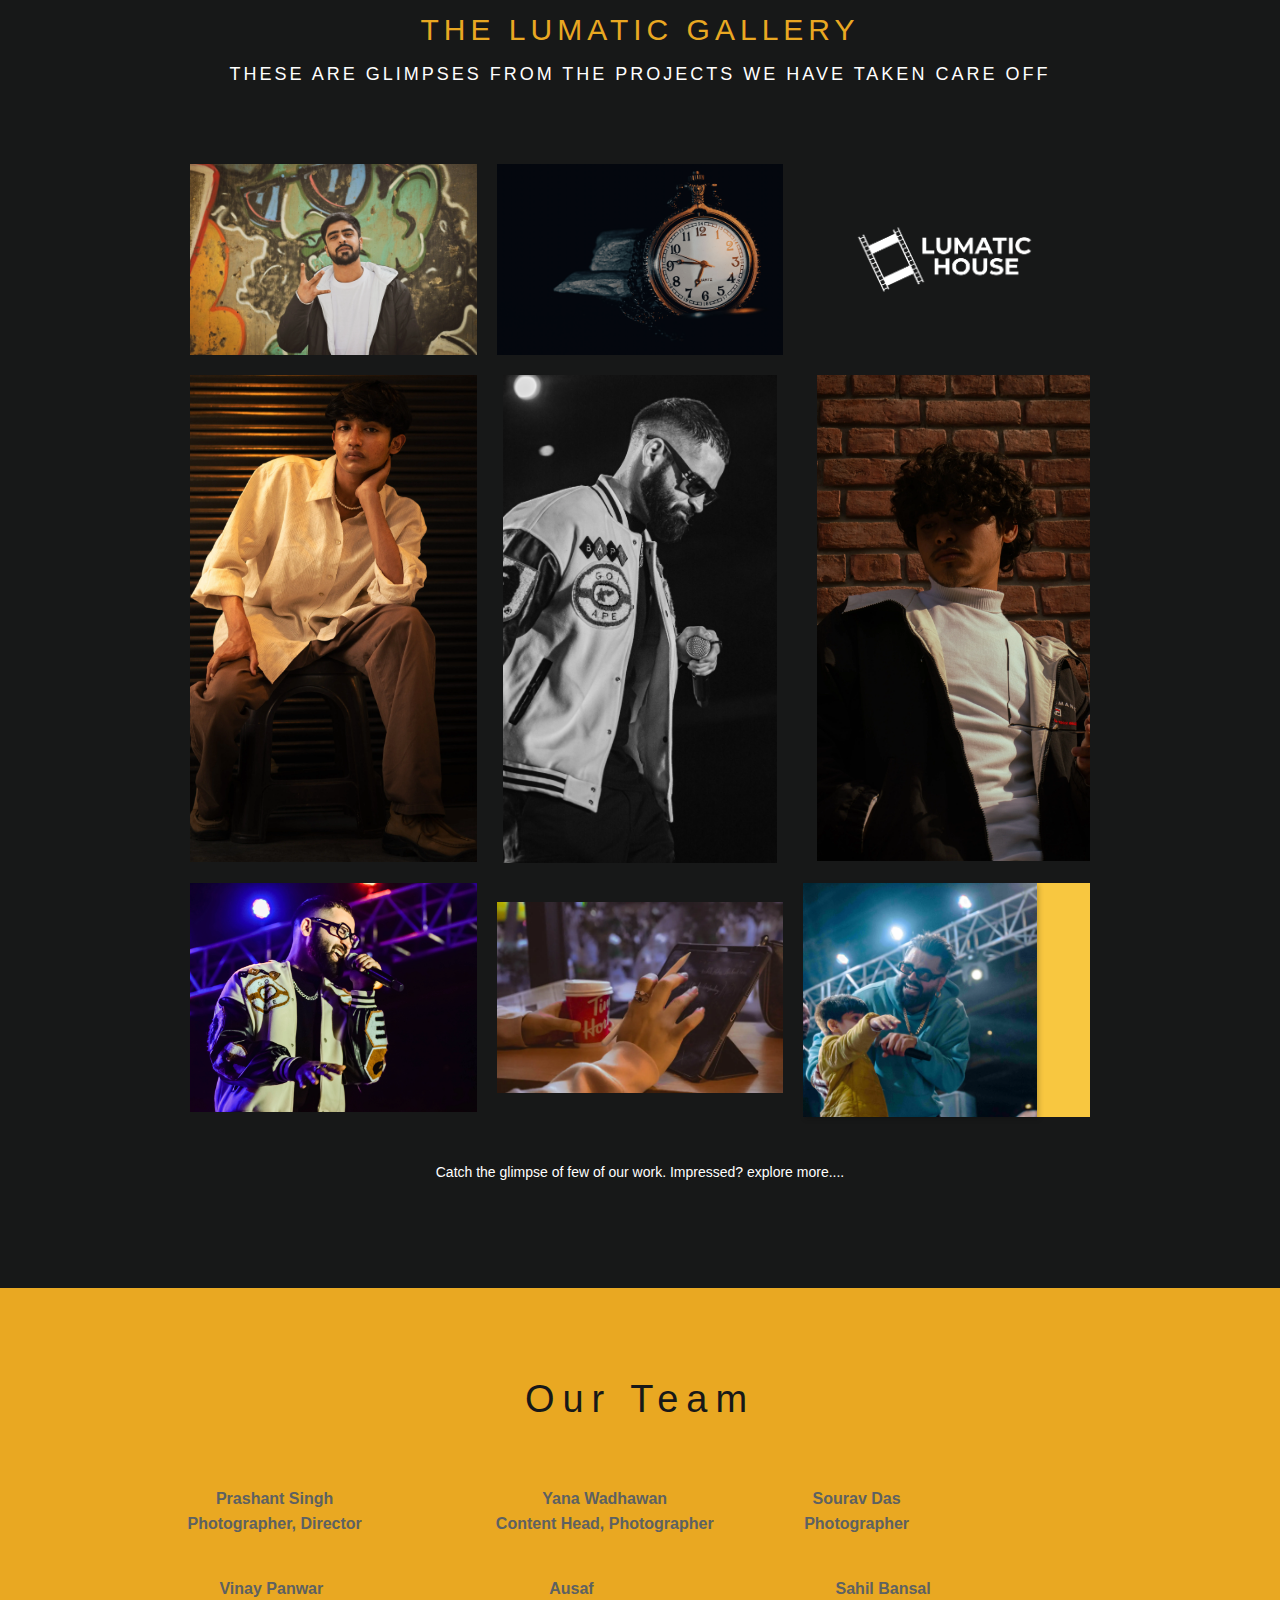
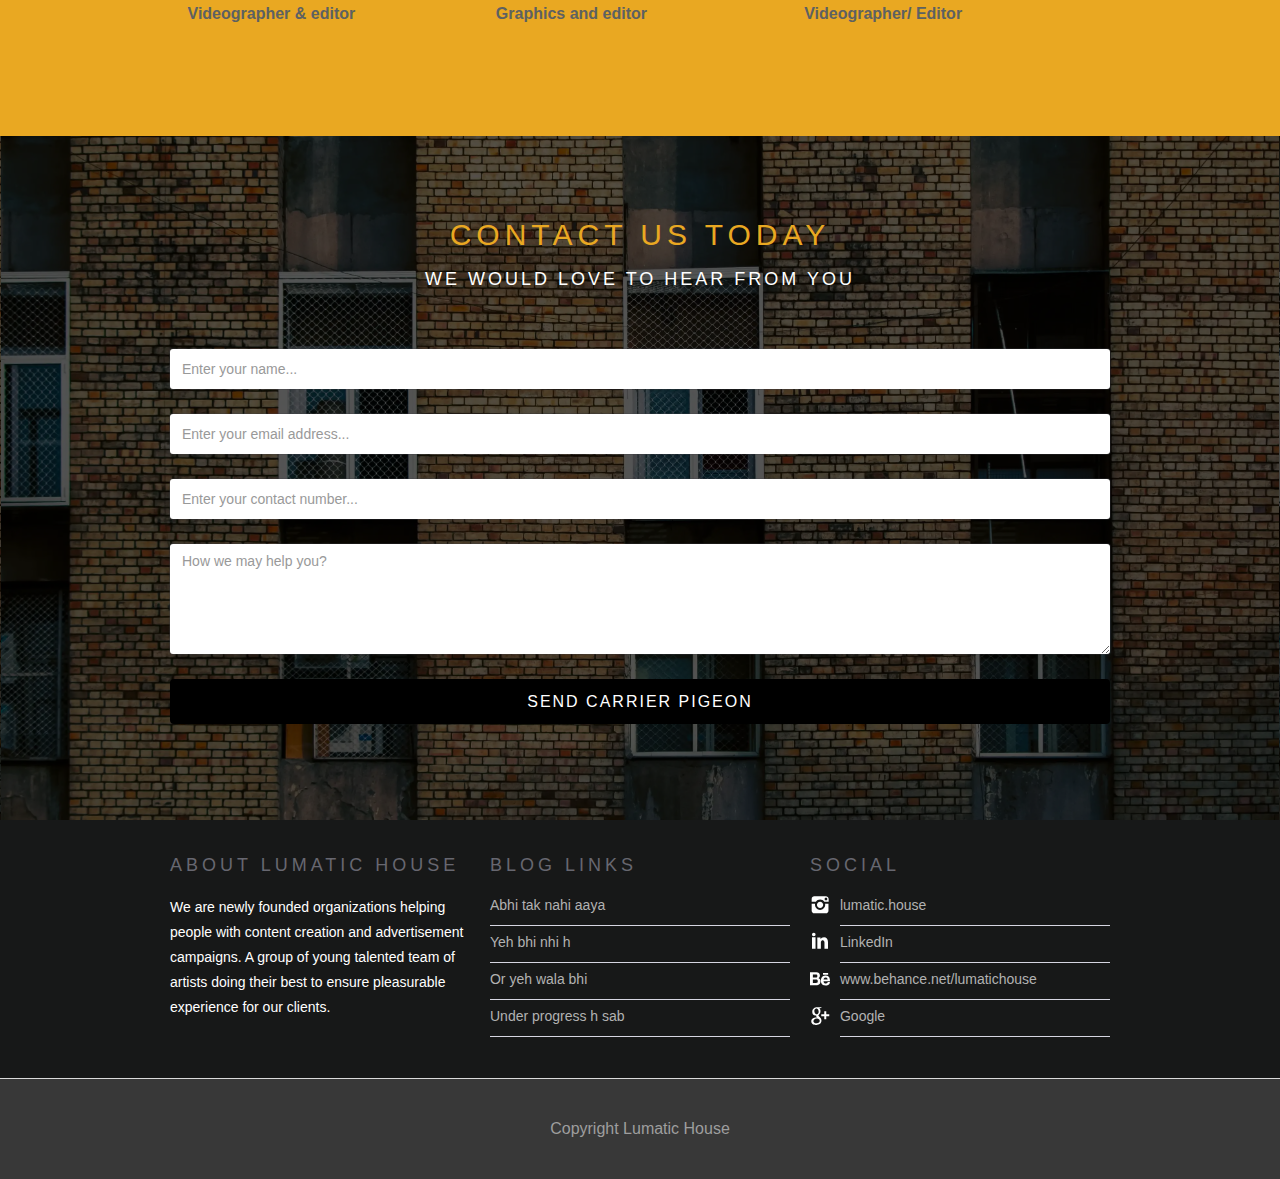
==== commit a502d2b3: "Update index.html" ====
--- a/index.html
+++ b/index.html
@@ -97,7 +97,7 @@
                     </div>
                 </div>
                 <div class="w-col w-col-6">
-                    <div class="orange-box transparent"><img src="/assets/photos/Desktop - 4.jpg"
+                    <div class="orange-box transparent"><img src="/assets/photos/file0061.png"
                             sizes="(max-width: 479px) 61vw, (max-width: 767px) 66vw, (max-width: 991px) 33vw, 37vw"
                             alt="" class="fullwidth-image" />
                         <h3 class="white-text">Product<br />Photography</h3>
@@ -162,7 +162,7 @@
                                 sizes="(max-width: 479px) 76vw, (max-width: 991px) 78vw, (max-width: 6960px) 80vw, 5568px"
                                 alt="" class="image32" /></div>
                         <div id="w-node-_573feda9-72e2-cb63-8cf8-64d1b78a677b-b773de48" class="w-layout-cell"><img
-                                src="/assets/photos/_DSC0062.jpg" loading="lazy"
+                                src="/assets/photos/file0062.png" loading="lazy"
                                 sizes="(max-width: 479px) 76vw, (max-width: 991px) 78vw, (max-width: 7500px) 80vw, 6000px"
                                 alt="" class="image32" /></div>
                         <div id="w-node-_86833f18-4d90-6294-03e6-c5e14b4d01f7-b773de48" class="w-layout-cell cell-5">
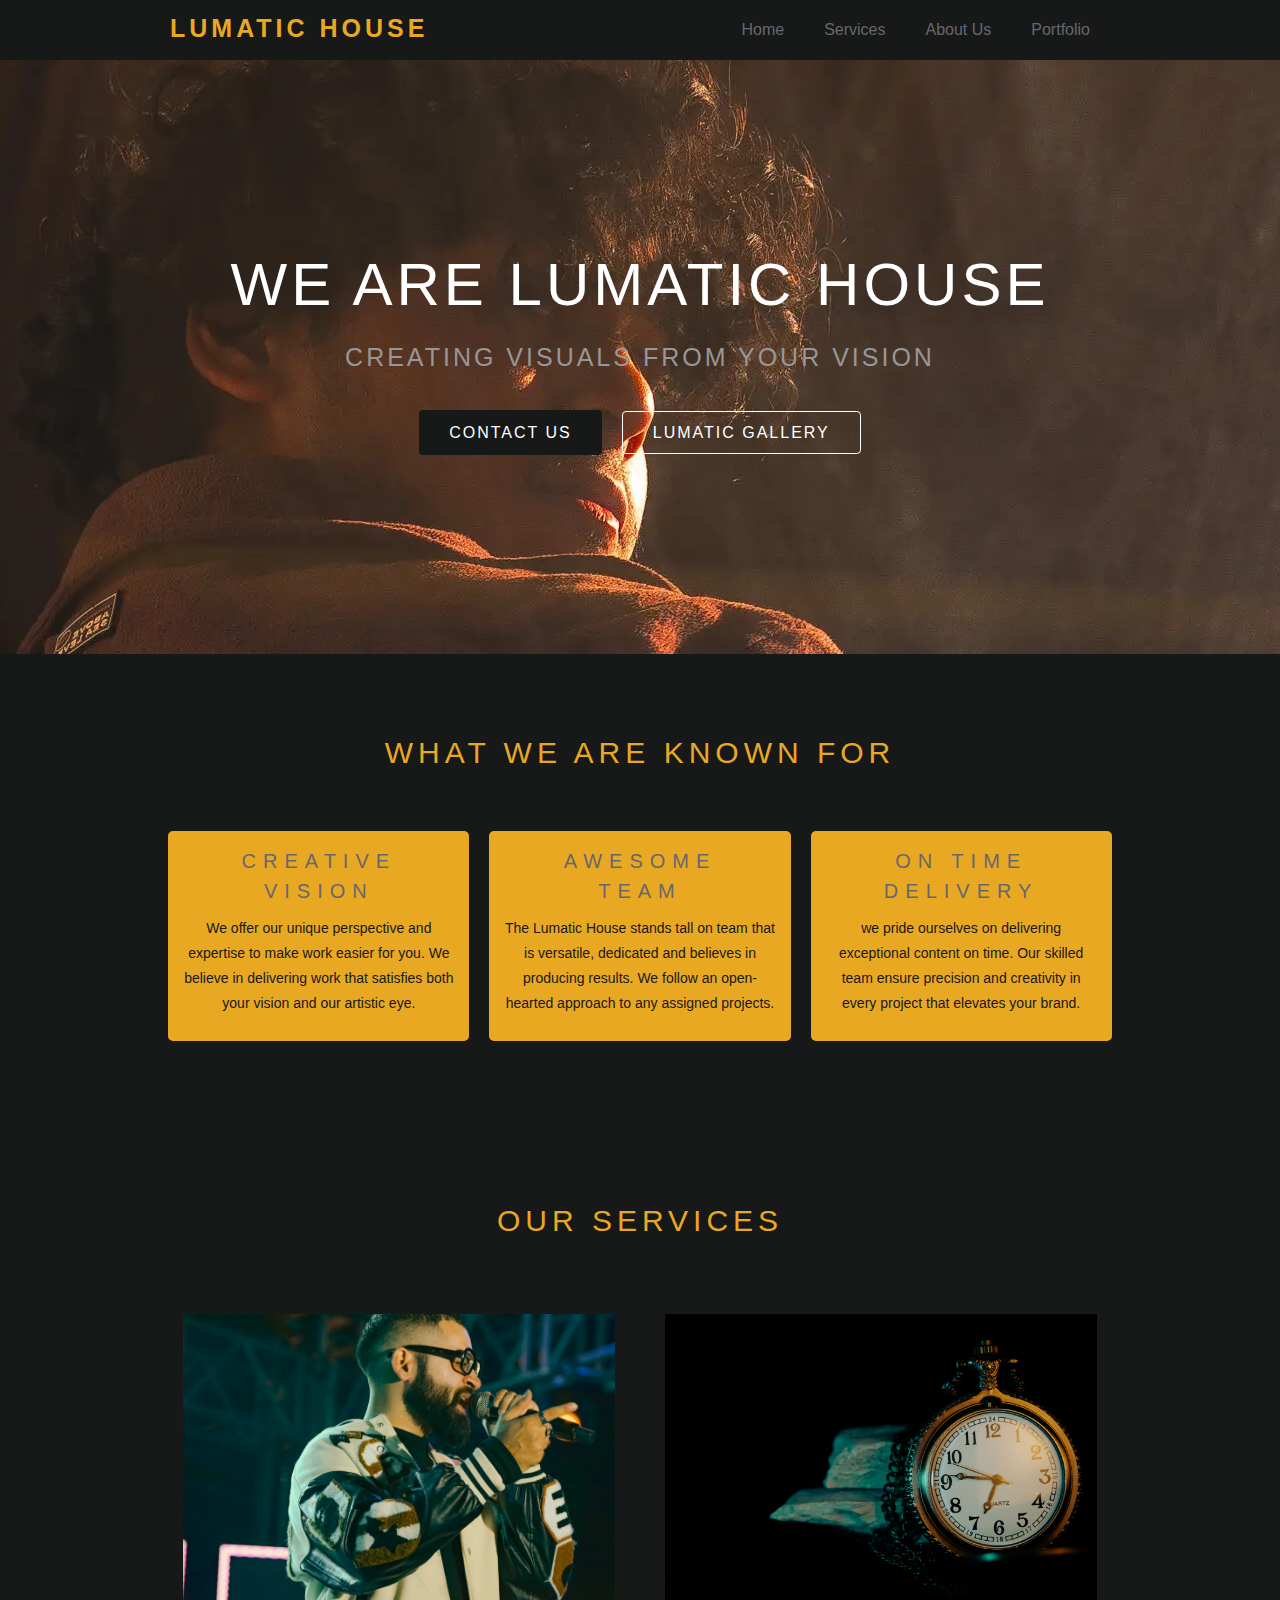
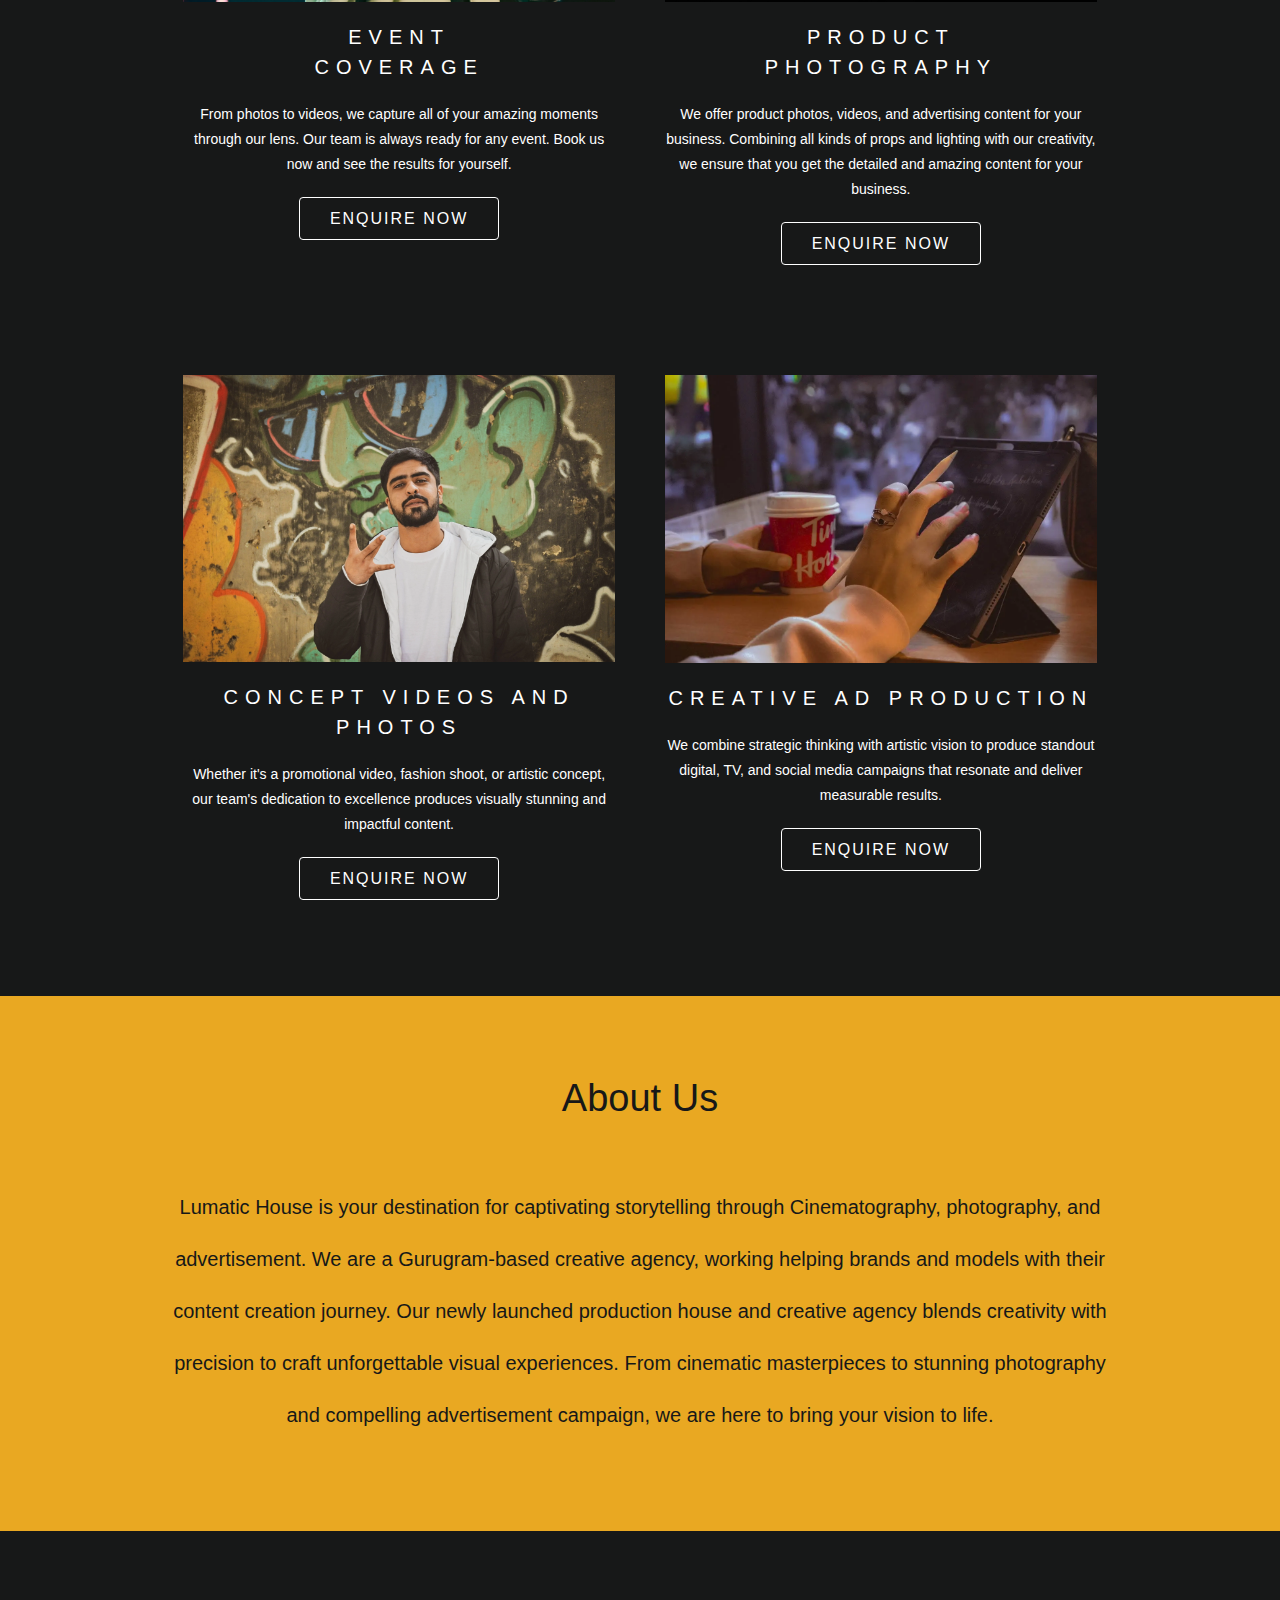
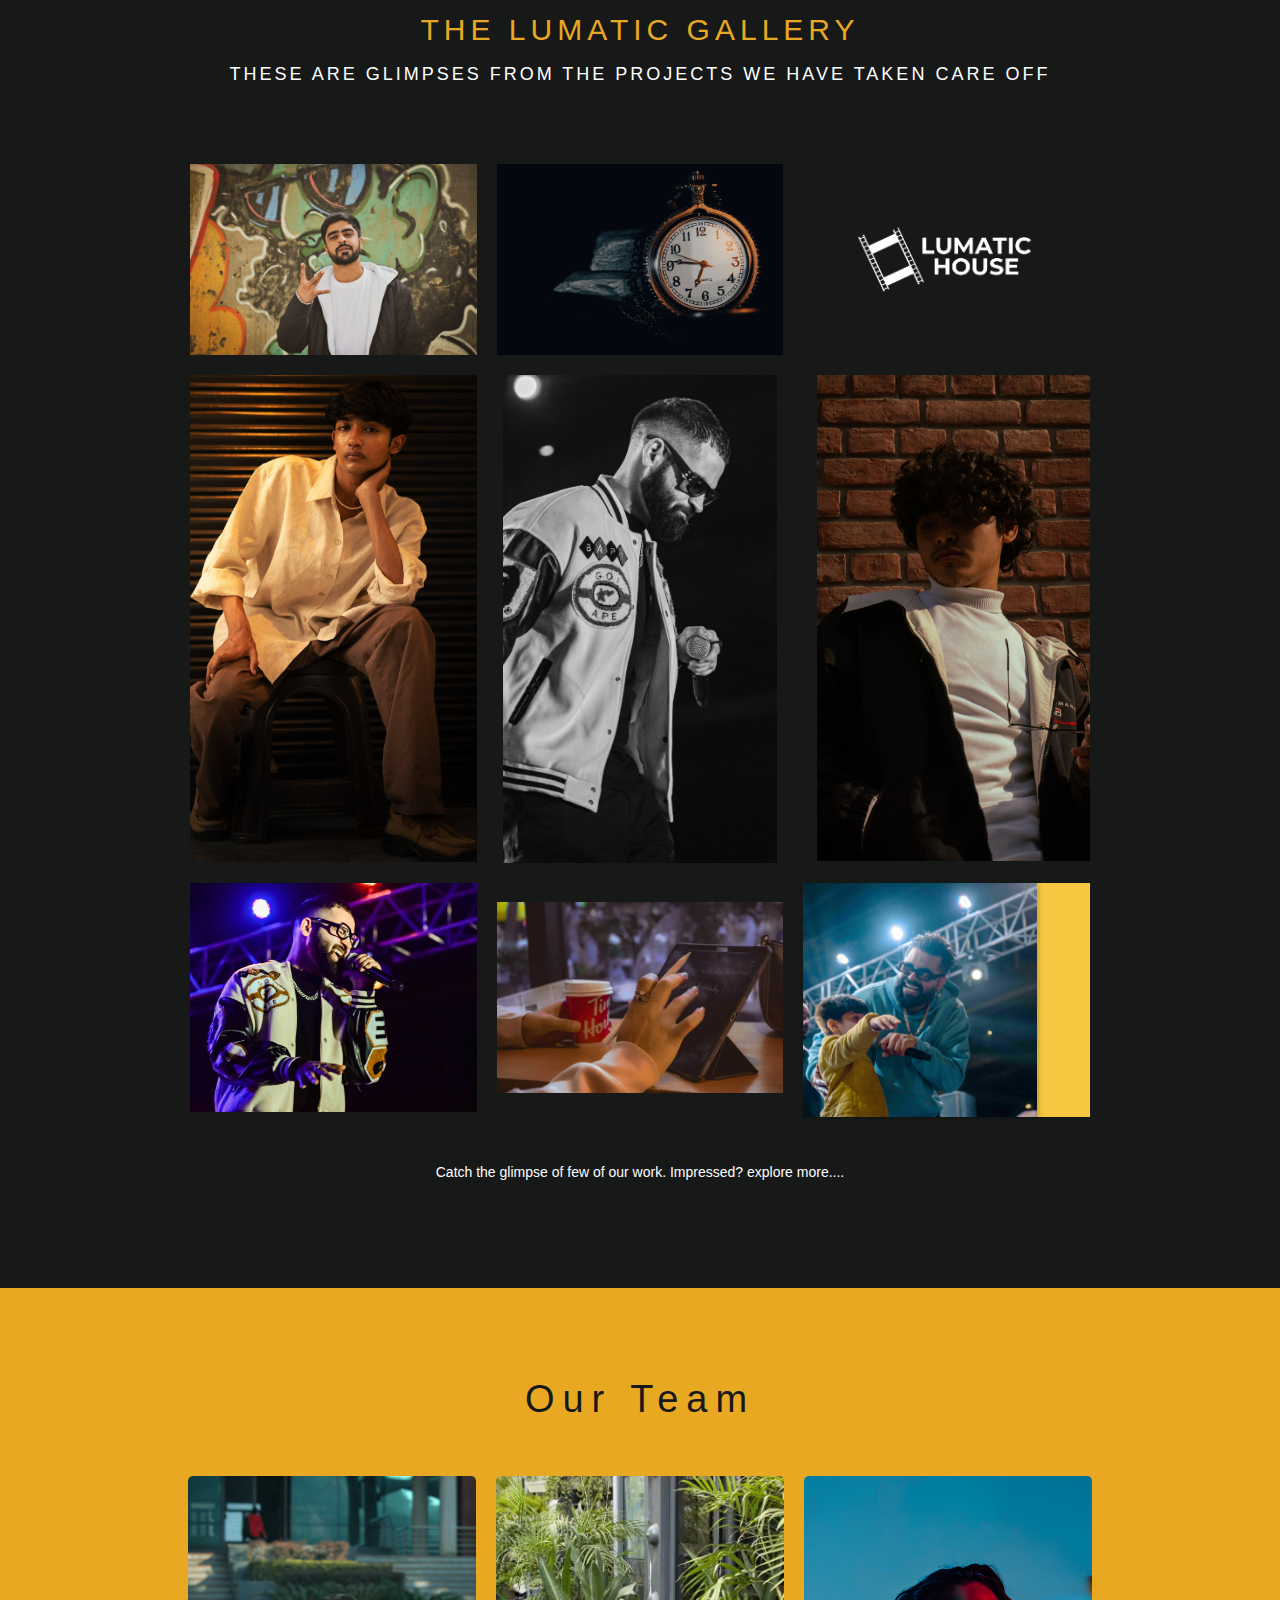
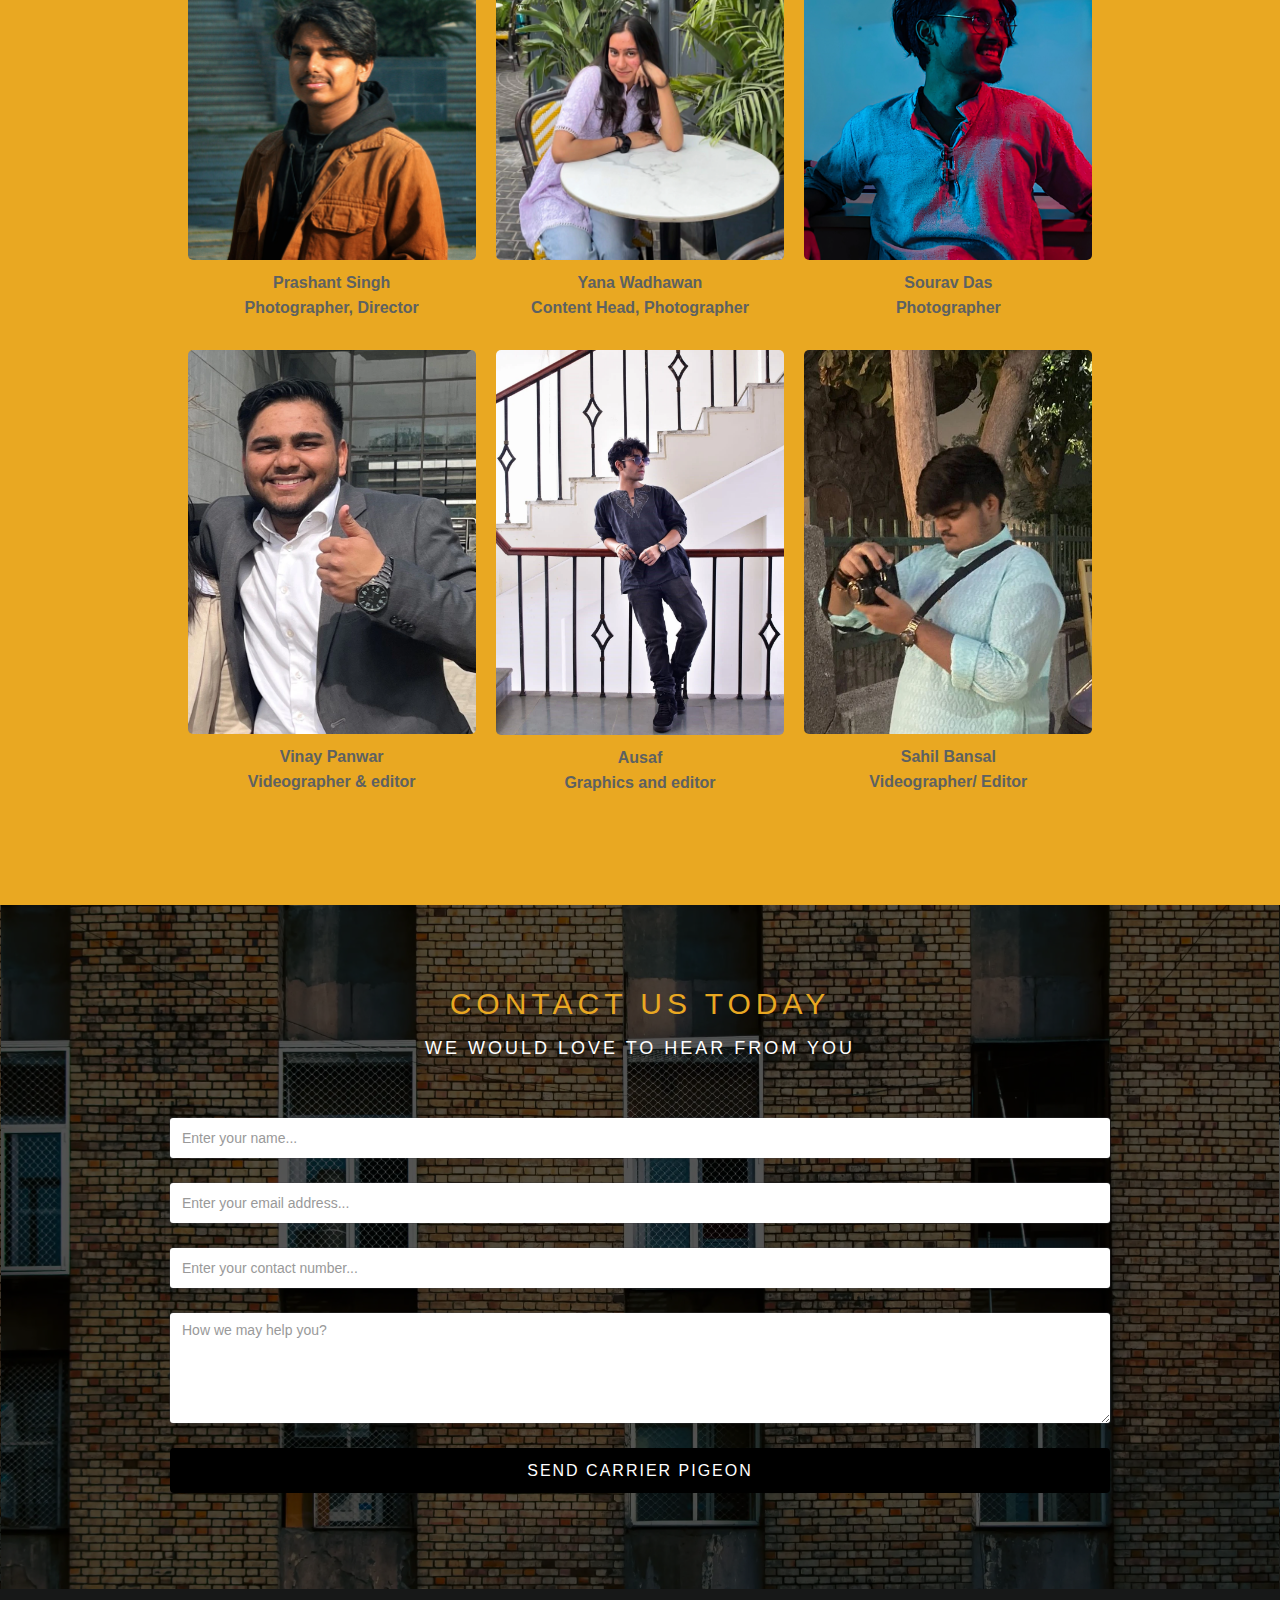
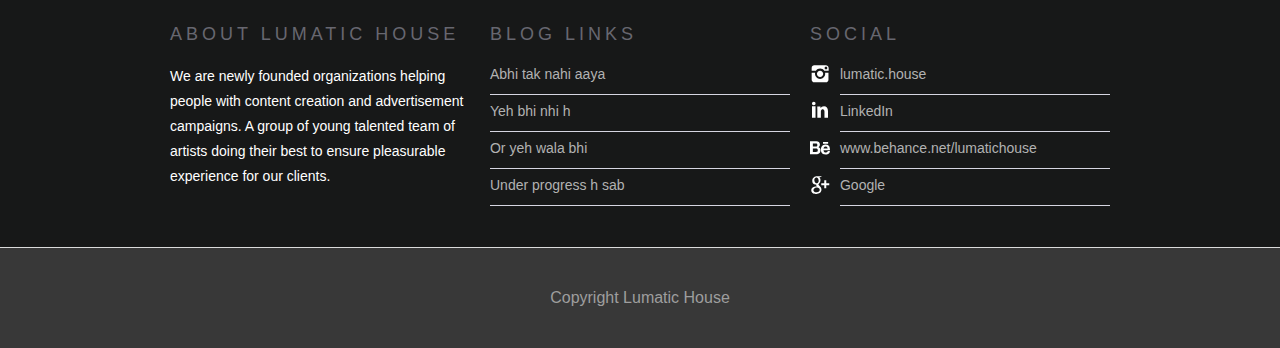
==== commit 1716f127: "Update index.html" ====
--- a/index.html
+++ b/index.html
@@ -321,7 +321,7 @@
                     </div>
                     <div class="footer-link-wrapper w-clearfix">
                         <img src="./assets/icons/linkedin.svg" width="20" alt="" class="info-icon" />
-                        <a href="#" class="footer-link with-icon">LinkedIn</a>
+                        <a href="https://www.linkedin.com/company/99413339/admin/dashboard/" target="_blank" class="footer-link with-icon">LinkedIn</a>
                     </div>
                     <div class="footer-link-wrapper w-clearfix">
                         <img src="./assets/icons/behance.svg" width="20" alt="" class="info-icon" />
